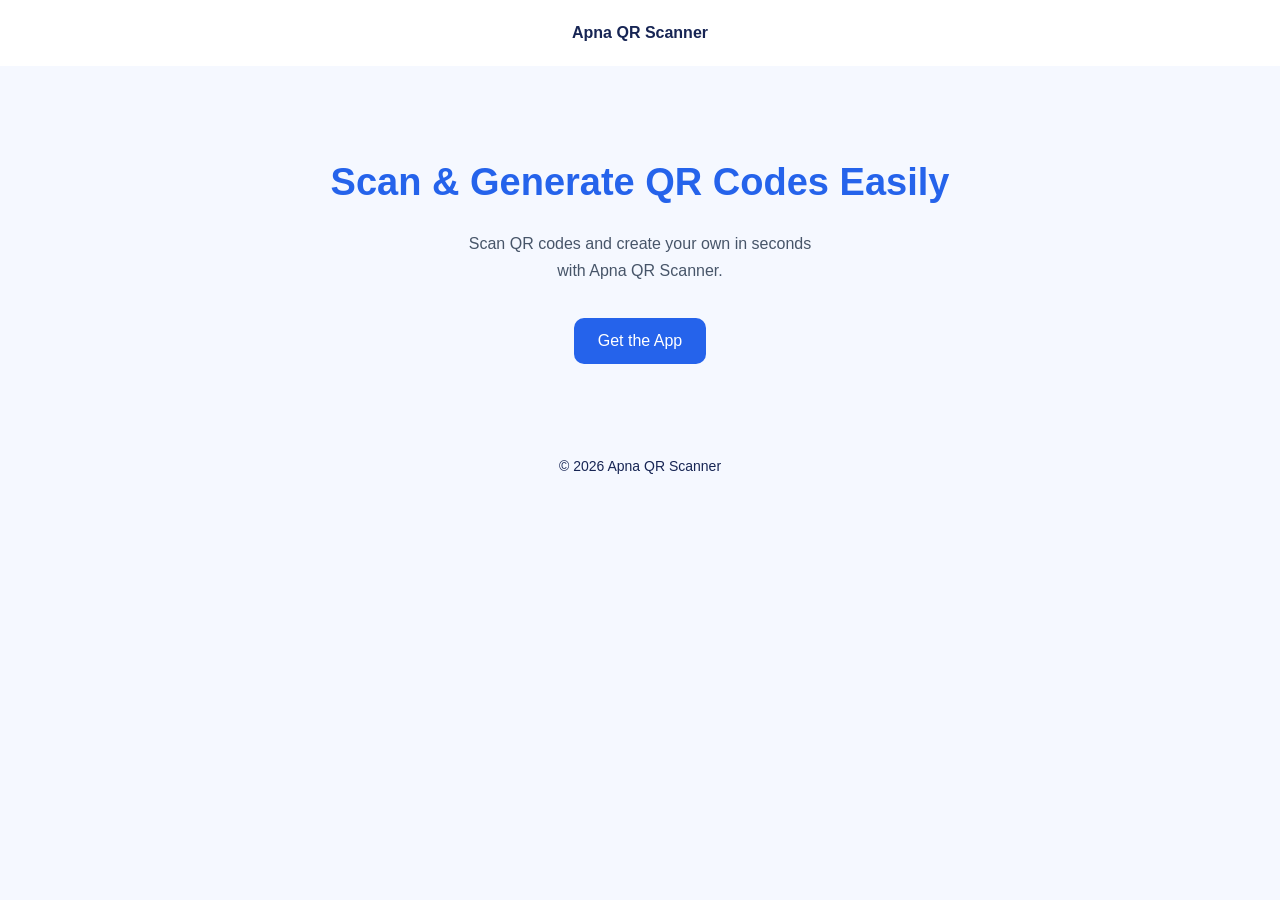
==== index.html @ cdc5d40a "Update app link in index.html" ====
<!DOCTYPE html>
<html lang="en">
<head>
  <meta charset="UTF-8">
  <meta name="viewport" content="width=device-width, initial-scale=1.0">
  <meta name="description" content="Apna QR Scanner - Scan and generate QR codes easily.">
  <title>Apna QR Scanner</title>
  <style>
    body {
      margin: 0;
      font-family: Arial, sans-serif;
      background: #f5f8ff;
      color: #172554;
      text-align: center;
    }
    header { padding: 24px; background: white; }
    main { padding: 70px 20px; }
    h1 { color: #2563eb; font-size: 38px; }
    p { line-height: 1.7; color: #475569; }
    .button {
      display: inline-block;
      margin-top: 18px;
      padding: 14px 24px;
      background: #2563eb;
      color: white;
      text-decoration: none;
      border-radius: 10px;
    }
    footer { padding: 24px; font-size: 14px; }
  </style>
</head>
<body>
  <header><strong>Apna QR Scanner</strong></header>
  <main>
    <h1>Scan & Generate QR Codes Easily</h1>
    <p>Scan QR codes and create your own in seconds<br>
       with Apna QR Scanner.</p>
    <a class="button" href="https://play.google.com/store/apps/details?id=com.app.apnaqrscanner">
      Get the App
    </a>
  </main>
  <footer>
    © 2026 Apna QR Scanner
  </footer>
</body>
</html>
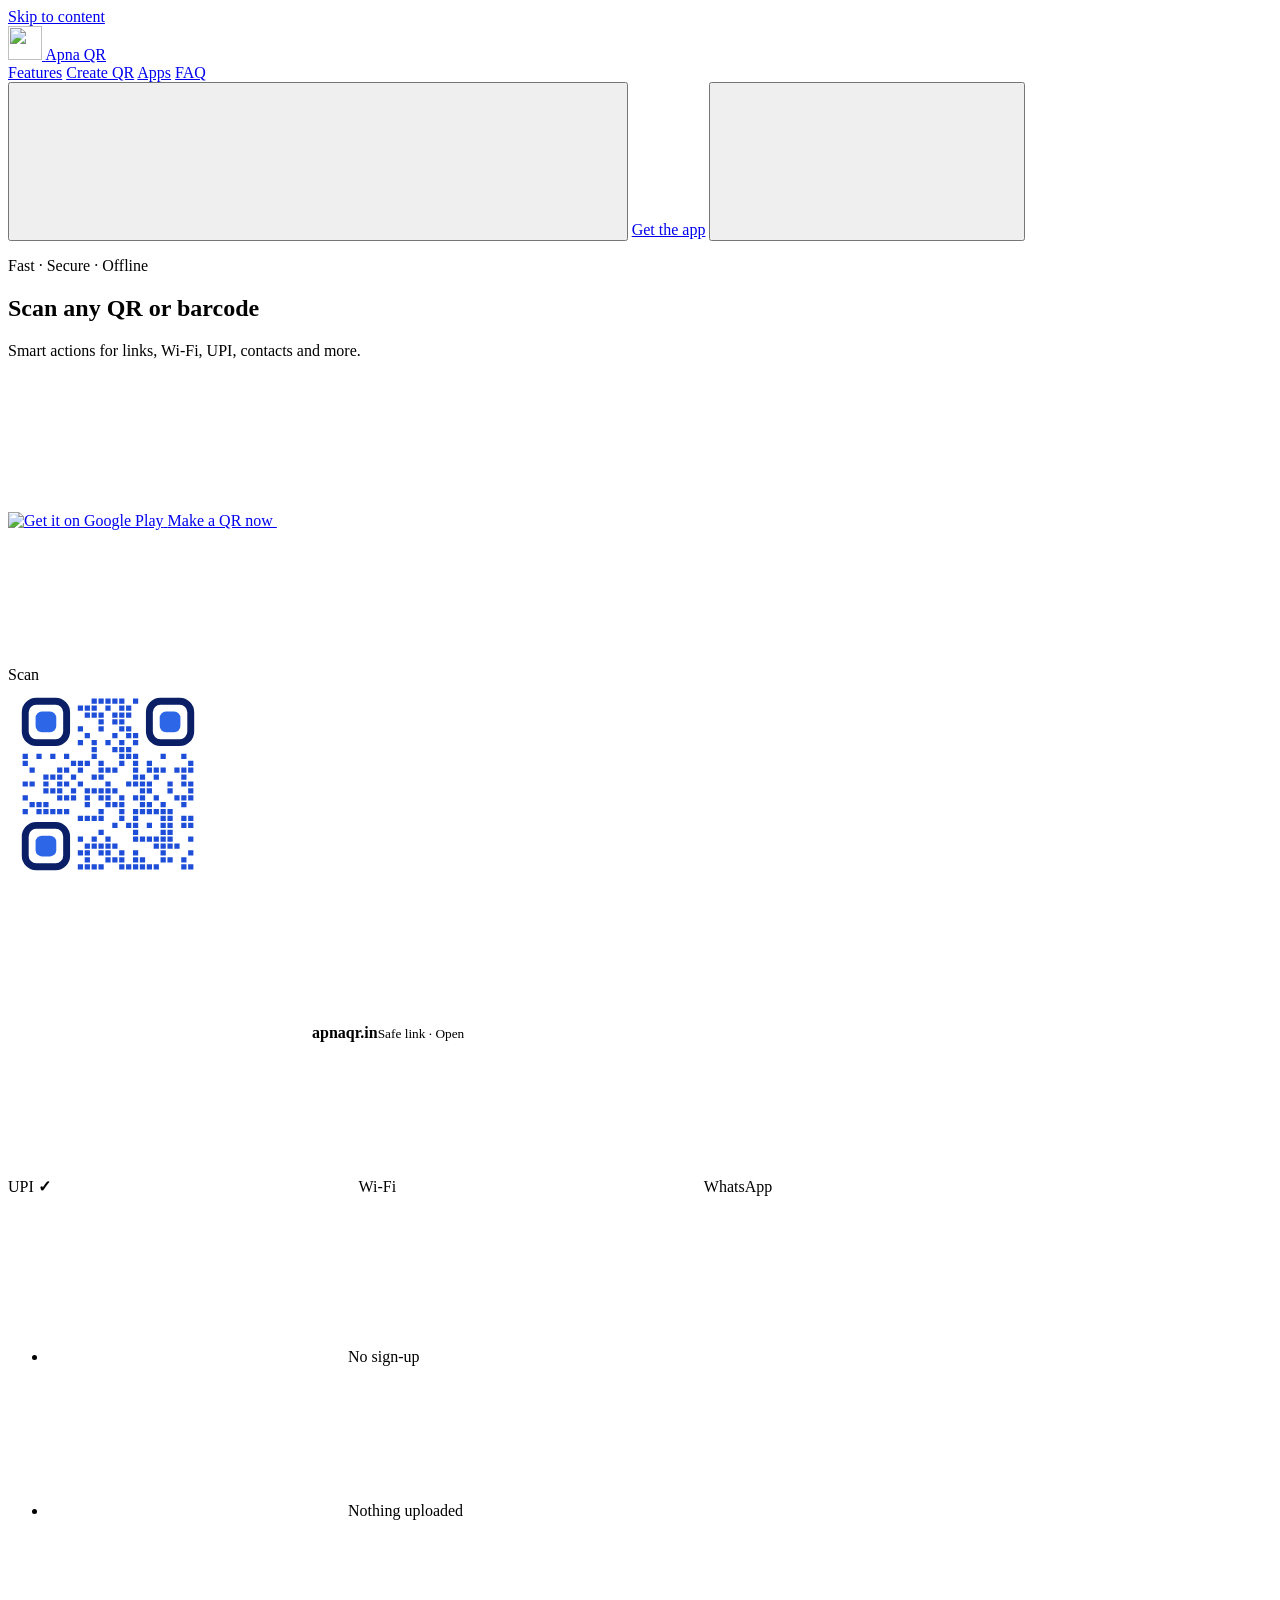
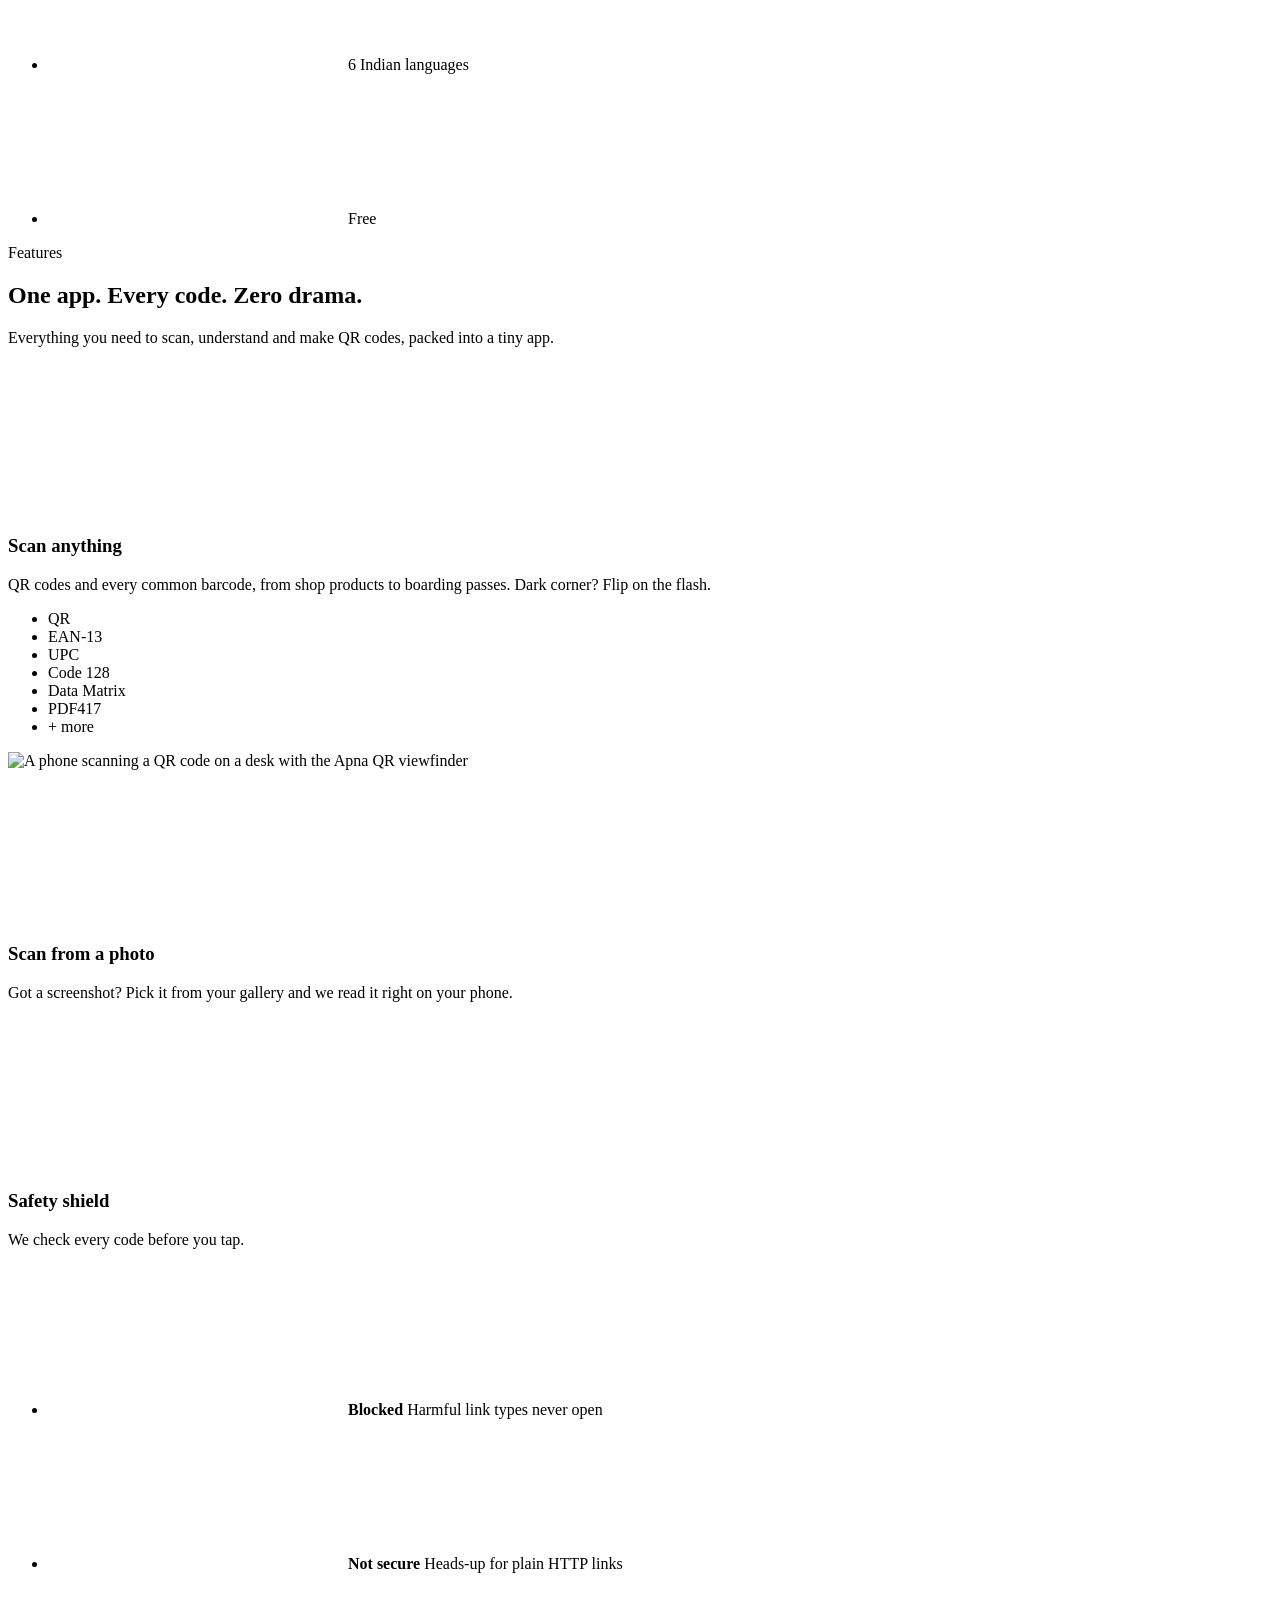
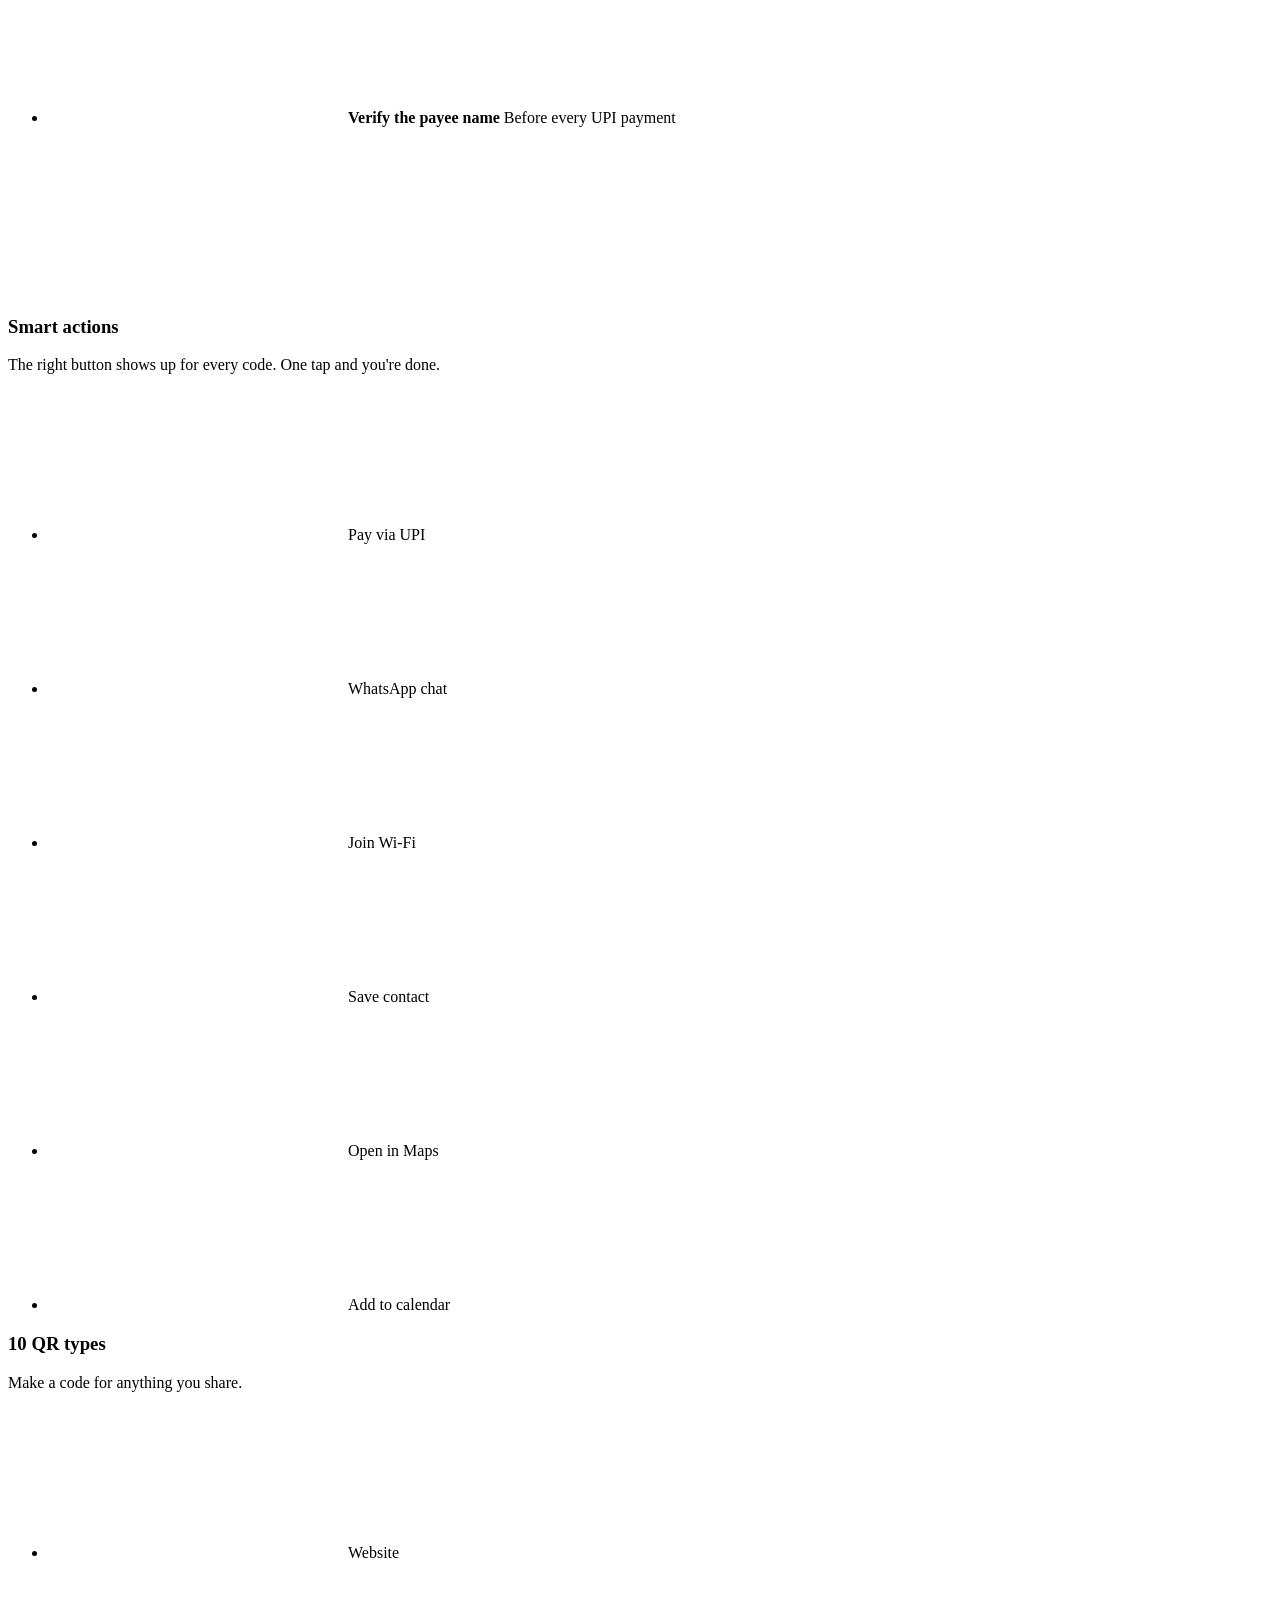
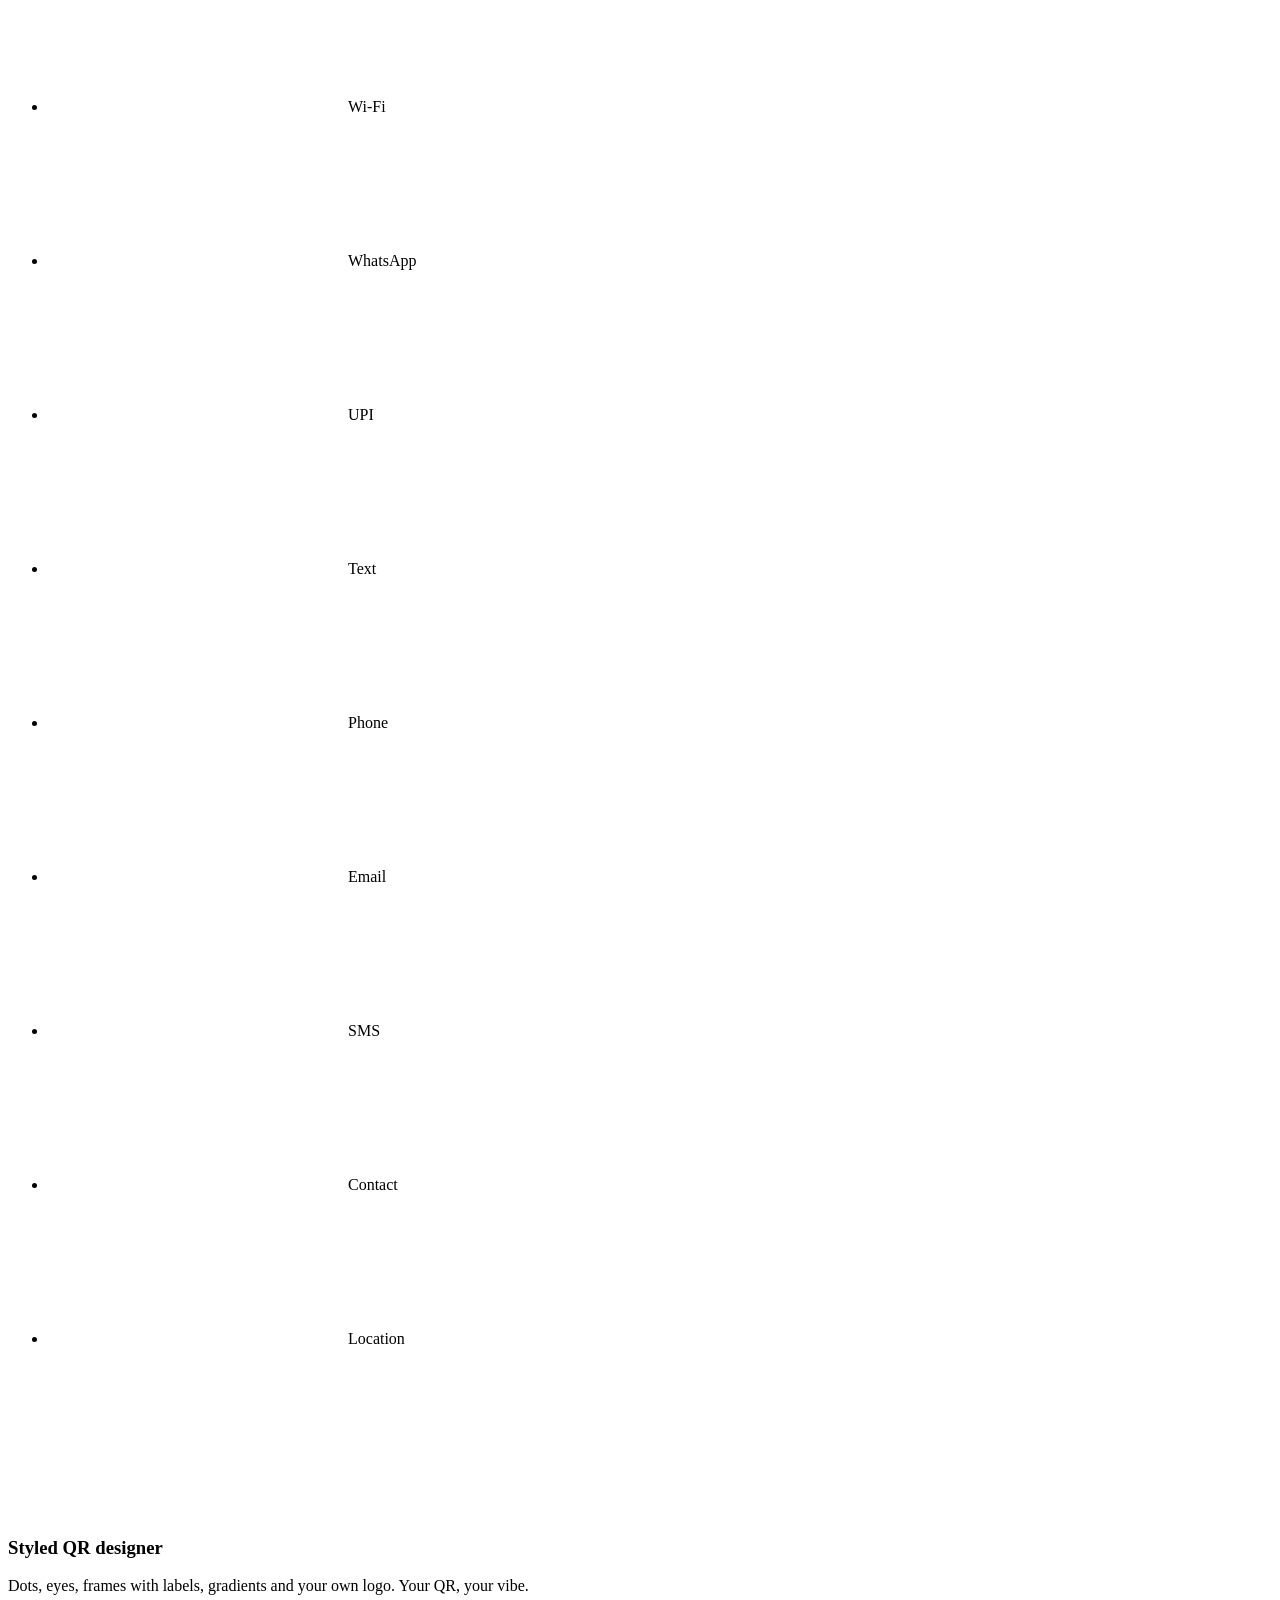
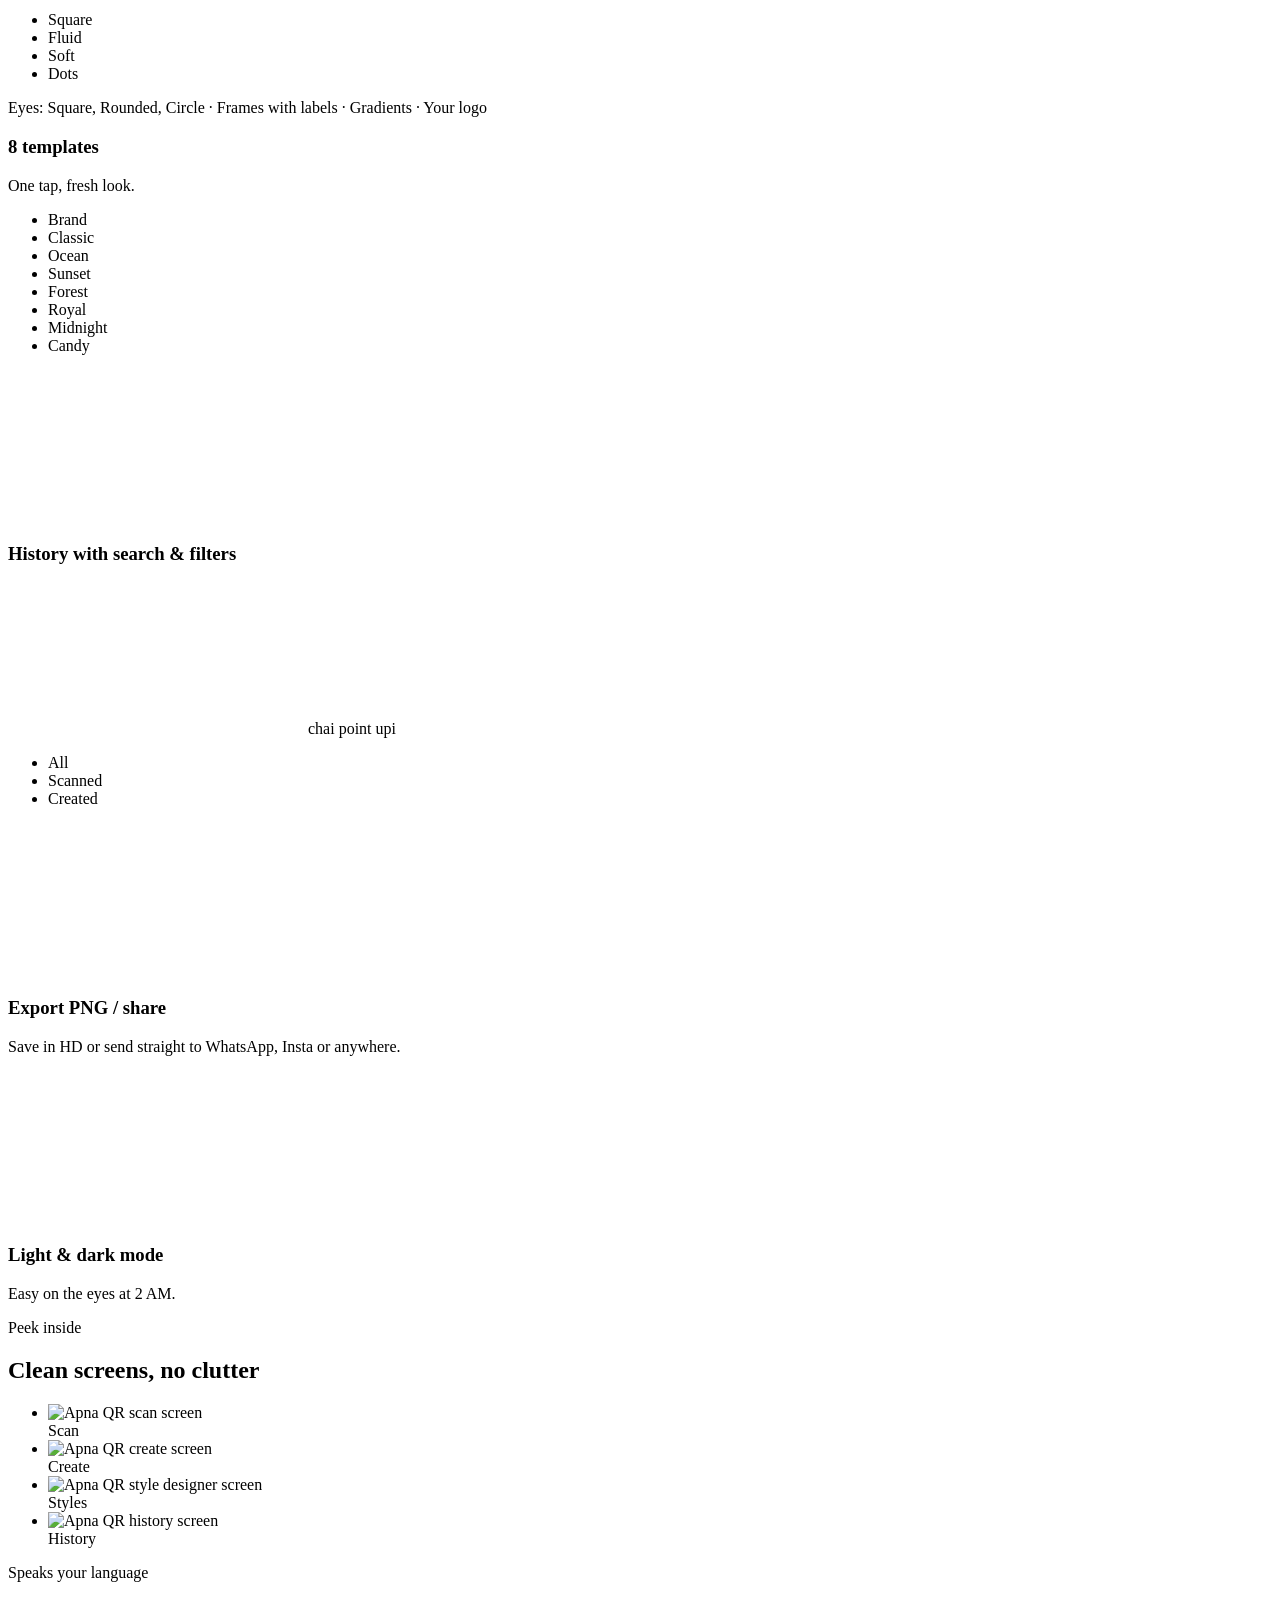
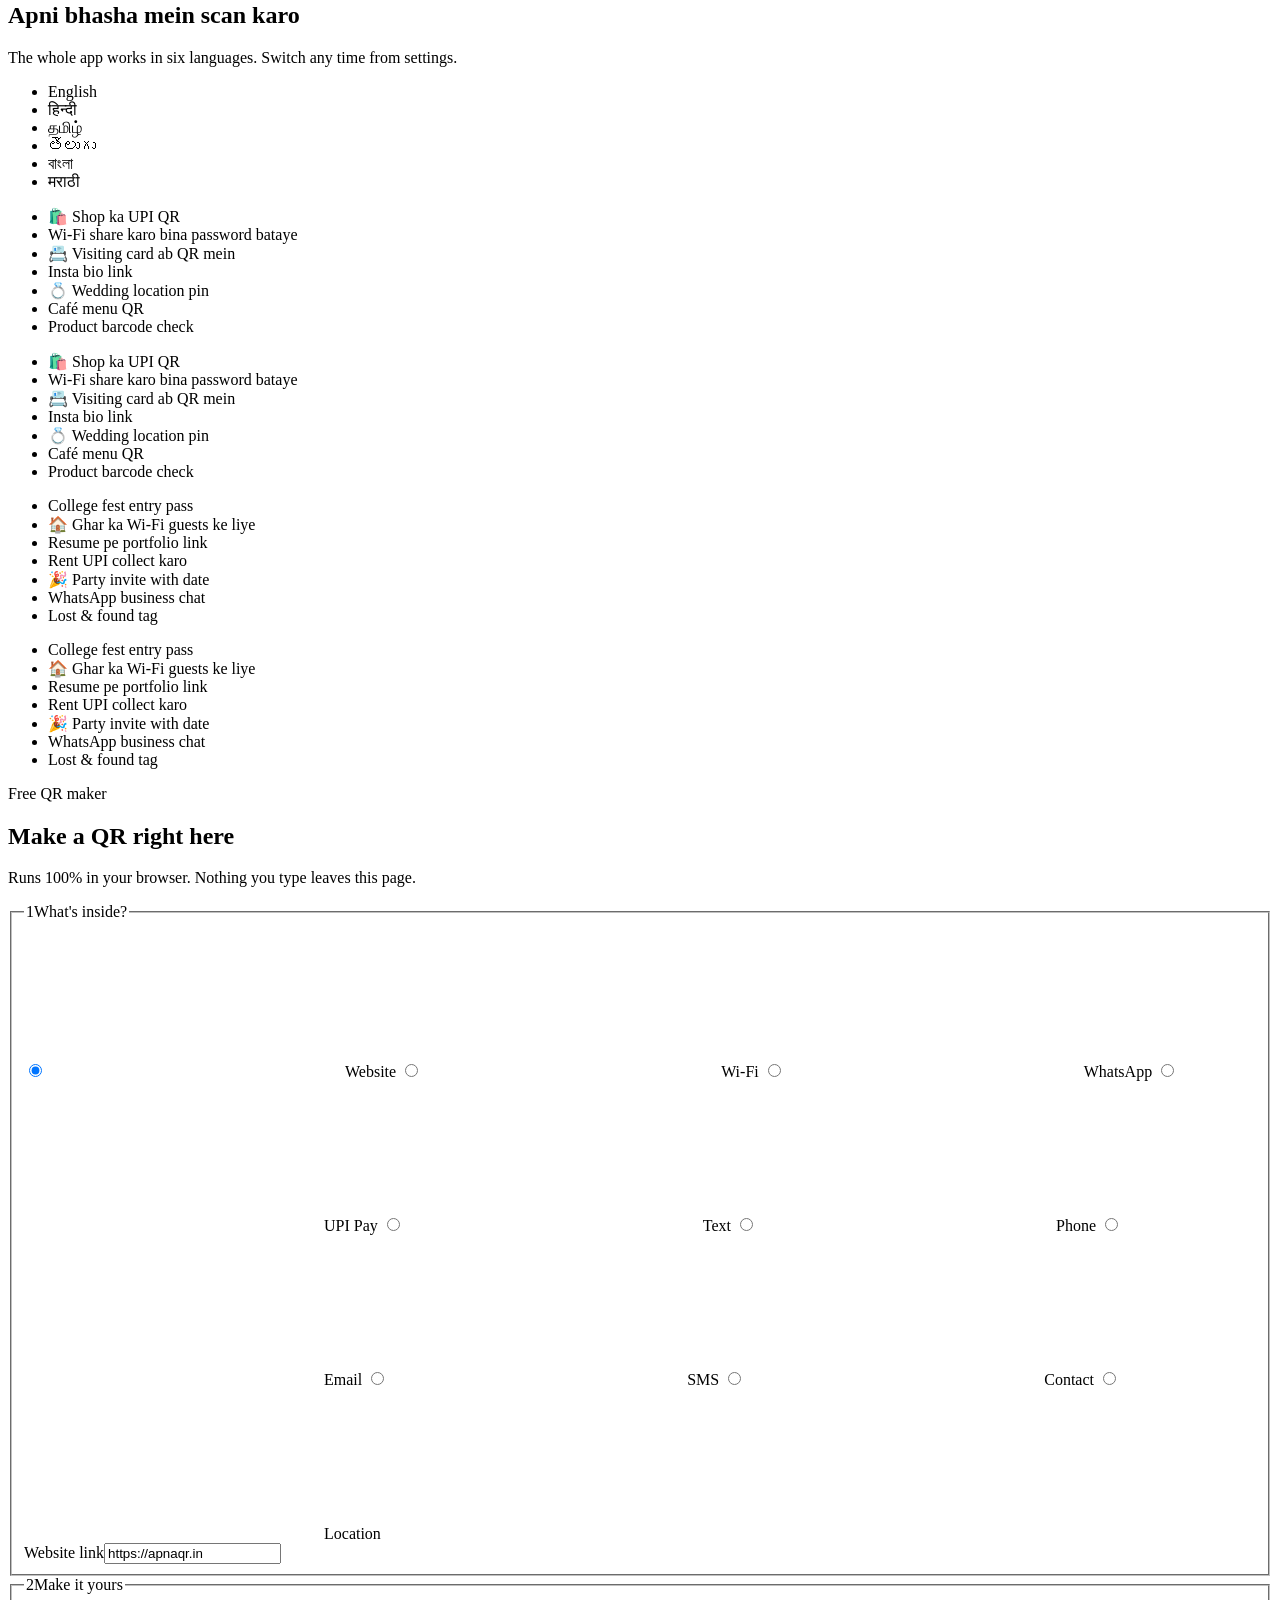
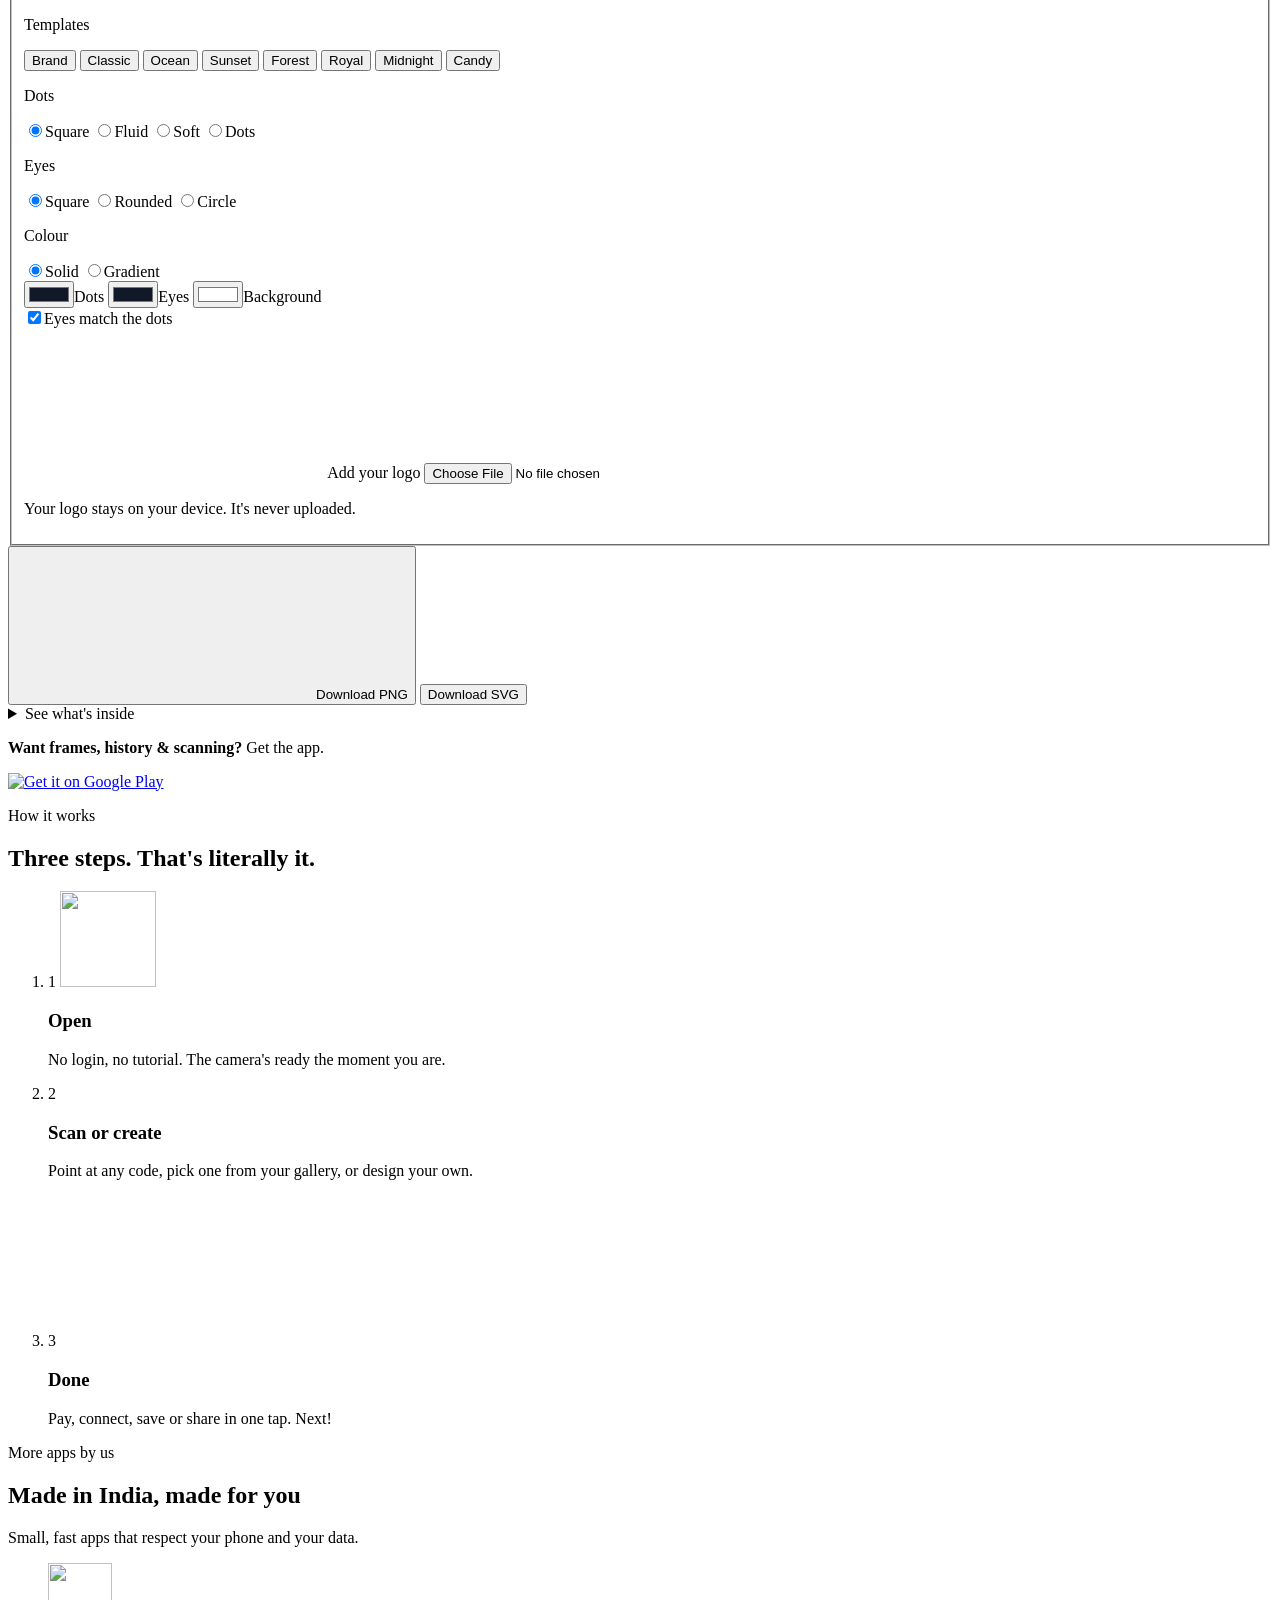
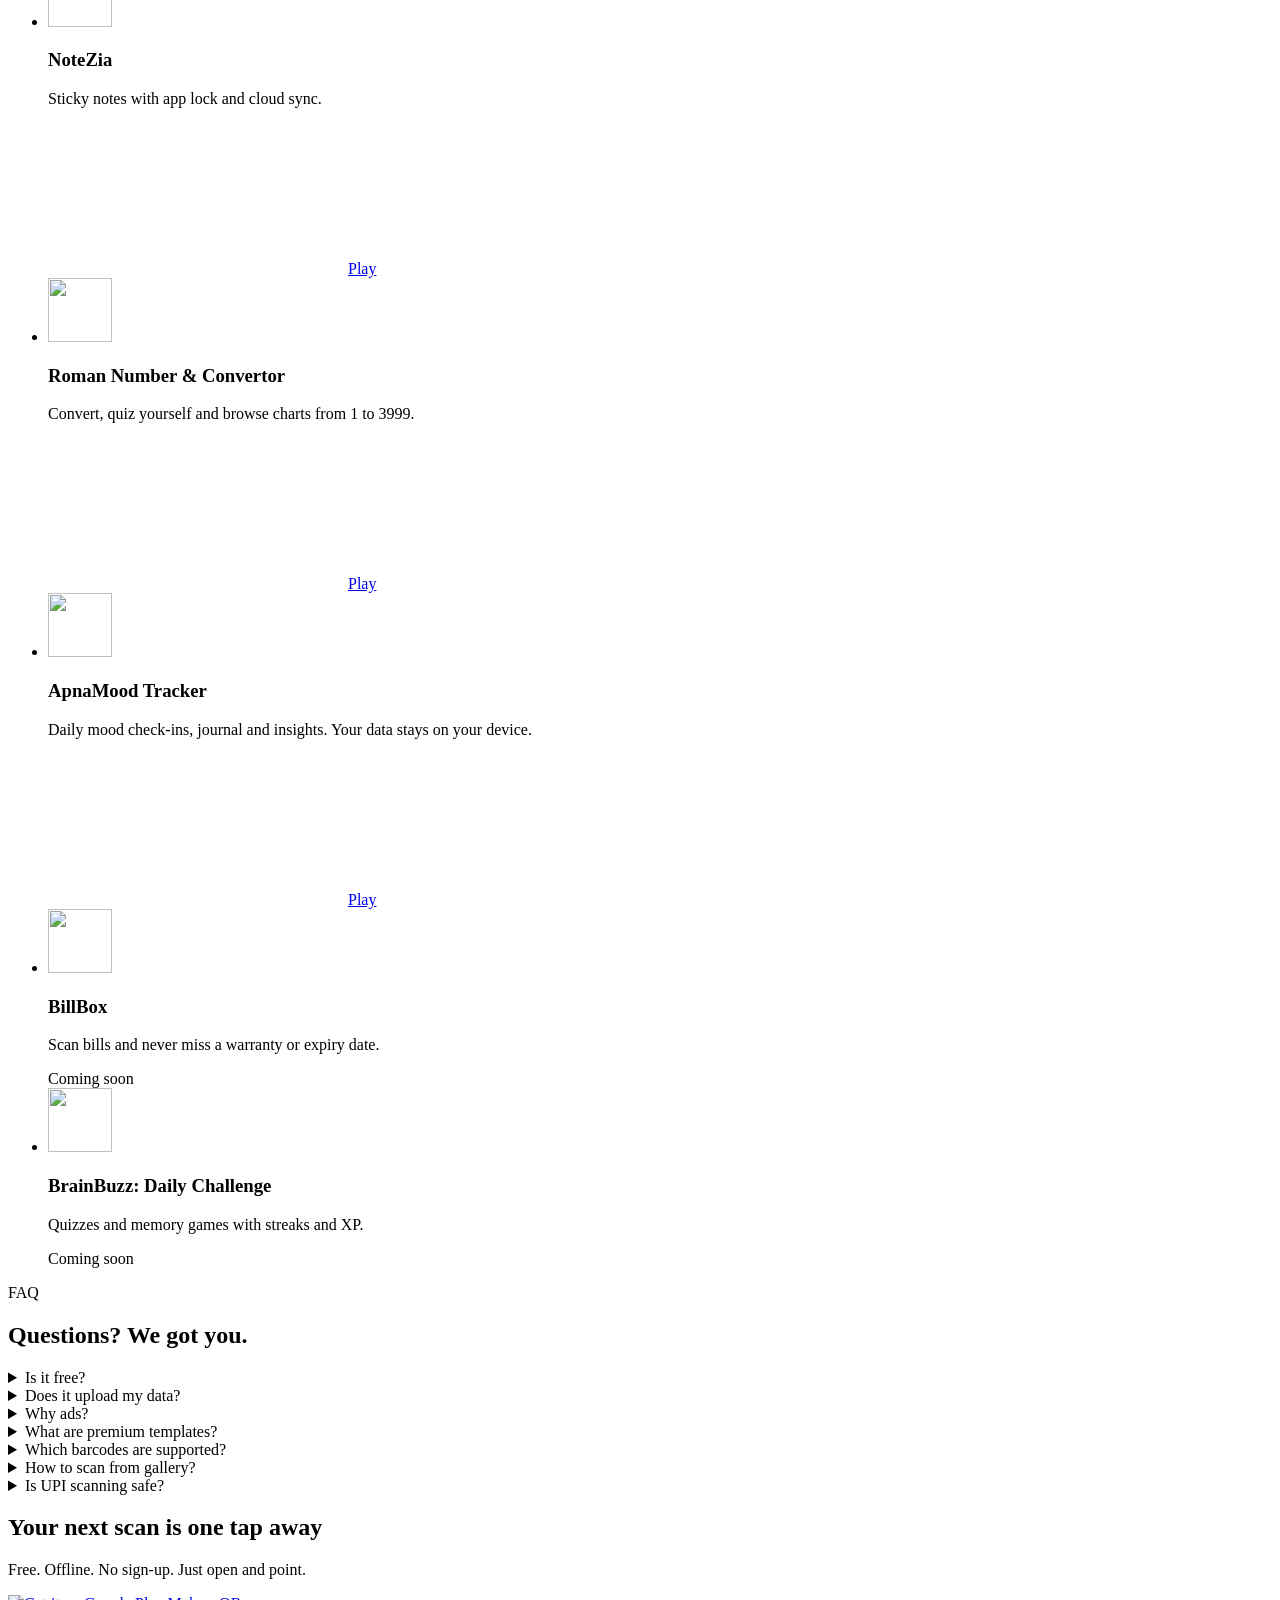
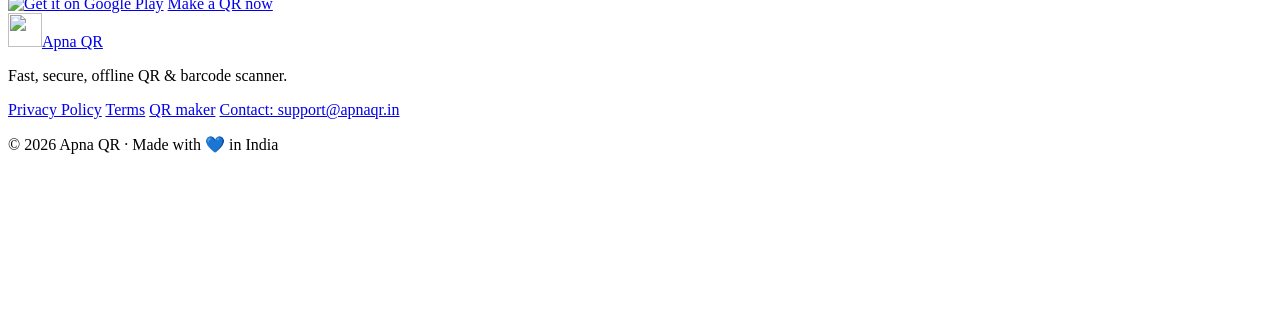
==== commit bdfe4489: "Add home page Co-Authored-By: Claude Opus 5.5 <noreply@anthropic.com>" ====
--- a/index.html
+++ b/index.html
@@ -1,47 +1,661 @@
-
-<!DOCTYPE html>
-<html lang="en">
+<!doctype html>
+<html lang="en-IN">
 <head>
-  <meta charset="UTF-8">
-  <meta name="viewport" content="width=device-width, initial-scale=1.0">
-  <meta name="description" content="Apna QR Scanner - Scan and generate QR codes easily.">
-  <title>Apna QR Scanner</title>
-  <style>
-    body {
-      margin: 0;
-      font-family: Arial, sans-serif;
-      background: #f5f8ff;
-      color: #172554;
-      text-align: center;
-    }
-    header { padding: 24px; background: white; }
-    main { padding: 70px 20px; }
-    h1 { color: #2563eb; font-size: 38px; }
-    p { line-height: 1.7; color: #475569; }
-    .button {
-      display: inline-block;
-      margin-top: 18px;
-      padding: 14px 24px;
-      background: #2563eb;
-      color: white;
-      text-decoration: none;
-      border-radius: 10px;
-    }
-    footer { padding: 24px; font-size: 14px; }
-  </style>
+<meta charset="utf-8">
+<meta name="viewport" content="width=device-width, initial-scale=1, viewport-fit=cover">
+<title>Apna QR – Free QR &amp; Barcode Scanner + QR Generator | apnaqr.in</title>
+<meta name="description" content="Apna QR is a fast, secure, offline QR and barcode scanner for Android with smart actions for UPI, Wi-Fi, WhatsApp and contacts, plus a free styled QR code generator that runs in your browser.">
+<link rel="canonical" href="https://apnaqr.in/">
+<link rel="alternate" href="android-app://com.app.apnaqrscanner/https/apnaqr.in/">
+<meta name="theme-color" content="#2D67E8">
+<meta name="color-scheme" content="light dark">
+<meta property="og:type" content="website">
+<meta property="og:site_name" content="Apna QR">
+<meta property="og:locale" content="en_IN">
+<meta property="og:url" content="https://apnaqr.in/">
+<meta property="og:title" content="Apna QR – Free QR & Barcode Scanner + QR Generator">
+<meta property="og:description" content="Scan any QR or barcode. Smart actions for links, Wi-Fi, UPI, contacts and more. Free, offline, no sign-up.">
+<meta property="og:image" content="https://apnaqr.in/assets/img/og-image.jpg">
+<meta property="og:image:width" content="1200">
+<meta property="og:image:height" content="630">
+<meta property="og:image:alt" content="Apna QR: Scan any QR or barcode">
+<meta name="twitter:card" content="summary_large_image">
+<meta name="twitter:title" content="Apna QR – Free QR & Barcode Scanner + QR Generator">
+<meta name="twitter:description" content="Scan any QR or barcode. Smart actions for links, Wi-Fi, UPI, contacts and more.">
+<meta name="twitter:image" content="https://apnaqr.in/assets/img/og-image.jpg">
+<link rel="icon" href="/favicon.ico" sizes="48x48">
+<link rel="apple-touch-icon" href="/assets/img/apple-touch-icon.png">
+<link rel="manifest" href="/manifest.webmanifest">
+<link rel="preconnect" href="https://fonts.googleapis.com">
+<link rel="preconnect" href="https://fonts.gstatic.com" crossorigin>
+<link rel="stylesheet" href="https://fonts.googleapis.com/css2?family=Inter:wght@400;500;600;700&amp;family=Poppins:wght@700;800&amp;display=swap" media="print" onload="this.media='all'">
+<noscript><link rel="stylesheet" href="https://fonts.googleapis.com/css2?family=Inter:wght@400;500;600;700&amp;family=Poppins:wght@700;800&amp;display=swap"></noscript>
+<link rel="stylesheet" href="/assets/css/styles.css">
+<script>(function(){var d=document.documentElement;d.className+=' js';try{var t=localStorage.getItem('apnaqr-theme');if(t==='light'||t==='dark')d.setAttribute('data-theme',t)}catch(e){}})();</script>
+<script src="/assets/js/main.js" defer></script>
+<script src="/assets/js/generator.js" defer></script>
+<script type="application/ld+json">
+{
+  "@context": "https://schema.org",
+  "@type": "SoftwareApplication",
+  "name": "Apna QR Scanner",
+  "alternateName": "Apna QR",
+  "url": "https://apnaqr.in/",
+  "image": "https://apnaqr.in/assets/img/icon-512.png",
+  "description": "Fast, secure, offline QR and barcode scanner with smart actions for UPI, Wi-Fi, WhatsApp, contacts and more, plus a styled QR code generator.",
+  "operatingSystem": "ANDROID",
+  "applicationCategory": "UtilitiesApplication",
+  "downloadUrl": "https://play.google.com/store/apps/details?id=com.app.apnaqrscanner",
+  "installUrl": "https://play.google.com/store/apps/details?id=com.app.apnaqrscanner",
+  "inLanguage": ["en", "hi", "ta", "te", "bn", "mr"],
+  "offers": { "@type": "Offer", "price": "0", "priceCurrency": "INR" }
+}
+</script>
+<script type="application/ld+json">
+{
+  "@context": "https://schema.org",
+  "@type": "FAQPage",
+  "mainEntity": [
+    { "@type": "Question", "name": "Is it free?", "acceptedAnswer": { "@type": "Answer", "text": "Yes. The scanner, smart actions, history and QR maker are free. There is no subscription and no sign-up." } },
+    { "@type": "Question", "name": "Does it upload my data?", "acceptedAnswer": { "@type": "Answer", "text": "No. Codes are read on your phone, and your scan and create history stays in a database on your device. We don't run a server that stores your codes." } },
+    { "@type": "Question", "name": "Why ads?", "acceptedAnswer": { "@type": "Answer", "text": "Ads keep Apna QR free. You see a small banner, and a short video only when you choose to unlock something. In the EEA and UK you are asked for consent before any personalised ads." } },
+    { "@type": "Question", "name": "What are premium templates?", "acceptedAnswer": { "@type": "Answer", "text": "A few QR style templates are premium. Watch one short video and they unlock for the rest of the session. No payment needed." } },
+    { "@type": "Question", "name": "Which barcodes are supported?", "acceptedAnswer": { "@type": "Answer", "text": "QR Code, Data Matrix, Aztec, PDF417, EAN-13, EAN-8, UPC-A, UPC-E, Code 128, Code 39, Code 93, Codabar and ITF." } },
+    { "@type": "Question", "name": "How to scan from gallery?", "acceptedAnswer": { "@type": "Answer", "text": "On the scan screen, tap the gallery button and pick a photo or screenshot. Apna QR reads the code on your phone; the image is never uploaded." } },
+    { "@type": "Question", "name": "Is UPI scanning safe?", "acceptedAnswer": { "@type": "Answer", "text": "Apna QR only reads the UPI code and opens the UPI app you pick. It never sees your PIN or touches your money. Always check the payee name in your UPI app before paying; Apna QR reminds you every time." } }
+  ]
+}
+</script>
 </head>
 <body>
-  <header><strong>Apna QR Scanner</strong></header>
-  <main>
-    <h1>Scan & Generate QR Codes Easily</h1>
-    <p>Scan QR codes and create your own in seconds<br>
-       with Apna QR Scanner.</p>
-    <a class="button" href="https://play.google.com/store/apps/details?id=com.app.apnaqrscanner">
-      Get the App
+<a class="skip-link" href="#main">Skip to content</a>
+
+<header class="nav" data-nav>
+  <div class="container nav__inner">
+    <a class="brand" href="/" aria-label="Apna QR home">
+      <img src="/assets/img/logo-mark.svg" width="34" height="34" alt="">
+      <span>Apna QR</span>
     </a>
-  </main>
-  <footer>
-    © 2026 Apna QR Scanner
-  </footer>
+    <nav class="nav__links" id="nav-links" aria-label="Primary">
+      <a href="#features">Features</a>
+      <a href="#create">Create QR</a>
+      <a href="#apps">Apps</a>
+      <a href="#faq">FAQ</a>
+    </nav>
+    <div class="nav__actions">
+      <button class="icon-btn" type="button" data-theme-toggle aria-label="Switch to dark mode">
+        <svg class="i i-theme-sun" aria-hidden="true"><use href="/assets/img/icons.svg#i-sun"/></svg>
+        <svg class="i i-theme-moon" aria-hidden="true"><use href="/assets/img/icons.svg#i-moon"/></svg>
+      </button>
+      <a class="btn btn--grad btn--sm magnetic" href="https://play.google.com/store/apps/details?id=com.app.apnaqrscanner" rel="noopener">Get the app</a>
+      <button class="icon-btn nav__menu" type="button" data-menu-toggle aria-expanded="false" aria-controls="nav-links" aria-label="Open menu">
+        <svg class="i" aria-hidden="true"><use href="/assets/img/icons.svg#i-menu"/></svg>
+      </button>
+    </div>
+  </div>
+</header>
+
+<main id="main">
+  <!-- Hero -->
+  <section class="hero-wrap" aria-labelledby="hero-title">
+    <div class="container">
+      <div class="hero grain" data-hero>
+        <div class="hero__cursor" aria-hidden="true"></div>
+        <div class="hero__copy">
+          <p class="eyebrow">Fast · Secure · Offline</p>
+          <h1 id="hero-title">Scan any <span class="grad-word">QR</span> or barcode</h1>
+          <p class="hero__sub">Smart actions for links, Wi-Fi, UPI, contacts and more.</p>
+          <div class="hero__ctas">
+            <a class="play-badge magnetic" href="https://play.google.com/store/apps/details?id=com.app.apnaqrscanner" rel="noopener">
+              <img src="/assets/img/google-play-badge.webp" width="188" height="56" alt="Get it on Google Play">
+            </a>
+            <a class="btn btn--glass magnetic" href="#create">Make a QR now
+              <svg class="i" aria-hidden="true"><use href="/assets/img/icons.svg#i-arrow"/></svg>
+            </a>
+          </div>
+        </div>
+
+        <div class="hero__visual" aria-hidden="true">
+          <div class="phone phone--hero">
+            <div class="phone__screen scan-ui">
+              <div class="scan-ui__bar">
+                <span>Scan</span>
+                <svg class="i"><use href="/assets/img/icons.svg#i-flash"/></svg>
+              </div>
+              <div class="viewfinder">
+                <span class="vf-corner vf-corner--tl"></span><span class="vf-corner vf-corner--tr"></span>
+                <span class="vf-corner vf-corner--bl"></span><span class="vf-corner vf-corner--br"></span>
+                <svg class="hero-qr" viewBox="-2 -2 29 29" width="200" height="200"><rect x="-2" y="-2" width="29" height="29" rx="3" fill="#fff"/><path fill="#1E4ED8" d="M10.12 0.12h.76v.76h-.76zM11.12 0.12h.76v.76h-.76zM12.12 0.12h.76v.76h-.76zM13.12 0.12h.76v.76h-.76zM14.12 0.12h.76v.76h-.76zM16.12 0.12h.76v.76h-.76zM8.12 1.12h.76v.76h-.76zM9.12 1.12h.76v.76h-.76zM10.12 1.12h.76v.76h-.76zM12.12 1.12h.76v.76h-.76zM14.12 1.12h.76v.76h-.76zM15.12 1.12h.76v.76h-.76zM9.12 2.12h.76v.76h-.76zM10.12 2.12h.76v.76h-.76zM11.12 2.12h.76v.76h-.76zM13.12 2.12h.76v.76h-.76zM14.12 2.12h.76v.76h-.76zM15.12 2.12h.76v.76h-.76zM11.12 3.12h.76v.76h-.76zM13.12 3.12h.76v.76h-.76zM14.12 3.12h.76v.76h-.76zM8.12 4.12h.76v.76h-.76zM11.12 4.12h.76v.76h-.76zM14.12 4.12h.76v.76h-.76zM15.12 4.12h.76v.76h-.76zM9.12 5.12h.76v.76h-.76zM13.12 5.12h.76v.76h-.76zM15.12 5.12h.76v.76h-.76zM16.12 5.12h.76v.76h-.76zM8.12 6.12h.76v.76h-.76zM10.12 6.12h.76v.76h-.76zM12.12 6.12h.76v.76h-.76zM14.12 6.12h.76v.76h-.76zM16.12 6.12h.76v.76h-.76zM10.12 7.12h.76v.76h-.76zM13.12 7.12h.76v.76h-.76zM14.12 7.12h.76v.76h-.76zM15.12 7.12h.76v.76h-.76zM0.12 8.12h.76v.76h-.76zM2.12 8.12h.76v.76h-.76zM4.12 8.12h.76v.76h-.76zM6.12 8.12h.76v.76h-.76zM10.12 8.12h.76v.76h-.76zM14.12 8.12h.76v.76h-.76zM15.12 8.12h.76v.76h-.76zM16.12 8.12h.76v.76h-.76zM20.12 8.12h.76v.76h-.76zM23.12 8.12h.76v.76h-.76zM0.12 9.12h.76v.76h-.76zM7.12 9.12h.76v.76h-.76zM8.12 9.12h.76v.76h-.76zM9.12 9.12h.76v.76h-.76zM11.12 9.12h.76v.76h-.76zM14.12 9.12h.76v.76h-.76zM16.12 9.12h.76v.76h-.76zM18.12 9.12h.76v.76h-.76zM24.12 9.12h.76v.76h-.76zM1.12 10.12h.76v.76h-.76zM5.12 10.12h.76v.76h-.76zM6.12 10.12h.76v.76h-.76zM8.12 10.12h.76v.76h-.76zM11.12 10.12h.76v.76h-.76zM12.12 10.12h.76v.76h-.76zM13.12 10.12h.76v.76h-.76zM16.12 10.12h.76v.76h-.76zM18.12 10.12h.76v.76h-.76zM19.12 10.12h.76v.76h-.76zM20.12 10.12h.76v.76h-.76zM22.12 10.12h.76v.76h-.76zM23.12 10.12h.76v.76h-.76zM24.12 10.12h.76v.76h-.76zM3.12 11.12h.76v.76h-.76zM4.12 11.12h.76v.76h-.76zM5.12 11.12h.76v.76h-.76zM7.12 11.12h.76v.76h-.76zM10.12 11.12h.76v.76h-.76zM11.12 11.12h.76v.76h-.76zM16.12 11.12h.76v.76h-.76zM17.12 11.12h.76v.76h-.76zM19.12 11.12h.76v.76h-.76zM23.12 11.12h.76v.76h-.76zM0.12 12.12h.76v.76h-.76zM1.12 12.12h.76v.76h-.76zM3.12 12.12h.76v.76h-.76zM5.12 12.12h.76v.76h-.76zM6.12 12.12h.76v.76h-.76zM8.12 12.12h.76v.76h-.76zM12.12 12.12h.76v.76h-.76zM15.12 12.12h.76v.76h-.76zM16.12 12.12h.76v.76h-.76zM17.12 12.12h.76v.76h-.76zM18.12 12.12h.76v.76h-.76zM21.12 12.12h.76v.76h-.76zM23.12 12.12h.76v.76h-.76zM24.12 12.12h.76v.76h-.76zM3.12 13.12h.76v.76h-.76zM4.12 13.12h.76v.76h-.76zM5.12 13.12h.76v.76h-.76zM7.12 13.12h.76v.76h-.76zM9.12 13.12h.76v.76h-.76zM10.12 13.12h.76v.76h-.76zM11.12 13.12h.76v.76h-.76zM12.12 13.12h.76v.76h-.76zM13.12 13.12h.76v.76h-.76zM17.12 13.12h.76v.76h-.76zM18.12 13.12h.76v.76h-.76zM21.12 13.12h.76v.76h-.76zM24.12 13.12h.76v.76h-.76zM0.12 14.12h.76v.76h-.76zM5.12 14.12h.76v.76h-.76zM6.12 14.12h.76v.76h-.76zM7.12 14.12h.76v.76h-.76zM9.12 14.12h.76v.76h-.76zM11.12 14.12h.76v.76h-.76zM12.12 14.12h.76v.76h-.76zM14.12 14.12h.76v.76h-.76zM16.12 14.12h.76v.76h-.76zM17.12 14.12h.76v.76h-.76zM19.12 14.12h.76v.76h-.76zM22.12 14.12h.76v.76h-.76zM23.12 14.12h.76v.76h-.76zM24.12 14.12h.76v.76h-.76zM1.12 15.12h.76v.76h-.76zM2.12 15.12h.76v.76h-.76zM3.12 15.12h.76v.76h-.76zM9.12 15.12h.76v.76h-.76zM12.12 15.12h.76v.76h-.76zM13.12 15.12h.76v.76h-.76zM14.12 15.12h.76v.76h-.76zM17.12 15.12h.76v.76h-.76zM18.12 15.12h.76v.76h-.76zM20.12 15.12h.76v.76h-.76zM23.12 15.12h.76v.76h-.76zM0.12 16.12h.76v.76h-.76zM2.12 16.12h.76v.76h-.76zM3.12 16.12h.76v.76h-.76zM4.12 16.12h.76v.76h-.76zM5.12 16.12h.76v.76h-.76zM6.12 16.12h.76v.76h-.76zM11.12 16.12h.76v.76h-.76zM14.12 16.12h.76v.76h-.76zM16.12 16.12h.76v.76h-.76zM17.12 16.12h.76v.76h-.76zM18.12 16.12h.76v.76h-.76zM19.12 16.12h.76v.76h-.76zM20.12 16.12h.76v.76h-.76zM21.12 16.12h.76v.76h-.76zM8.12 17.12h.76v.76h-.76zM9.12 17.12h.76v.76h-.76zM10.12 17.12h.76v.76h-.76zM11.12 17.12h.76v.76h-.76zM14.12 17.12h.76v.76h-.76zM16.12 17.12h.76v.76h-.76zM20.12 17.12h.76v.76h-.76zM21.12 17.12h.76v.76h-.76zM23.12 17.12h.76v.76h-.76zM24.12 17.12h.76v.76h-.76zM13.12 18.12h.76v.76h-.76zM15.12 18.12h.76v.76h-.76zM16.12 18.12h.76v.76h-.76zM18.12 18.12h.76v.76h-.76zM20.12 18.12h.76v.76h-.76zM21.12 18.12h.76v.76h-.76zM23.12 18.12h.76v.76h-.76zM24.12 18.12h.76v.76h-.76zM11.12 19.12h.76v.76h-.76zM16.12 19.12h.76v.76h-.76zM20.12 19.12h.76v.76h-.76zM21.12 19.12h.76v.76h-.76zM8.12 20.12h.76v.76h-.76zM10.12 20.12h.76v.76h-.76zM12.12 20.12h.76v.76h-.76zM16.12 20.12h.76v.76h-.76zM17.12 20.12h.76v.76h-.76zM18.12 20.12h.76v.76h-.76zM19.12 20.12h.76v.76h-.76zM20.12 20.12h.76v.76h-.76zM21.12 20.12h.76v.76h-.76zM24.12 20.12h.76v.76h-.76zM9.12 21.12h.76v.76h-.76zM10.12 21.12h.76v.76h-.76zM11.12 21.12h.76v.76h-.76zM12.12 21.12h.76v.76h-.76zM13.12 21.12h.76v.76h-.76zM19.12 21.12h.76v.76h-.76zM20.12 21.12h.76v.76h-.76zM21.12 21.12h.76v.76h-.76zM22.12 21.12h.76v.76h-.76zM8.12 22.12h.76v.76h-.76zM9.12 22.12h.76v.76h-.76zM11.12 22.12h.76v.76h-.76zM12.12 22.12h.76v.76h-.76zM14.12 22.12h.76v.76h-.76zM16.12 22.12h.76v.76h-.76zM20.12 22.12h.76v.76h-.76zM24.12 22.12h.76v.76h-.76zM9.12 23.12h.76v.76h-.76zM12.12 23.12h.76v.76h-.76zM13.12 23.12h.76v.76h-.76zM14.12 23.12h.76v.76h-.76zM16.12 23.12h.76v.76h-.76zM17.12 23.12h.76v.76h-.76zM20.12 23.12h.76v.76h-.76zM21.12 23.12h.76v.76h-.76zM23.12 23.12h.76v.76h-.76zM8.12 24.12h.76v.76h-.76zM9.12 24.12h.76v.76h-.76zM10.12 24.12h.76v.76h-.76zM11.12 24.12h.76v.76h-.76zM14.12 24.12h.76v.76h-.76zM15.12 24.12h.76v.76h-.76zM16.12 24.12h.76v.76h-.76zM17.12 24.12h.76v.76h-.76zM18.12 24.12h.76v.76h-.76zM19.12 24.12h.76v.76h-.76zM23.12 24.12h.76v.76h-.76zM24.12 24.12h.76v.76h-.76z"/><rect x="0.5" y="0.5" width="6" height="6" rx="1.6" fill="none" stroke="#0A1F66" stroke-width="1"/><rect x="2" y="2" width="3" height="3" rx=".9" fill="#2D67E8"/><rect x="18.5" y="0.5" width="6" height="6" rx="1.6" fill="none" stroke="#0A1F66" stroke-width="1"/><rect x="20" y="2" width="3" height="3" rx=".9" fill="#2D67E8"/><rect x="0.5" y="18.5" width="6" height="6" rx="1.6" fill="none" stroke="#0A1F66" stroke-width="1"/><rect x="2" y="20" width="3" height="3" rx=".9" fill="#2D67E8"/></svg>
+                <span class="scan-line"></span>
+              </div>
+              <div class="scan-ui__result">
+                <span class="chip-ic" style="--a: var(--c-url)"><svg class="i"><use href="/assets/img/icons.svg#i-link"/></svg></span>
+                <span class="scan-ui__result-text"><b>apnaqr.in</b><small>Safe link · Open</small></span>
+                <svg class="i scan-ui__ok"><use href="/assets/img/icons.svg#i-shield"/></svg>
+              </div>
+            </div>
+          </div>
+          <span class="sticker sticker--upi">UPI <b>✓</b></span>
+          <span class="sticker sticker--wifi"><svg class="i"><use href="/assets/img/icons.svg#i-wifi"/></svg> Wi-Fi</span>
+          <span class="sticker sticker--wa"><svg class="i"><use href="/assets/img/icons.svg#i-whatsapp"/></svg> WhatsApp</span>
+        </div>
+      </div>
+    </div>
+  </section>
+
+  <!-- Trust strip -->
+  <section class="trust" aria-label="Why people trust Apna QR">
+    <div class="container">
+      <ul class="trust__list">
+        <li><svg class="i" aria-hidden="true"><use href="/assets/img/icons.svg#i-user"/></svg>No sign-up</li>
+        <li><svg class="i" aria-hidden="true"><use href="/assets/img/icons.svg#i-cloud-off"/></svg>Nothing uploaded</li>
+        <li><svg class="i" aria-hidden="true"><use href="/assets/img/icons.svg#i-globe"/></svg>6 Indian languages</li>
+        <li><svg class="i" aria-hidden="true"><use href="/assets/img/icons.svg#i-sparkles"/></svg>Free</li>
+      </ul>
+    </div>
+  </section>
+
+  <!-- Features bento -->
+  <section class="section" id="features" aria-labelledby="features-title">
+    <div class="container">
+      <div class="section__head reveal">
+        <p class="kicker">Features</p>
+        <h2 id="features-title">One app. Every code. Zero drama.</h2>
+        <p class="section__sub">Everything you need to scan, understand and make QR codes, packed into a tiny app.</p>
+      </div>
+
+      <div class="bento">
+        <article class="tile tile--scan tile--xl reveal" data-tilt>
+          <div class="tile__body">
+            <span class="chip-ic" style="--a: var(--c-url)"><svg class="i" aria-hidden="true"><use href="/assets/img/icons.svg#i-scan"/></svg></span>
+            <h3>Scan anything</h3>
+            <p>QR codes and every common barcode, from shop products to boarding passes. Dark corner? Flip on the flash.</p>
+            <ul class="mini-chips" aria-label="Supported formats">
+              <li>QR</li><li>EAN-13</li><li>UPC</li><li>Code 128</li><li>Data Matrix</li><li>PDF417</li><li>+ more</li>
+            </ul>
+          </div>
+          <img class="tile__art" src="/assets/img/scanner-hero.webp" width="640" height="691" loading="lazy" decoding="async" alt="A phone scanning a QR code on a desk with the Apna QR viewfinder">
+        </article>
+
+        <article class="tile tile--photo reveal" data-tilt>
+          <span class="chip-ic" style="--a: var(--c-wifi)"><svg class="i" aria-hidden="true"><use href="/assets/img/icons.svg#i-image"/></svg></span>
+          <h3>Scan from a photo</h3>
+          <p>Got a screenshot? Pick it from your gallery and we read it right on your phone.</p>
+          <div class="lottie-box lottie-box--bar" data-lottie="/assets/lottie/scanning-anim.json" aria-hidden="true"></div>
+        </article>
+
+        <article class="tile tile--safety tile--tall reveal" data-tilt>
+          <span class="chip-ic" style="--a: var(--tertiary)"><svg class="i" aria-hidden="true"><use href="/assets/img/icons.svg#i-shield"/></svg></span>
+          <h3>Safety shield</h3>
+          <p>We check every code before you tap.</p>
+          <ul class="alerts">
+            <li class="alert alert--block"><svg class="i" aria-hidden="true"><use href="/assets/img/icons.svg#i-x"/></svg><span><b>Blocked</b> Harmful link types never open</span></li>
+            <li class="alert alert--warn"><svg class="i" aria-hidden="true"><use href="/assets/img/icons.svg#i-alert"/></svg><span><b>Not secure</b> Heads-up for plain HTTP links</span></li>
+            <li class="alert alert--ok"><svg class="i" aria-hidden="true"><use href="/assets/img/icons.svg#i-upi"/></svg><span><b>Verify the payee name</b> Before every UPI payment</span></li>
+          </ul>
+        </article>
+
+        <article class="tile tile--actions tile--wide reveal" data-tilt>
+          <span class="chip-ic" style="--a: var(--c-upi)"><svg class="i" aria-hidden="true"><use href="/assets/img/icons.svg#i-sparkles"/></svg></span>
+          <h3>Smart actions</h3>
+          <p>The right button shows up for every code. One tap and you're done.</p>
+          <ul class="action-chips">
+            <li style="--a: var(--c-upi)"><span class="chip-ic chip-ic--sm"><svg class="i" aria-hidden="true"><use href="/assets/img/icons.svg#i-upi"/></svg></span>Pay via UPI</li>
+            <li style="--a: var(--c-whatsapp)"><span class="chip-ic chip-ic--sm"><svg class="i" aria-hidden="true"><use href="/assets/img/icons.svg#i-whatsapp"/></svg></span>WhatsApp chat</li>
+            <li style="--a: var(--c-wifi)"><span class="chip-ic chip-ic--sm"><svg class="i" aria-hidden="true"><use href="/assets/img/icons.svg#i-wifi"/></svg></span>Join Wi-Fi</li>
+            <li style="--a: var(--c-contact)"><span class="chip-ic chip-ic--sm"><svg class="i" aria-hidden="true"><use href="/assets/img/icons.svg#i-user"/></svg></span>Save contact</li>
+            <li style="--a: var(--c-location)"><span class="chip-ic chip-ic--sm"><svg class="i" aria-hidden="true"><use href="/assets/img/icons.svg#i-pin"/></svg></span>Open in Maps</li>
+            <li style="--a: var(--c-event)"><span class="chip-ic chip-ic--sm"><svg class="i" aria-hidden="true"><use href="/assets/img/icons.svg#i-calendar"/></svg></span>Add to calendar</li>
+          </ul>
+        </article>
+
+        <article class="tile tile--types reveal" data-tilt>
+          <h3><span class="big-num">10</span> QR types</h3>
+          <p>Make a code for anything you share.</p>
+          <ul class="type-dots" aria-label="QR types">
+            <li style="--a: var(--c-url)" title="Website"><svg class="i" aria-hidden="true"><use href="/assets/img/icons.svg#i-link"/></svg><span class="sr-only">Website</span></li>
+            <li style="--a: var(--c-wifi)" title="Wi-Fi"><svg class="i" aria-hidden="true"><use href="/assets/img/icons.svg#i-wifi"/></svg><span class="sr-only">Wi-Fi</span></li>
+            <li style="--a: var(--c-whatsapp)" title="WhatsApp"><svg class="i" aria-hidden="true"><use href="/assets/img/icons.svg#i-whatsapp"/></svg><span class="sr-only">WhatsApp</span></li>
+            <li style="--a: var(--c-upi)" title="UPI"><svg class="i" aria-hidden="true"><use href="/assets/img/icons.svg#i-upi"/></svg><span class="sr-only">UPI</span></li>
+            <li style="--a: var(--c-text)" title="Text"><svg class="i" aria-hidden="true"><use href="/assets/img/icons.svg#i-text"/></svg><span class="sr-only">Text</span></li>
+            <li style="--a: var(--c-phone)" title="Phone"><svg class="i" aria-hidden="true"><use href="/assets/img/icons.svg#i-phone"/></svg><span class="sr-only">Phone</span></li>
+            <li style="--a: var(--c-email)" title="Email"><svg class="i" aria-hidden="true"><use href="/assets/img/icons.svg#i-mail"/></svg><span class="sr-only">Email</span></li>
+            <li style="--a: var(--c-sms)" title="SMS"><svg class="i" aria-hidden="true"><use href="/assets/img/icons.svg#i-sms"/></svg><span class="sr-only">SMS</span></li>
+            <li style="--a: var(--c-contact)" title="Contact"><svg class="i" aria-hidden="true"><use href="/assets/img/icons.svg#i-user"/></svg><span class="sr-only">Contact</span></li>
+            <li style="--a: var(--c-location)" title="Location"><svg class="i" aria-hidden="true"><use href="/assets/img/icons.svg#i-pin"/></svg><span class="sr-only">Location</span></li>
+          </ul>
+        </article>
+
+        <article class="tile tile--designer tile--wide reveal" data-tilt>
+          <span class="chip-ic" style="--a: var(--c-deeplink)"><svg class="i" aria-hidden="true"><use href="/assets/img/icons.svg#i-palette"/></svg></span>
+          <h3>Styled QR designer</h3>
+          <p>Dots, eyes, frames with labels, gradients and your own logo. Your QR, your vibe.</p>
+          <ul class="dot-styles" aria-label="Dot styles">
+            <li><span class="dot-demo dot-demo--square" aria-hidden="true"><i></i><i></i><i></i><i></i></span>Square</li>
+            <li><span class="dot-demo dot-demo--fluid" aria-hidden="true"><i></i><i></i><i></i><i></i></span>Fluid</li>
+            <li><span class="dot-demo dot-demo--soft" aria-hidden="true"><i></i><i></i><i></i><i></i></span>Soft</li>
+            <li><span class="dot-demo dot-demo--dots" aria-hidden="true"><i></i><i></i><i></i><i></i></span>Dots</li>
+          </ul>
+          <p class="tile__fine">Eyes: Square, Rounded, Circle · Frames with labels · Gradients · Your logo</p>
+        </article>
+
+        <article class="tile tile--templates reveal" data-tilt>
+          <h3><span class="big-num">8</span> templates</h3>
+          <p>One tap, fresh look.</p>
+          <ul class="swatches" aria-label="Templates">
+            <li style="--s1:#2D67E8;--s2:#0A1F66">Brand</li>
+            <li style="--s1:#111827;--s2:#111827">Classic</li>
+            <li style="--s1:#1E3A8A;--s2:#2D67E8">Ocean</li>
+            <li style="--s1:#B91C1C;--s2:#C2410C">Sunset</li>
+            <li style="--s1:#065F46;--s2:#047857">Forest</li>
+            <li style="--s1:#4C1D95;--s2:#7C3AED">Royal</li>
+            <li style="--s1:#0F172A;--s2:#2D67E8">Midnight</li>
+            <li style="--s1:#BE185D;--s2:#7E22CE">Candy</li>
+          </ul>
+        </article>
+
+        <article class="tile tile--history reveal" data-tilt>
+          <span class="chip-ic" style="--a: var(--c-phone)"><svg class="i" aria-hidden="true"><use href="/assets/img/icons.svg#i-history"/></svg></span>
+          <h3>History with search &amp; filters</h3>
+          <div class="fake-search" aria-hidden="true"><svg class="i"><use href="/assets/img/icons.svg#i-search"/></svg>chai point upi</div>
+          <ul class="filter-pills" aria-hidden="true"><li class="is-on">All</li><li>Scanned</li><li>Created</li></ul>
+        </article>
+
+        <article class="tile tile--export reveal" data-tilt>
+          <span class="chip-ic" style="--a: var(--c-sms)"><svg class="i" aria-hidden="true"><use href="/assets/img/icons.svg#i-download"/></svg></span>
+          <h3>Export PNG / share</h3>
+          <p>Save in HD or send straight to WhatsApp, Insta or anywhere.</p>
+        </article>
+
+        <article class="tile tile--theme reveal" data-tilt>
+          <div class="theme-split" aria-hidden="true">
+            <span class="theme-split__light"><svg class="i"><use href="/assets/img/icons.svg#i-sun"/></svg></span>
+            <span class="theme-split__dark"><svg class="i"><use href="/assets/img/icons.svg#i-moon"/></svg></span>
+          </div>
+          <h3>Light &amp; dark mode</h3>
+          <p>Easy on the eyes at 2&nbsp;AM.</p>
+        </article>
+      </div>
+    </div>
+  </section>
+
+  <!-- Screens -->
+  <section class="section section--tight" aria-labelledby="screens-title">
+    <div class="container">
+      <div class="section__head reveal">
+        <p class="kicker">Peek inside</p>
+        <h2 id="screens-title">Clean screens, no clutter</h2>
+      </div>
+      <ul class="screens">
+        <li class="reveal"><div class="phone"><div class="phone__screen"><img src="/assets/img/screens/scan.webp" width="360" height="780" loading="lazy" decoding="async" alt="Apna QR scan screen"></div></div><span>Scan</span></li>
+        <li class="reveal"><div class="phone"><div class="phone__screen"><img src="/assets/img/screens/create.webp" width="360" height="780" loading="lazy" decoding="async" alt="Apna QR create screen"></div></div><span>Create</span></li>
+        <li class="reveal"><div class="phone"><div class="phone__screen"><img src="/assets/img/screens/styles.webp" width="360" height="780" loading="lazy" decoding="async" alt="Apna QR style designer screen"></div></div><span>Styles</span></li>
+        <li class="reveal"><div class="phone"><div class="phone__screen"><img src="/assets/img/screens/history.webp" width="360" height="780" loading="lazy" decoding="async" alt="Apna QR history screen"></div></div><span>History</span></li>
+      </ul>
+    </div>
+  </section>
+
+  <!-- Languages -->
+  <section class="section section--tight" aria-labelledby="lang-title">
+    <div class="container">
+      <div class="lang card reveal">
+        <div>
+          <p class="kicker">Speaks your language</p>
+          <h2 id="lang-title">Apni bhasha mein scan karo</h2>
+          <p class="section__sub">The whole app works in six languages. Switch any time from settings.</p>
+        </div>
+        <ul class="lang__chips">
+          <li lang="en">English</li>
+          <li lang="hi">हिन्दी</li>
+          <li lang="ta">தமிழ்</li>
+          <li lang="te">తెలుగు</li>
+          <li lang="bn">বাংলা</li>
+          <li lang="mr">मराठी</li>
+        </ul>
+      </div>
+    </div>
+  </section>
+
+  <!-- Use-case marquee -->
+  <section class="marquee-wrap" aria-label="Things people use Apna QR for">
+    <div class="marquee">
+      <ul class="marquee__track">
+        <li>🛍️ Shop ka UPI QR</li><li>Wi-Fi share karo bina password bataye</li><li>📇 Visiting card ab QR mein</li><li>Insta bio link</li><li>💍 Wedding location pin</li><li>Café menu QR</li><li>Product barcode check</li>
+      </ul>
+      <ul class="marquee__track" aria-hidden="true">
+        <li>🛍️ Shop ka UPI QR</li><li>Wi-Fi share karo bina password bataye</li><li>📇 Visiting card ab QR mein</li><li>Insta bio link</li><li>💍 Wedding location pin</li><li>Café menu QR</li><li>Product barcode check</li>
+      </ul>
+    </div>
+    <div class="marquee marquee--reverse">
+      <ul class="marquee__track">
+        <li>College fest entry pass</li><li>🏠 Ghar ka Wi-Fi guests ke liye</li><li>Resume pe portfolio link</li><li>Rent UPI collect karo</li><li>🎉 Party invite with date</li><li>WhatsApp business chat</li><li>Lost &amp; found tag</li>
+      </ul>
+      <ul class="marquee__track" aria-hidden="true">
+        <li>College fest entry pass</li><li>🏠 Ghar ka Wi-Fi guests ke liye</li><li>Resume pe portfolio link</li><li>Rent UPI collect karo</li><li>🎉 Party invite with date</li><li>WhatsApp business chat</li><li>Lost &amp; found tag</li>
+      </ul>
+    </div>
+  </section>
+
+  <!-- Generator -->
+  <section class="section" id="create" aria-labelledby="create-title">
+    <div class="container">
+      <div class="section__head reveal">
+        <p class="kicker">Free QR maker</p>
+        <h2 id="create-title">Make a QR right here</h2>
+        <p class="section__sub">Runs 100% in your browser. Nothing you type leaves this page.</p>
+      </div>
+<!-- GENERATOR:START -->
+      <div class="gen" data-generator>
+        <form class="gen__panel card" novalidate>
+          <fieldset class="gen__group">
+            <legend class="gen__legend"><span class="step">1</span>What's inside?</legend>
+            <div class="type-tabs">
+              <label class="type-chip" style="--a: var(--c-url)"><input type="radio" name="qr-type" value="url" checked><span class="chip-ic chip-ic--sm"><svg class="i" aria-hidden="true"><use href="/assets/img/icons.svg#i-link"/></svg></span>Website</label>
+              <label class="type-chip" style="--a: var(--c-wifi)"><input type="radio" name="qr-type" value="wifi"><span class="chip-ic chip-ic--sm"><svg class="i" aria-hidden="true"><use href="/assets/img/icons.svg#i-wifi"/></svg></span>Wi-Fi</label>
+              <label class="type-chip" style="--a: var(--c-whatsapp)"><input type="radio" name="qr-type" value="whatsapp"><span class="chip-ic chip-ic--sm"><svg class="i" aria-hidden="true"><use href="/assets/img/icons.svg#i-whatsapp"/></svg></span>WhatsApp</label>
+              <label class="type-chip" style="--a: var(--c-upi)"><input type="radio" name="qr-type" value="upi"><span class="chip-ic chip-ic--sm"><svg class="i" aria-hidden="true"><use href="/assets/img/icons.svg#i-upi"/></svg></span>UPI Pay</label>
+              <label class="type-chip" style="--a: var(--c-text)"><input type="radio" name="qr-type" value="text"><span class="chip-ic chip-ic--sm"><svg class="i" aria-hidden="true"><use href="/assets/img/icons.svg#i-text"/></svg></span>Text</label>
+              <label class="type-chip" style="--a: var(--c-phone)"><input type="radio" name="qr-type" value="phone"><span class="chip-ic chip-ic--sm"><svg class="i" aria-hidden="true"><use href="/assets/img/icons.svg#i-phone"/></svg></span>Phone</label>
+              <label class="type-chip" style="--a: var(--c-email)"><input type="radio" name="qr-type" value="email"><span class="chip-ic chip-ic--sm"><svg class="i" aria-hidden="true"><use href="/assets/img/icons.svg#i-mail"/></svg></span>Email</label>
+              <label class="type-chip" style="--a: var(--c-sms)"><input type="radio" name="qr-type" value="sms"><span class="chip-ic chip-ic--sm"><svg class="i" aria-hidden="true"><use href="/assets/img/icons.svg#i-sms"/></svg></span>SMS</label>
+              <label class="type-chip" style="--a: var(--c-contact)"><input type="radio" name="qr-type" value="contact"><span class="chip-ic chip-ic--sm"><svg class="i" aria-hidden="true"><use href="/assets/img/icons.svg#i-user"/></svg></span>Contact</label>
+              <label class="type-chip" style="--a: var(--c-location)"><input type="radio" name="qr-type" value="location"><span class="chip-ic chip-ic--sm"><svg class="i" aria-hidden="true"><use href="/assets/img/icons.svg#i-pin"/></svg></span>Location</label>
+            </div>
+
+            <div class="fields" data-fields="url">
+              <label class="field field--full"><span>Website link</span><input name="url" type="text" inputmode="url" autocomplete="url" placeholder="apnaqr.in" value="https://apnaqr.in"></label>
+            </div>
+            <div class="fields" data-fields="wifi" hidden>
+              <label class="field"><span>Network name (SSID)</span><input name="ssid" type="text" autocomplete="off" placeholder="Sharma Home 5G"></label>
+              <label class="field"><span>Password</span><input name="password" type="text" autocomplete="off" placeholder="••••••••"></label>
+              <label class="field"><span>Security</span>
+                <select name="security"><option value="WPA">WPA/WPA2/WPA3</option><option value="WEP">WEP</option><option value="nopass">None (open)</option></select>
+              </label>
+              <label class="check"><input name="hidden" type="checkbox"><span>Hidden network</span></label>
+            </div>
+            <div class="fields" data-fields="whatsapp" hidden>
+              <label class="field"><span>WhatsApp number (with country code)</span><input name="waNumber" type="tel" autocomplete="tel" placeholder="91 98765 43210"></label>
+              <label class="field field--full"><span>Message (optional)</span><textarea name="waMessage" rows="2" placeholder="Hi! I saw your QR 👋"></textarea></label>
+            </div>
+            <div class="fields" data-fields="upi" hidden>
+              <label class="field"><span>UPI ID</span><input name="vpa" type="text" autocomplete="off" autocapitalize="none" placeholder="yourname@okbank"></label>
+              <label class="field"><span>Payee name</span><input name="payee" type="text" autocomplete="name" placeholder="Chai Point"></label>
+              <label class="field"><span>Amount in ₹ (optional)</span><input name="amount" type="text" inputmode="decimal" placeholder="50"></label>
+              <label class="field"><span>Note (optional)</span><input name="note" type="text" placeholder="Cutting chai"></label>
+            </div>
+            <div class="fields" data-fields="text" hidden>
+              <label class="field field--full"><span>Your text</span><textarea name="text" rows="3" placeholder="Anything you want to share"></textarea></label>
+            </div>
+            <div class="fields" data-fields="phone" hidden>
+              <label class="field"><span>Phone number</span><input name="phone" type="tel" autocomplete="tel" placeholder="+91 98765 43210"></label>
+            </div>
+            <div class="fields" data-fields="email" hidden>
+              <label class="field"><span>Email to</span><input name="emailTo" type="email" autocomplete="email" placeholder="hello@example.com"></label>
+              <label class="field"><span>Subject (optional)</span><input name="emailSubject" type="text"></label>
+              <label class="field field--full"><span>Message (optional)</span><textarea name="emailBody" rows="2"></textarea></label>
+            </div>
+            <div class="fields" data-fields="sms" hidden>
+              <label class="field"><span>Phone number</span><input name="smsNumber" type="tel" autocomplete="tel" placeholder="+91 98765 43210"></label>
+              <label class="field field--full"><span>Message (optional)</span><textarea name="smsMessage" rows="2"></textarea></label>
+            </div>
+            <div class="fields" data-fields="contact" hidden>
+              <label class="field"><span>Full name</span><input name="cName" type="text" autocomplete="name" placeholder="Riya Sharma"></label>
+              <label class="field"><span>Phone</span><input name="cPhone" type="tel" autocomplete="tel"></label>
+              <label class="field"><span>Email</span><input name="cEmail" type="email" autocomplete="email"></label>
+              <label class="field"><span>Company</span><input name="cOrg" type="text" autocomplete="organization"></label>
+              <label class="field"><span>Address</span><input name="cAddress" type="text" autocomplete="street-address"></label>
+              <label class="field"><span>Website</span><input name="cWebsite" type="text" inputmode="url" autocomplete="url"></label>
+            </div>
+            <div class="fields" data-fields="location" hidden>
+              <label class="field"><span>Latitude</span><input name="lat" type="text" inputmode="decimal" placeholder="28.6139"></label>
+              <label class="field"><span>Longitude</span><input name="lng" type="text" inputmode="decimal" placeholder="77.2090"></label>
+              <label class="field"><span>Label (optional)</span><input name="geoLabel" type="text" placeholder="Shaadi venue"></label>
+              <button class="btn btn--soft btn--sm" type="button" data-geo><svg class="i" aria-hidden="true"><use href="/assets/img/icons.svg#i-pin"/></svg>Use my location</button>
+            </div>
+          </fieldset>
+
+          <fieldset class="gen__group">
+            <legend class="gen__legend"><span class="step">2</span>Make it yours</legend>
+            <p class="gen__label" id="tpl-label">Templates</p>
+            <div class="templates" role="group" aria-labelledby="tpl-label">
+              <button type="button" class="tpl" data-template="brand" style="--s1:#2D67E8;--s2:#0A1F66">Brand</button>
+              <button type="button" class="tpl" data-template="classic" style="--s1:#111827;--s2:#111827">Classic</button>
+              <button type="button" class="tpl" data-template="ocean" style="--s1:#1E3A8A;--s2:#2D67E8">Ocean</button>
+              <button type="button" class="tpl" data-template="sunset" style="--s1:#B91C1C;--s2:#C2410C">Sunset</button>
+              <button type="button" class="tpl" data-template="forest" style="--s1:#065F46;--s2:#047857">Forest</button>
+              <button type="button" class="tpl" data-template="royal" style="--s1:#4C1D95;--s2:#7C3AED">Royal</button>
+              <button type="button" class="tpl" data-template="midnight" style="--s1:#0F172A;--s2:#2D67E8">Midnight</button>
+              <button type="button" class="tpl" data-template="candy" style="--s1:#BE185D;--s2:#7E22CE">Candy</button>
+            </div>
+
+            <div class="seg-row">
+              <div class="seg-block">
+                <p class="gen__label" id="dots-label">Dots</p>
+                <div class="seg" role="radiogroup" aria-labelledby="dots-label">
+                  <label><input type="radio" name="dot" value="square" checked><span>Square</span></label>
+                  <label><input type="radio" name="dot" value="classy-rounded"><span>Fluid</span></label>
+                  <label><input type="radio" name="dot" value="rounded"><span>Soft</span></label>
+                  <label><input type="radio" name="dot" value="dots"><span>Dots</span></label>
+                </div>
+              </div>
+              <div class="seg-block">
+                <p class="gen__label" id="eyes-label">Eyes</p>
+                <div class="seg" role="radiogroup" aria-labelledby="eyes-label">
+                  <label><input type="radio" name="eye" value="square" checked><span>Square</span></label>
+                  <label><input type="radio" name="eye" value="rounded"><span>Rounded</span></label>
+                  <label><input type="radio" name="eye" value="circle"><span>Circle</span></label>
+                </div>
+              </div>
+            </div>
+
+            <div class="seg-block">
+              <p class="gen__label" id="fill-label">Colour</p>
+              <div class="seg seg--fit" role="radiogroup" aria-labelledby="fill-label">
+                <label><input type="radio" name="fill" value="solid" checked><span>Solid</span></label>
+                <label><input type="radio" name="fill" value="gradient"><span>Gradient</span></label>
+              </div>
+            </div>
+            <div class="colors">
+              <label class="color"><input type="color" name="fg1" value="#111827"><span>Dots</span></label>
+              <label class="color" data-grad-only hidden><input type="color" name="fg2" value="#2D67E8"><span>Dots end</span></label>
+              <label class="color"><input type="color" name="eyeColor" value="#111827"><span>Eyes</span></label>
+              <label class="color"><input type="color" name="bg" value="#FFFFFF"><span>Background</span></label>
+            </div>
+            <label class="check"><input type="checkbox" name="eyeMatch" checked><span>Eyes match the dots</span></label>
+
+            <div class="logo-row">
+              <label class="btn btn--soft btn--sm file-btn">
+                <svg class="i" aria-hidden="true"><use href="/assets/img/icons.svg#i-upload"/></svg>
+                <span data-logo-label>Add your logo</span>
+                <input type="file" name="logo" accept="image/png,image/jpeg,image/webp,image/svg+xml">
+              </label>
+              <button type="button" class="btn btn--ghost btn--sm" data-logo-remove hidden>Remove logo</button>
+              <p class="gen__hint">Your logo stays on your device. It's never uploaded.</p>
+            </div>
+          </fieldset>
+        </form>
+
+        <div class="gen__preview">
+          <div class="preview card">
+            <div class="preview__qr" data-qr-out role="img" aria-label="QR code preview">
+              <noscript><p class="gen__hint">Turn on JavaScript to use the QR maker.</p></noscript>
+            </div>
+            <p class="preview__warn" data-contrast-warn hidden role="status"><svg class="i" aria-hidden="true"><use href="/assets/img/icons.svg#i-alert"/></svg>Hard to scan with this style</p>
+            <p class="preview__error" data-error hidden role="status"></p>
+            <div class="preview__actions">
+              <button type="button" class="btn btn--grad magnetic" data-download="png"><svg class="i" aria-hidden="true"><use href="/assets/img/icons.svg#i-download"/></svg>Download PNG</button>
+              <button type="button" class="btn btn--soft" data-download="svg">Download SVG</button>
+              <button type="button" class="btn btn--soft" data-share hidden><svg class="i" aria-hidden="true"><use href="/assets/img/icons.svg#i-share"/></svg>Share</button>
+            </div>
+            <details class="payload">
+              <summary>See what's inside</summary>
+              <code data-payload></code>
+            </details>
+          </div>
+        </div>
+      </div>
+
+      <div class="nudge reveal">
+        <p><b>Want frames, history &amp; scanning?</b> Get the app.</p>
+        <a class="play-badge play-badge--sm" href="https://play.google.com/store/apps/details?id=com.app.apnaqrscanner" rel="noopener"><img src="/assets/img/google-play-badge.webp" width="161" height="48" loading="lazy" alt="Get it on Google Play"></a>
+      </div>
+<!-- GENERATOR:END -->
+    </div>
+  </section>
+
+  <!-- How it works -->
+  <section class="section" id="how" aria-labelledby="how-title">
+    <div class="container">
+      <div class="section__head reveal">
+        <p class="kicker">How it works</p>
+        <h2 id="how-title">Three steps. That's literally it.</h2>
+      </div>
+      <ol class="steps">
+        <li class="step-card card reveal">
+          <span class="step-card__num">1</span>
+          <img class="step-card__icon" src="/assets/img/app-icon.webp" width="96" height="96" loading="lazy" alt="">
+          <h3>Open</h3>
+          <p>No login, no tutorial. The camera's ready the moment you are.</p>
+        </li>
+        <li class="step-card card reveal">
+          <span class="step-card__num">2</span>
+          <div class="lottie-box lottie-box--qr" data-lottie="/assets/lottie/qr-scanner-animation.json" aria-hidden="true"></div>
+          <h3>Scan or create</h3>
+          <p>Point at any code, pick one from your gallery, or design your own.</p>
+        </li>
+        <li class="step-card card reveal">
+          <span class="step-card__num">3</span>
+          <span class="step-card__done" aria-hidden="true"><svg class="i"><use href="/assets/img/icons.svg#i-check"/></svg></span>
+          <h3>Done</h3>
+          <p>Pay, connect, save or share in one tap. Next!</p>
+        </li>
+      </ol>
+    </div>
+  </section>
+
+  <!-- More apps -->
+  <section class="section" id="apps" aria-labelledby="apps-title">
+    <div class="container">
+      <div class="section__head reveal">
+        <p class="kicker">More apps by us</p>
+        <h2 id="apps-title">Made in India, made for you</h2>
+        <p class="section__sub">Small, fast apps that respect your phone and your data.</p>
+      </div>
+      <ul class="apps">
+        <li class="app-card reveal" style="--accent:#F15F79;--accent-2:#B24592">
+          <img src="/assets/img/apps/notezia.webp" width="64" height="64" loading="lazy" alt="">
+          <div class="app-card__body">
+            <h3>NoteZia</h3>
+            <p>Sticky notes with app lock and cloud sync.</p>
+          </div>
+          <a class="btn btn--soft btn--sm" href="https://play.google.com/store/apps/details?id=com.appgurjant.stickynotes" rel="noopener" aria-label="Get NoteZia on Google Play"><svg class="i" aria-hidden="true"><use href="/assets/img/icons.svg#i-play"/></svg>Play</a>
+        </li>
+        <li class="app-card reveal" style="--accent:#D7FF00;--accent-2:#05070D">
+          <img src="/assets/img/apps/roman-number.webp" width="64" height="64" loading="lazy" alt="">
+          <div class="app-card__body">
+            <h3>Roman Number &amp; Convertor</h3>
+            <p>Convert, quiz yourself and browse charts from 1 to 3999.</p>
+          </div>
+          <a class="btn btn--soft btn--sm" href="https://play.google.com/store/apps/details?id=com.app.romannumber" rel="noopener" aria-label="Get Roman Number and Convertor on Google Play"><svg class="i" aria-hidden="true"><use href="/assets/img/icons.svg#i-play"/></svg>Play</a>
+        </li>
+        <li class="app-card reveal" style="--accent:#A9DCC5;--accent-2:#3E7A62">
+          <img src="/assets/img/apps/apnamood.webp" width="64" height="64" loading="lazy" alt="">
+          <div class="app-card__body">
+            <h3>ApnaMood Tracker</h3>
+            <p>Daily mood check-ins, journal and insights. Your data stays on your device.</p>
+          </div>
+          <a class="btn btn--soft btn--sm" href="https://play.google.com/store/apps/details?id=com.app.apnamood" rel="noopener" aria-label="Get ApnaMood Tracker on Google Play"><svg class="i" aria-hidden="true"><use href="/assets/img/icons.svg#i-play"/></svg>Play</a>
+        </li>
+        <li class="app-card reveal" style="--accent:#50E3C2;--accent-2:#0D233E">
+          <img src="/assets/img/apps/billbox.webp" width="64" height="64" loading="lazy" alt="">
+          <div class="app-card__body">
+            <h3>BillBox</h3>
+            <p>Scan bills and never miss a warranty or expiry date.</p>
+          </div>
+          <span class="badge-soon">Coming soon</span>
+        </li>
+        <li class="app-card reveal" style="--accent:#6C4BF4;--accent-2:#4F46E5">
+          <img src="/assets/img/apps/brainbuzz.webp" width="64" height="64" loading="lazy" alt="">
+          <div class="app-card__body">
+            <h3>BrainBuzz: Daily Challenge</h3>
+            <p>Quizzes and memory games with streaks and XP.</p>
+          </div>
+          <span class="badge-soon">Coming soon</span>
+        </li>
+      </ul>
+    </div>
+  </section>
+
+  <!-- FAQ -->
+  <section class="section" id="faq" aria-labelledby="faq-title">
+    <div class="container container--narrow">
+      <div class="section__head reveal">
+        <p class="kicker">FAQ</p>
+        <h2 id="faq-title">Questions? We got you.</h2>
+      </div>
+      <div class="faq reveal">
+        <details>
+          <summary>Is it free?</summary>
+          <p>Yes. The scanner, smart actions, history and QR maker are free. There is no subscription and no sign-up.</p>
+        </details>
+        <details>
+          <summary>Does it upload my data?</summary>
+          <p>No. Codes are read on your phone, and your scan and create history stays in a database on your device. We don't run a server that stores your codes.</p>
+        </details>
+        <details>
+          <summary>Why ads?</summary>
+          <p>Ads keep Apna QR free. You see a small banner, and a short video only when you choose to unlock something. In the EEA and UK you are asked for consent before any personalised ads.</p>
+        </details>
+        <details>
+          <summary>What are premium templates?</summary>
+          <p>A few QR style templates are premium. Watch one short video and they unlock for the rest of the session. No payment needed.</p>
+        </details>
+        <details>
+          <summary>Which barcodes are supported?</summary>
+          <p>QR Code, Data Matrix, Aztec, PDF417, EAN-13, EAN-8, UPC-A, UPC-E, Code 128, Code 39, Code 93, Codabar and ITF.</p>
+        </details>
+        <details>
+          <summary>How to scan from gallery?</summary>
+          <p>On the scan screen, tap the gallery button and pick a photo or screenshot. Apna QR reads the code on your phone; the image is never uploaded.</p>
+        </details>
+        <details>
+          <summary>Is UPI scanning safe?</summary>
+          <p>Apna QR only reads the UPI code and opens the UPI app you pick. It never sees your PIN or touches your money. Always check the payee name in your UPI app before paying; Apna QR reminds you every time.</p>
+        </details>
+      </div>
+    </div>
+  </section>
+
+  <!-- CTA band -->
+  <section class="section section--tight" aria-labelledby="cta-title">
+    <div class="container">
+      <div class="cta grain reveal">
+        <h2 id="cta-title">Your next scan is one tap away</h2>
+        <p>Free. Offline. No sign-up. Just open and point.</p>
+        <div class="hero__ctas">
+          <a class="play-badge magnetic" href="https://play.google.com/store/apps/details?id=com.app.apnaqrscanner" rel="noopener"><img src="/assets/img/google-play-badge.webp" width="188" height="56" loading="lazy" alt="Get it on Google Play"></a>
+          <a class="btn btn--glass magnetic" href="#create">Make a QR now</a>
+        </div>
+      </div>
+    </div>
+  </section>
+</main>
+
+<footer class="footer">
+  <div class="container footer__inner">
+    <div class="footer__brand">
+      <a class="brand" href="/" aria-label="Apna QR home"><img src="/assets/img/logo-mark.svg" width="34" height="34" alt=""><span>Apna QR</span></a>
+      <p>Fast, secure, offline QR &amp; barcode scanner.</p>
+    </div>
+    <nav class="footer__links" aria-label="Footer">
+      <a href="/privacy.html">Privacy Policy</a>
+      <a href="/terms.html">Terms</a>
+      <a href="/create/">QR maker</a>
+      <a href="mailto:support@apnaqr.in">Contact: support@apnaqr.in</a>
+    </nav>
+    <p class="footer__legal">© <span data-year>2026</span> Apna QR · Made with 💙 in India</p>
+  </div>
+</footer>
+<canvas class="confetti" data-confetti aria-hidden="true"></canvas>
 </body>
 </html>
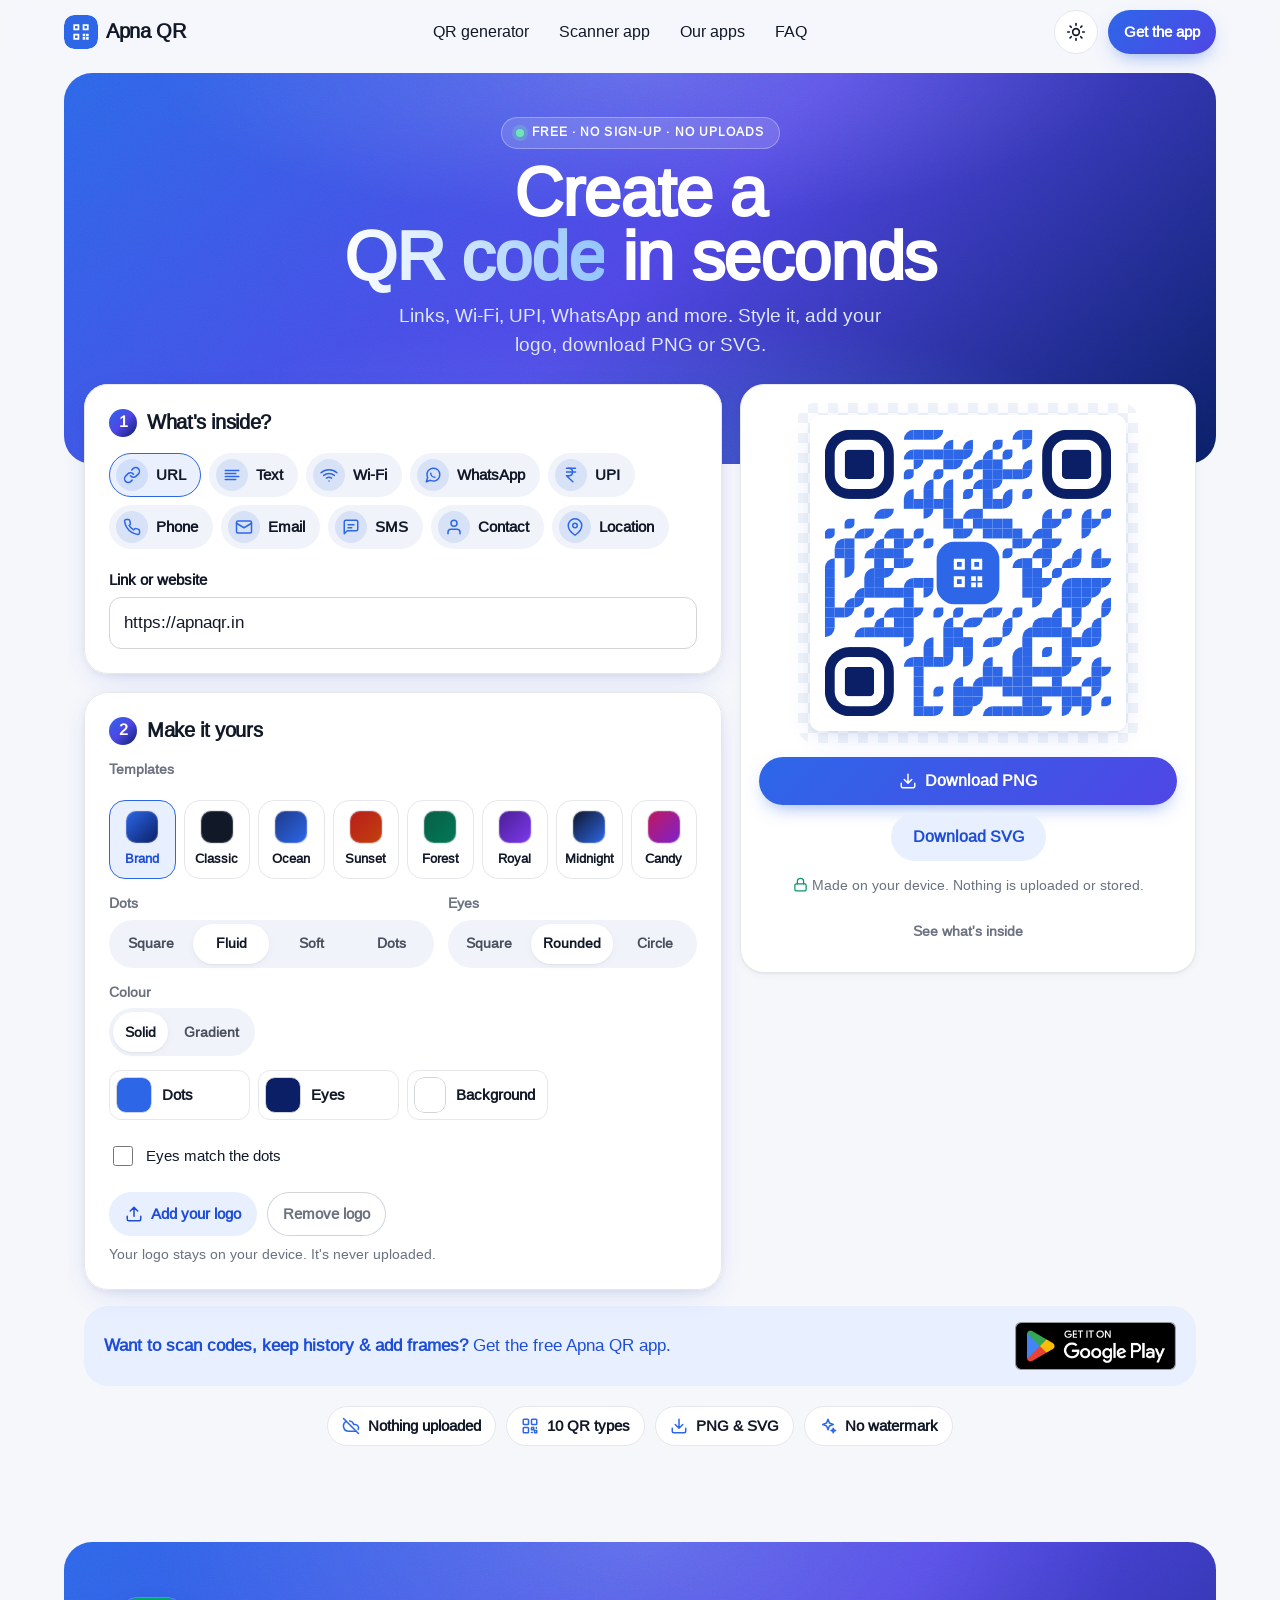
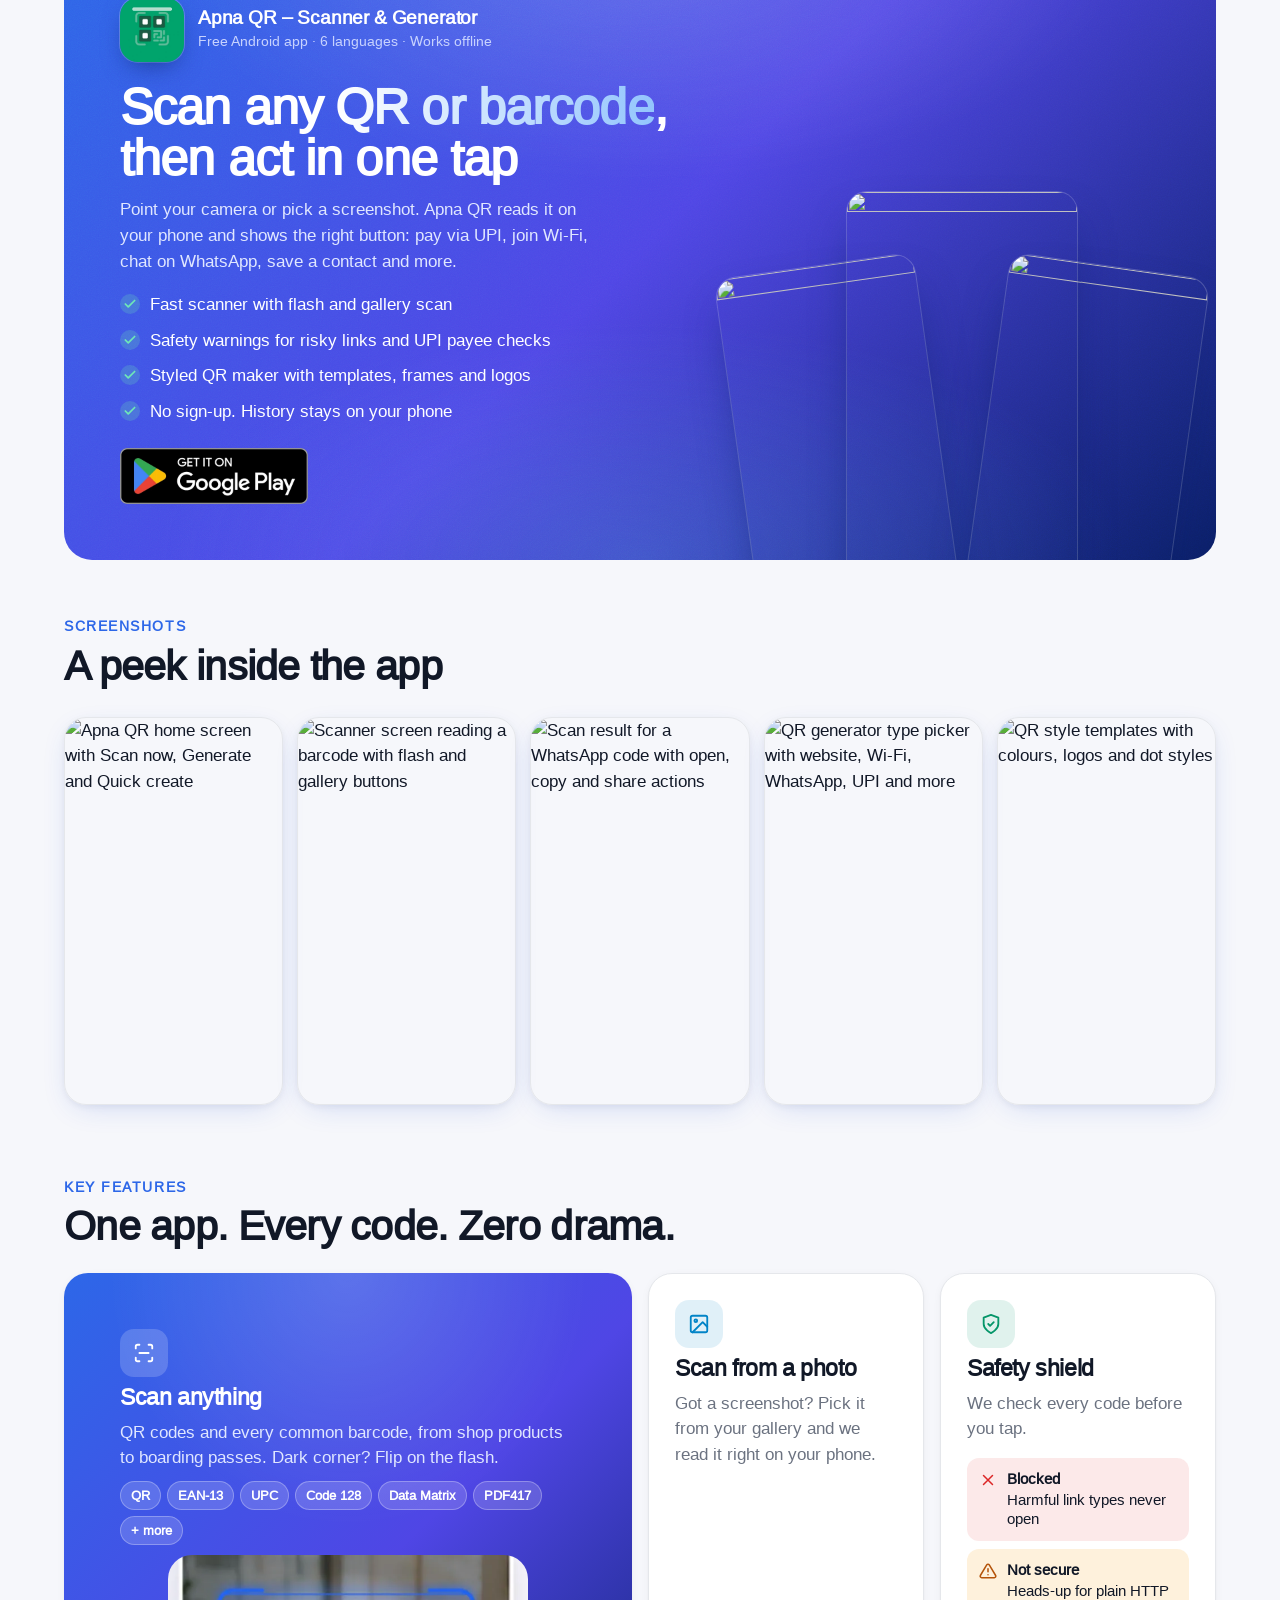
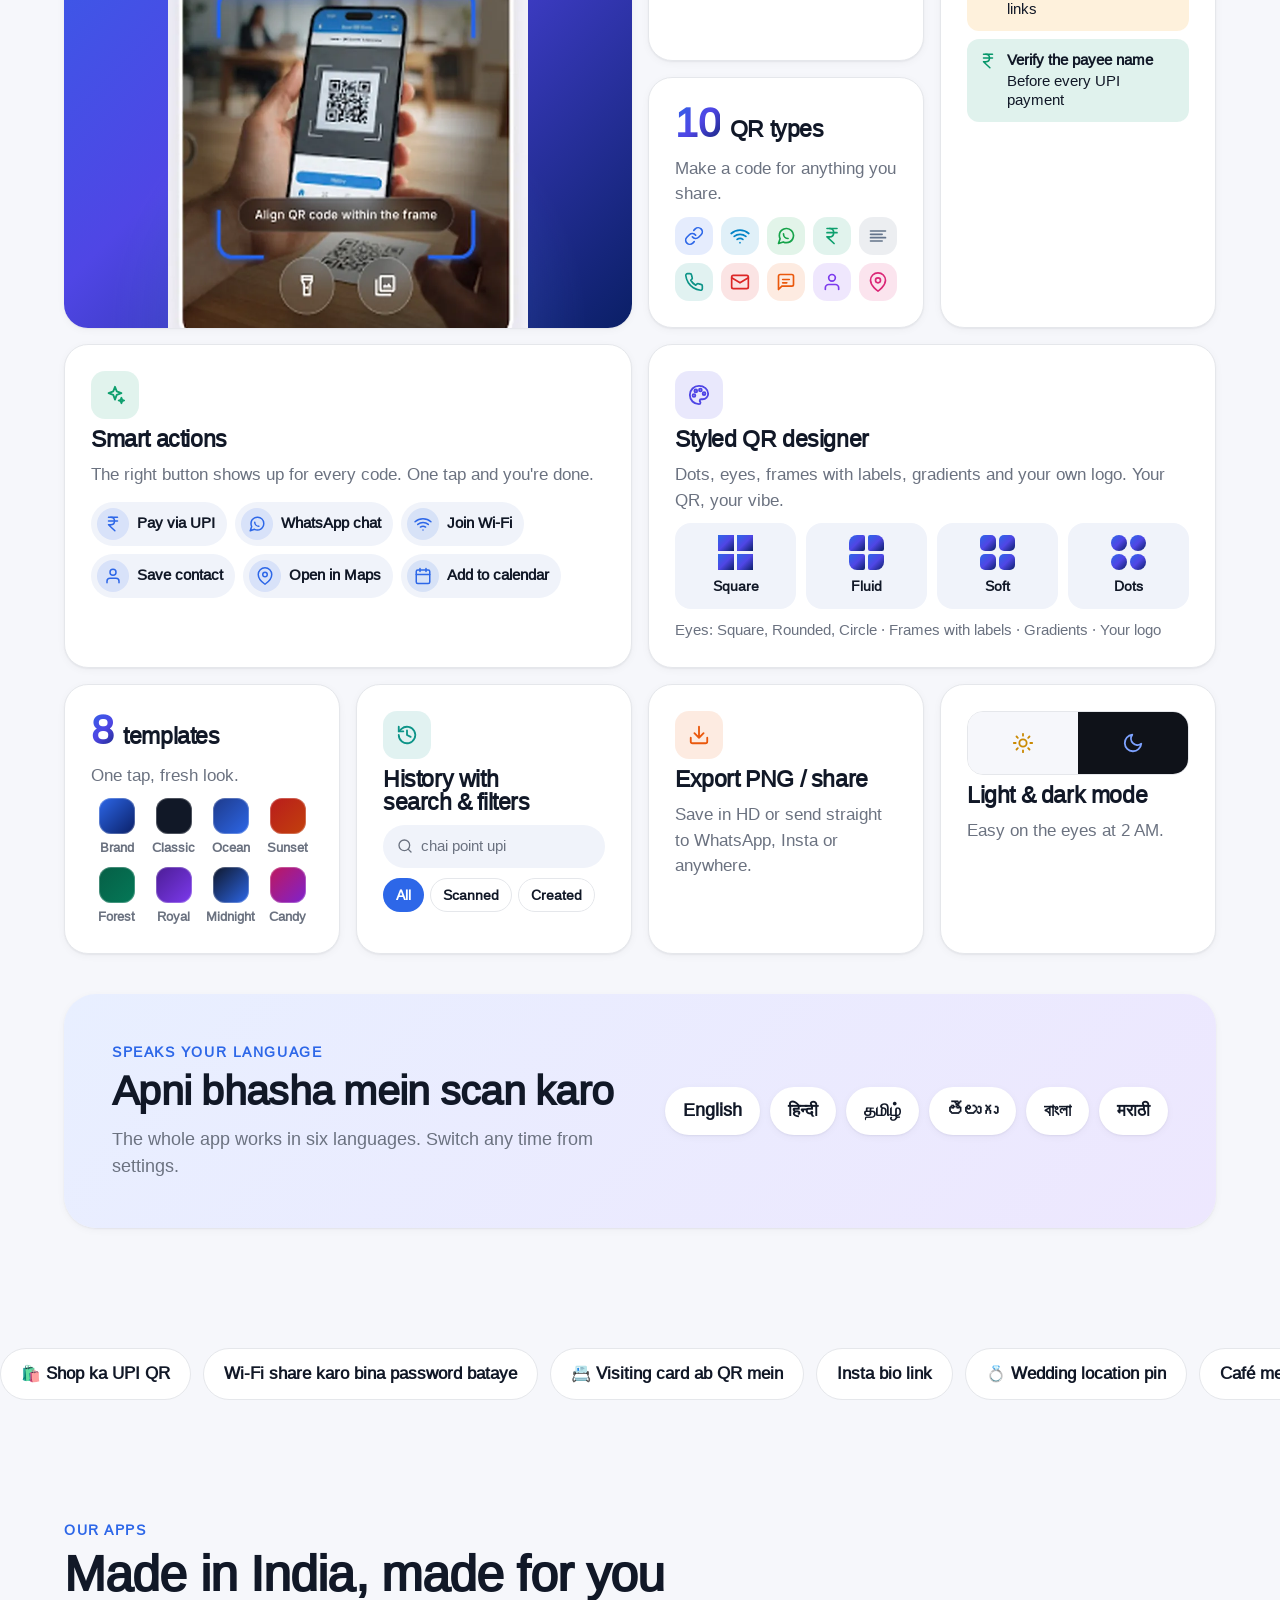
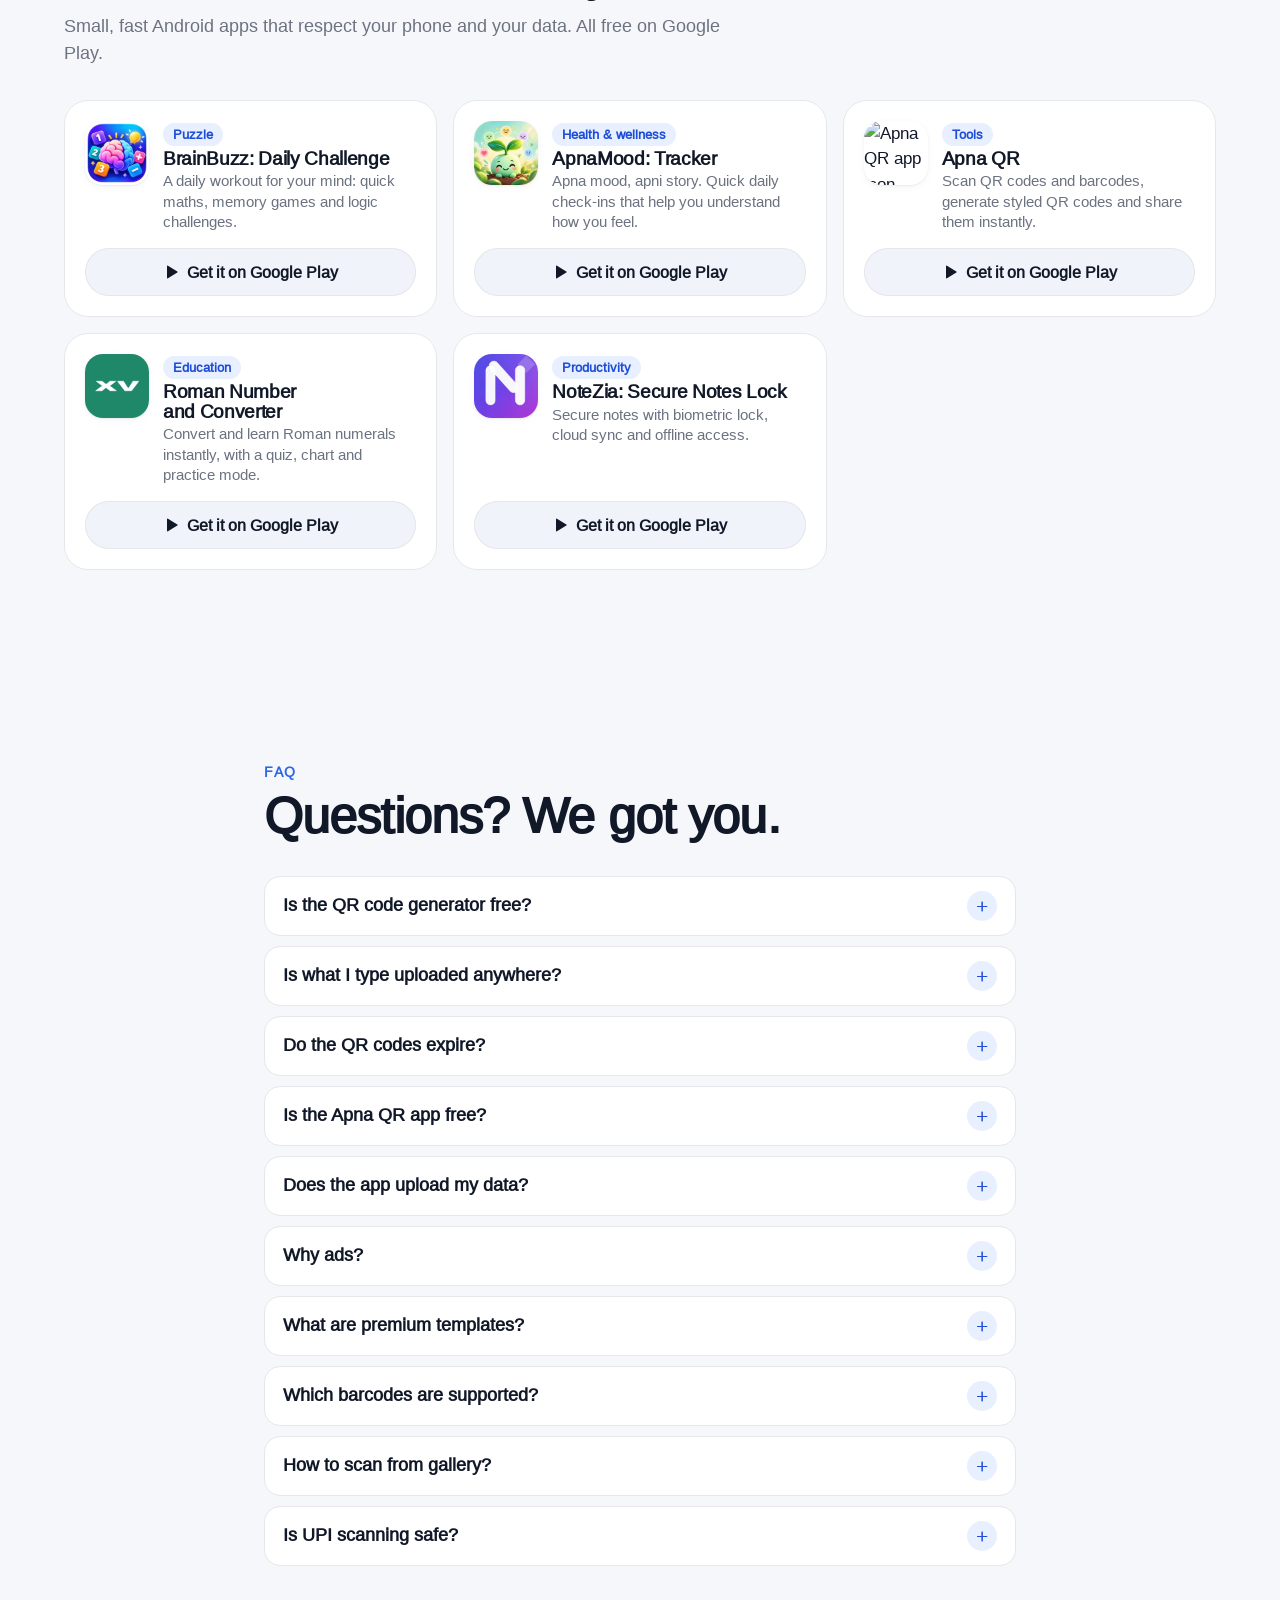
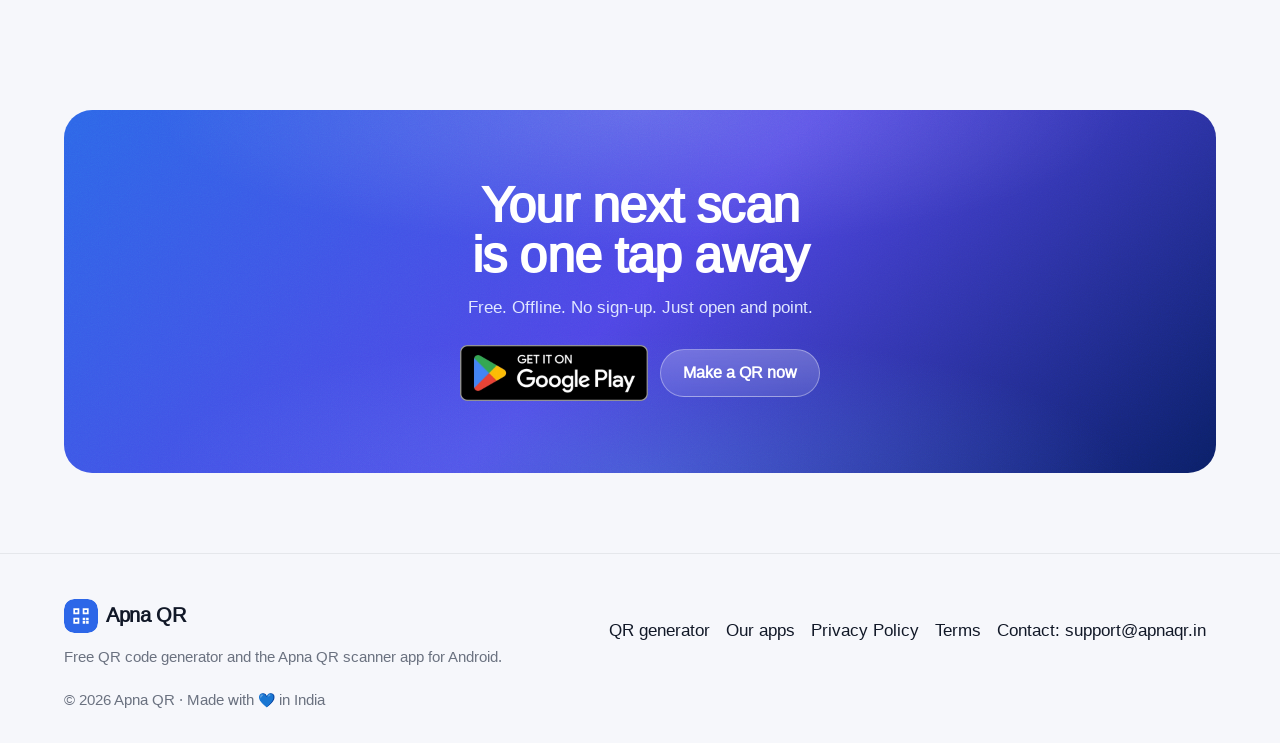
==== commit a61d40e4: "Redesign homepage around the QR generator The generator now opens the page under a compact gradient " ====
--- a/index.html
+++ b/index.html
@@ -3,8 +3,8 @@
 <head>
 <meta charset="utf-8">
 <meta name="viewport" content="width=device-width, initial-scale=1, viewport-fit=cover">
-<title>Apna QR – Free QR &amp; Barcode Scanner + QR Generator | apnaqr.in</title>
-<meta name="description" content="Apna QR is a fast, secure, offline QR and barcode scanner for Android with smart actions for UPI, Wi-Fi, WhatsApp and contacts, plus a free styled QR code generator that runs in your browser.">
+<title>Free QR Code Generator with Logo &amp; Styles + Apna QR Scanner App | apnaqr.in</title>
+<meta name="description" content="Make a free QR code for links, text, Wi-Fi, WhatsApp, UPI, phone, email, SMS, contacts and locations. Custom colours, dots, eyes and logo. Download PNG or SVG. Runs 100% in your browser. Plus the Apna QR scanner app for Android.">
 <link rel="canonical" href="https://apnaqr.in/">
 <link rel="alternate" href="android-app://com.app.apnaqrscanner/https/apnaqr.in/">
 <meta name="theme-color" content="#2D67E8">
@@ -13,15 +13,15 @@
 <meta property="og:site_name" content="Apna QR">
 <meta property="og:locale" content="en_IN">
 <meta property="og:url" content="https://apnaqr.in/">
-<meta property="og:title" content="Apna QR – Free QR & Barcode Scanner + QR Generator">
-<meta property="og:description" content="Scan any QR or barcode. Smart actions for links, Wi-Fi, UPI, contacts and more. Free, offline, no sign-up.">
+<meta property="og:title" content="Free QR Code Generator + Apna QR Scanner App">
+<meta property="og:description" content="Make styled QR codes for links, Wi-Fi, UPI, WhatsApp and more. PNG &amp; SVG downloads. 100% in your browser, nothing uploaded.">
 <meta property="og:image" content="https://apnaqr.in/assets/img/og-image.jpg">
 <meta property="og:image:width" content="1200">
 <meta property="og:image:height" content="630">
-<meta property="og:image:alt" content="Apna QR: Scan any QR or barcode">
+<meta property="og:image:alt" content="Apna QR: Free QR code generator">
 <meta name="twitter:card" content="summary_large_image">
-<meta name="twitter:title" content="Apna QR – Free QR & Barcode Scanner + QR Generator">
-<meta name="twitter:description" content="Scan any QR or barcode. Smart actions for links, Wi-Fi, UPI, contacts and more.">
+<meta name="twitter:title" content="Free QR Code Generator + Apna QR Scanner App">
+<meta name="twitter:description" content="Make styled QR codes for links, Wi-Fi, UPI, WhatsApp and more. PNG &amp; SVG downloads, nothing uploaded.">
 <meta name="twitter:image" content="https://apnaqr.in/assets/img/og-image.jpg">
 <link rel="icon" href="/favicon.ico" sizes="48x48">
 <link rel="apple-touch-icon" href="/assets/img/apple-touch-icon.png">
@@ -31,17 +31,33 @@
 <link rel="stylesheet" href="https://fonts.googleapis.com/css2?family=Inter:wght@400;500;600;700&amp;family=Poppins:wght@700;800&amp;display=swap" media="print" onload="this.media='all'">
 <noscript><link rel="stylesheet" href="https://fonts.googleapis.com/css2?family=Inter:wght@400;500;600;700&amp;family=Poppins:wght@700;800&amp;display=swap"></noscript>
 <link rel="stylesheet" href="/assets/css/styles.css">
+<link rel="preload" href="/assets/vendor/qr-code-styling-1.9.2.min.js" as="script">
 <script>(function(){var d=document.documentElement;d.className+=' js';try{var t=localStorage.getItem('apnaqr-theme');if(t==='light'||t==='dark')d.setAttribute('data-theme',t)}catch(e){}})();</script>
 <script src="/assets/js/main.js" defer></script>
 <script src="/assets/js/generator.js" defer></script>
 <script type="application/ld+json">
 {
   "@context": "https://schema.org",
+  "@type": "WebApplication",
+  "name": "Apna QR – Free QR Code Generator",
+  "url": "https://apnaqr.in/",
+  "description": "Free online QR code generator for links, text, Wi-Fi, WhatsApp, UPI, phone, email, SMS, contacts and locations, with custom colours, dot and eye styles, logos, and PNG or SVG downloads. Runs entirely in the browser.",
+  "applicationCategory": "UtilitiesApplication",
+  "operatingSystem": "Any",
+  "browserRequirements": "Requires JavaScript",
+  "isAccessibleForFree": true,
+  "offers": { "@type": "Offer", "price": "0", "priceCurrency": "INR" }
+}
+</script>
+<script type="application/ld+json">
+{
+  "@context": "https://schema.org",
   "@type": "SoftwareApplication",
-  "name": "Apna QR Scanner",
-  "alternateName": "Apna QR",
+  "name": "Apna QR – Scanner & Generator",
+  "alternateName": ["Apna QR Scanner", "Apna QR"],
   "url": "https://apnaqr.in/",
   "image": "https://apnaqr.in/assets/img/icon-512.png",
+  "screenshot": "https://apnaqr.in/assets/img/screens/apnaqr-1.webp",
   "description": "Fast, secure, offline QR and barcode scanner with smart actions for UPI, Wi-Fi, WhatsApp, contacts and more, plus a styled QR code generator.",
   "operatingSystem": "ANDROID",
   "applicationCategory": "UtilitiesApplication",
@@ -56,10 +72,13 @@
   "@context": "https://schema.org",
   "@type": "FAQPage",
   "mainEntity": [
-    { "@type": "Question", "name": "Is it free?", "acceptedAnswer": { "@type": "Answer", "text": "Yes. The scanner, smart actions, history and QR maker are free. There is no subscription and no sign-up." } },
-    { "@type": "Question", "name": "Does it upload my data?", "acceptedAnswer": { "@type": "Answer", "text": "No. Codes are read on your phone, and your scan and create history stays in a database on your device. We don't run a server that stores your codes." } },
+    { "@type": "Question", "name": "Is the QR code generator free?", "acceptedAnswer": { "@type": "Answer", "text": "Yes. Every QR type, style, logo option and PNG or SVG download is free, with no sign-up and no watermark." } },
+    { "@type": "Question", "name": "Is what I type uploaded anywhere?", "acceptedAnswer": { "@type": "Answer", "text": "No. The generator runs entirely in your browser. Your text, Wi-Fi password, UPI ID and logo never leave your device, and we don't store any QR codes." } },
+    { "@type": "Question", "name": "Do the QR codes expire?", "acceptedAnswer": { "@type": "Answer", "text": "No. These are static QR codes: the content is stored inside the code itself, so they keep working for as long as the link, number or details inside them are valid." } },
+    { "@type": "Question", "name": "Is the Apna QR app free?", "acceptedAnswer": { "@type": "Answer", "text": "Yes. The scanner, smart actions, history and QR maker are free. There is no subscription and no sign-up." } },
+    { "@type": "Question", "name": "Does the app upload my data?", "acceptedAnswer": { "@type": "Answer", "text": "No. Codes are read on your phone, and your scan and create history stays in a database on your device. We don't run a server that stores your codes." } },
     { "@type": "Question", "name": "Why ads?", "acceptedAnswer": { "@type": "Answer", "text": "Ads keep Apna QR free. You see a small banner, and a short video only when you choose to unlock something. In the EEA and UK you are asked for consent before any personalised ads." } },
-    { "@type": "Question", "name": "What are premium templates?", "acceptedAnswer": { "@type": "Answer", "text": "A few QR style templates are premium. Watch one short video and they unlock for the rest of the session. No payment needed." } },
+    { "@type": "Question", "name": "What are premium templates?", "acceptedAnswer": { "@type": "Answer", "text": "A few QR style templates in the app are premium. Watch one short video and they unlock for the rest of the session. No payment needed." } },
     { "@type": "Question", "name": "Which barcodes are supported?", "acceptedAnswer": { "@type": "Answer", "text": "QR Code, Data Matrix, Aztec, PDF417, EAN-13, EAN-8, UPC-A, UPC-E, Code 128, Code 39, Code 93, Codabar and ITF." } },
     { "@type": "Question", "name": "How to scan from gallery?", "acceptedAnswer": { "@type": "Answer", "text": "On the scan screen, tap the gallery button and pick a photo or screenshot. Apna QR reads the code on your phone; the image is never uploaded." } },
     { "@type": "Question", "name": "Is UPI scanning safe?", "acceptedAnswer": { "@type": "Answer", "text": "Apna QR only reads the UPI code and opens the UPI app you pick. It never sees your PIN or touches your money. Always check the payee name in your UPI app before paying; Apna QR reminds you every time." } }
@@ -68,7 +87,7 @@
 </script>
 </head>
 <body>
-<a class="skip-link" href="#main">Skip to content</a>
+<a class="skip-link" href="#create">Skip to QR generator</a>
 
 <header class="nav" data-nav>
   <div class="container nav__inner">
@@ -77,9 +96,9 @@
       <span>Apna QR</span>
     </a>
     <nav class="nav__links" id="nav-links" aria-label="Primary">
-      <a href="#features">Features</a>
-      <a href="#create">Create QR</a>
-      <a href="#apps">Apps</a>
+      <a href="#create">QR generator</a>
+      <a href="#scanner">Scanner app</a>
+      <a href="#apps">Our apps</a>
       <a href="#faq">FAQ</a>
     </nav>
     <div class="nav__actions">
@@ -96,74 +115,228 @@
 </header>
 
 <main id="main">
-  <!-- Hero -->
-  <section class="hero-wrap" aria-labelledby="hero-title">
+  <!-- 1. QR generator -->
+  <section class="gen-hero" id="create" aria-labelledby="create-title">
     <div class="container">
-      <div class="hero grain" data-hero>
+      <div class="gen-hero__band grain" data-hero>
         <div class="hero__cursor" aria-hidden="true"></div>
-        <div class="hero__copy">
-          <p class="eyebrow">Fast · Secure · Offline</p>
-          <h1 id="hero-title">Scan any <span class="grad-word">QR</span> or barcode</h1>
-          <p class="hero__sub">Smart actions for links, Wi-Fi, UPI, contacts and more.</p>
+        <p class="eyebrow">Free · No sign-up · No uploads</p>
+        <h1 id="create-title">Create a <span class="grad-word">QR code</span> in seconds</h1>
+        <p class="gen-hero__sub">Links, Wi-Fi, UPI, WhatsApp and more. Style it, add your logo, download PNG or SVG.</p>
+      </div>
+<!-- GENERATOR:START -->
+      <form class="gen" data-generator novalidate>
+        <fieldset class="gen__content card">
+          <legend class="gen__legend"><span class="step">1</span>What's inside?</legend>
+          <div class="type-tabs" role="radiogroup" aria-label="QR code type">
+            <label class="type-chip" style="--a: var(--c-url)"><input type="radio" name="qr-type" value="url" checked><span class="chip-ic chip-ic--sm"><svg class="i" aria-hidden="true"><use href="/assets/img/icons.svg#i-link"/></svg></span>URL</label>
+            <label class="type-chip" style="--a: var(--c-text)"><input type="radio" name="qr-type" value="text"><span class="chip-ic chip-ic--sm"><svg class="i" aria-hidden="true"><use href="/assets/img/icons.svg#i-text"/></svg></span>Text</label>
+            <label class="type-chip" style="--a: var(--c-wifi)"><input type="radio" name="qr-type" value="wifi"><span class="chip-ic chip-ic--sm"><svg class="i" aria-hidden="true"><use href="/assets/img/icons.svg#i-wifi"/></svg></span>Wi-Fi</label>
+            <label class="type-chip" style="--a: var(--c-whatsapp)"><input type="radio" name="qr-type" value="whatsapp"><span class="chip-ic chip-ic--sm"><svg class="i" aria-hidden="true"><use href="/assets/img/icons.svg#i-whatsapp"/></svg></span>WhatsApp</label>
+            <label class="type-chip" style="--a: var(--c-upi)"><input type="radio" name="qr-type" value="upi"><span class="chip-ic chip-ic--sm"><svg class="i" aria-hidden="true"><use href="/assets/img/icons.svg#i-upi"/></svg></span>UPI</label>
+            <label class="type-chip" style="--a: var(--c-phone)"><input type="radio" name="qr-type" value="phone"><span class="chip-ic chip-ic--sm"><svg class="i" aria-hidden="true"><use href="/assets/img/icons.svg#i-phone"/></svg></span>Phone</label>
+            <label class="type-chip" style="--a: var(--c-email)"><input type="radio" name="qr-type" value="email"><span class="chip-ic chip-ic--sm"><svg class="i" aria-hidden="true"><use href="/assets/img/icons.svg#i-mail"/></svg></span>Email</label>
+            <label class="type-chip" style="--a: var(--c-sms)"><input type="radio" name="qr-type" value="sms"><span class="chip-ic chip-ic--sm"><svg class="i" aria-hidden="true"><use href="/assets/img/icons.svg#i-sms"/></svg></span>SMS</label>
+            <label class="type-chip" style="--a: var(--c-contact)"><input type="radio" name="qr-type" value="contact"><span class="chip-ic chip-ic--sm"><svg class="i" aria-hidden="true"><use href="/assets/img/icons.svg#i-user"/></svg></span>Contact</label>
+            <label class="type-chip" style="--a: var(--c-location)"><input type="radio" name="qr-type" value="location"><span class="chip-ic chip-ic--sm"><svg class="i" aria-hidden="true"><use href="/assets/img/icons.svg#i-pin"/></svg></span>Location</label>
+          </div>
+
+          <div class="fields" data-fields="url">
+            <label class="field field--full"><span>Link or website</span><input name="url" type="text" inputmode="url" autocomplete="url" autocapitalize="none" spellcheck="false" placeholder="apnaqr.in" value="https://apnaqr.in"></label>
+          </div>
+          <div class="fields" data-fields="text" hidden>
+            <label class="field field--full"><span>Your text</span><textarea name="text" rows="3" placeholder="Anything you want to share"></textarea></label>
+          </div>
+          <div class="fields" data-fields="wifi" hidden>
+            <label class="field"><span>Network name (SSID)</span><input name="ssid" type="text" autocomplete="off" placeholder="Sharma Home 5G"></label>
+            <label class="field"><span>Password</span><input name="password" type="text" autocomplete="off" spellcheck="false" placeholder="••••••••"></label>
+            <label class="field"><span>Security</span>
+              <select name="security"><option value="WPA">WPA/WPA2/WPA3</option><option value="WEP">WEP</option><option value="nopass">None (open)</option></select>
+            </label>
+            <label class="check"><input name="hidden" type="checkbox"><span>Hidden network</span></label>
+          </div>
+          <div class="fields" data-fields="whatsapp" hidden>
+            <label class="field"><span>WhatsApp number (with country code)</span><input name="waNumber" type="tel" autocomplete="tel" placeholder="91 98765 43210"></label>
+            <label class="field field--full"><span>Message (optional)</span><textarea name="waMessage" rows="2" placeholder="Hi! I saw your QR 👋"></textarea></label>
+          </div>
+          <div class="fields" data-fields="upi" hidden>
+            <label class="field"><span>UPI ID</span><input name="vpa" type="text" autocomplete="off" autocapitalize="none" spellcheck="false" placeholder="yourname@okbank"></label>
+            <label class="field"><span>Payee name</span><input name="payee" type="text" autocomplete="name" placeholder="Chai Point"></label>
+            <label class="field"><span>Amount in ₹ (optional)</span><input name="amount" type="text" inputmode="decimal" placeholder="50"></label>
+            <label class="field"><span>Note (optional)</span><input name="note" type="text" placeholder="Cutting chai"></label>
+          </div>
+          <div class="fields" data-fields="phone" hidden>
+            <label class="field"><span>Phone number</span><input name="phone" type="tel" autocomplete="tel" placeholder="+91 98765 43210"></label>
+          </div>
+          <div class="fields" data-fields="email" hidden>
+            <label class="field"><span>Email to</span><input name="emailTo" type="email" autocomplete="email" placeholder="hello@example.com"></label>
+            <label class="field"><span>Subject (optional)</span><input name="emailSubject" type="text"></label>
+            <label class="field field--full"><span>Message (optional)</span><textarea name="emailBody" rows="2"></textarea></label>
+          </div>
+          <div class="fields" data-fields="sms" hidden>
+            <label class="field"><span>Phone number</span><input name="smsNumber" type="tel" autocomplete="tel" placeholder="+91 98765 43210"></label>
+            <label class="field field--full"><span>Message (optional)</span><textarea name="smsMessage" rows="2"></textarea></label>
+          </div>
+          <div class="fields" data-fields="contact" hidden>
+            <label class="field"><span>Full name</span><input name="cName" type="text" autocomplete="name" placeholder="Riya Sharma"></label>
+            <label class="field"><span>Phone</span><input name="cPhone" type="tel" autocomplete="tel"></label>
+            <label class="field"><span>Email</span><input name="cEmail" type="email" autocomplete="email"></label>
+            <label class="field"><span>Company</span><input name="cOrg" type="text" autocomplete="organization"></label>
+            <label class="field"><span>Address</span><input name="cAddress" type="text" autocomplete="street-address"></label>
+            <label class="field"><span>Website</span><input name="cWebsite" type="text" inputmode="url" autocomplete="url"></label>
+          </div>
+          <div class="fields" data-fields="location" hidden>
+            <label class="field"><span>Latitude</span><input name="lat" type="text" inputmode="decimal" placeholder="28.6139"></label>
+            <label class="field"><span>Longitude</span><input name="lng" type="text" inputmode="decimal" placeholder="77.2090"></label>
+            <label class="field"><span>Label (optional)</span><input name="geoLabel" type="text" placeholder="Shaadi venue"></label>
+            <button class="btn btn--soft btn--sm" type="button" data-geo><svg class="i" aria-hidden="true"><use href="/assets/img/icons.svg#i-pin"/></svg>Use my location</button>
+          </div>
+        </fieldset>
+
+        <div class="gen__preview">
+          <div class="preview card">
+            <div class="preview__qr" data-qr-out role="img" aria-label="QR code preview">
+              <noscript><p class="gen__hint">Turn on JavaScript to use the QR generator.</p></noscript>
+            </div>
+            <p class="preview__warn" data-contrast-warn hidden role="status"><svg class="i" aria-hidden="true"><use href="/assets/img/icons.svg#i-alert"/></svg>Hard to scan with this style</p>
+            <p class="preview__error" data-error hidden role="status"></p>
+            <div class="preview__actions">
+              <button type="button" class="btn btn--grad magnetic" data-download="png"><svg class="i" aria-hidden="true"><use href="/assets/img/icons.svg#i-download"/></svg>Download PNG</button>
+              <button type="button" class="btn btn--soft" data-download="svg">Download SVG</button>
+              <button type="button" class="btn btn--soft" data-share hidden><svg class="i" aria-hidden="true"><use href="/assets/img/icons.svg#i-share"/></svg>Share</button>
+            </div>
+            <p class="preview__note"><svg class="i" aria-hidden="true"><use href="/assets/img/icons.svg#i-lock"/></svg>Made on your device. Nothing is uploaded or stored.</p>
+            <details class="payload">
+              <summary>See what's inside</summary>
+              <code data-payload></code>
+            </details>
+          </div>
+        </div>
+
+        <fieldset class="gen__style card">
+          <legend class="gen__legend"><span class="step">2</span>Make it yours</legend>
+          <p class="gen__label" id="tpl-label">Templates</p>
+          <div class="templates" role="group" aria-labelledby="tpl-label">
+            <button type="button" class="tpl" data-template="brand" style="--s1:#2D67E8;--s2:#0A1F66">Brand</button>
+            <button type="button" class="tpl" data-template="classic" style="--s1:#111827;--s2:#111827">Classic</button>
+            <button type="button" class="tpl" data-template="ocean" style="--s1:#1E3A8A;--s2:#2D67E8">Ocean</button>
+            <button type="button" class="tpl" data-template="sunset" style="--s1:#B91C1C;--s2:#C2410C">Sunset</button>
+            <button type="button" class="tpl" data-template="forest" style="--s1:#065F46;--s2:#047857">Forest</button>
+            <button type="button" class="tpl" data-template="royal" style="--s1:#4C1D95;--s2:#7C3AED">Royal</button>
+            <button type="button" class="tpl" data-template="midnight" style="--s1:#0F172A;--s2:#2D67E8">Midnight</button>
+            <button type="button" class="tpl" data-template="candy" style="--s1:#BE185D;--s2:#7E22CE">Candy</button>
+          </div>
+
+          <div class="seg-row">
+            <div class="seg-block">
+              <p class="gen__label" id="dots-label">Dots</p>
+              <div class="seg" role="radiogroup" aria-labelledby="dots-label">
+                <label><input type="radio" name="dot" value="square" checked><span>Square</span></label>
+                <label><input type="radio" name="dot" value="classy-rounded"><span>Fluid</span></label>
+                <label><input type="radio" name="dot" value="rounded"><span>Soft</span></label>
+                <label><input type="radio" name="dot" value="dots"><span>Dots</span></label>
+              </div>
+            </div>
+            <div class="seg-block">
+              <p class="gen__label" id="eyes-label">Eyes</p>
+              <div class="seg" role="radiogroup" aria-labelledby="eyes-label">
+                <label><input type="radio" name="eye" value="square" checked><span>Square</span></label>
+                <label><input type="radio" name="eye" value="rounded"><span>Rounded</span></label>
+                <label><input type="radio" name="eye" value="circle"><span>Circle</span></label>
+              </div>
+            </div>
+          </div>
+
+          <div class="seg-block">
+            <p class="gen__label" id="fill-label">Colour</p>
+            <div class="seg seg--fit" role="radiogroup" aria-labelledby="fill-label">
+              <label><input type="radio" name="fill" value="solid" checked><span>Solid</span></label>
+              <label><input type="radio" name="fill" value="gradient"><span>Gradient</span></label>
+            </div>
+          </div>
+          <div class="colors">
+            <label class="color"><input type="color" name="fg1" value="#111827"><span>Dots</span></label>
+            <label class="color" data-grad-only hidden><input type="color" name="fg2" value="#2D67E8"><span>Dots end</span></label>
+            <label class="color"><input type="color" name="eyeColor" value="#111827"><span>Eyes</span></label>
+            <label class="color"><input type="color" name="bg" value="#FFFFFF"><span>Background</span></label>
+          </div>
+          <label class="check"><input type="checkbox" name="eyeMatch" checked><span>Eyes match the dots</span></label>
+
+          <div class="logo-row">
+            <label class="btn btn--soft btn--sm file-btn">
+              <svg class="i" aria-hidden="true"><use href="/assets/img/icons.svg#i-upload"/></svg>
+              <span data-logo-label>Add your logo</span>
+              <input type="file" name="logo" accept="image/png,image/jpeg,image/webp,image/svg+xml">
+            </label>
+            <button type="button" class="btn btn--ghost btn--sm" data-logo-remove hidden>Remove logo</button>
+            <p class="gen__hint">Your logo stays on your device. It's never uploaded.</p>
+          </div>
+        </fieldset>
+      </form>
+
+      <div class="nudge">
+        <p><b>Want to scan codes, keep history &amp; add frames?</b> Get the free Apna QR app.</p>
+        <a class="play-badge play-badge--sm" href="https://play.google.com/store/apps/details?id=com.app.apnaqrscanner" rel="noopener"><img src="/assets/img/google-play-badge.webp" width="161" height="48" loading="lazy" alt="Get it on Google Play"></a>
+      </div>
+<!-- GENERATOR:END -->
+      <ul class="trust__list">
+        <li><svg class="i" aria-hidden="true"><use href="/assets/img/icons.svg#i-cloud-off"/></svg>Nothing uploaded</li>
+        <li><svg class="i" aria-hidden="true"><use href="/assets/img/icons.svg#i-qr"/></svg>10 QR types</li>
+        <li><svg class="i" aria-hidden="true"><use href="/assets/img/icons.svg#i-download"/></svg>PNG &amp; SVG</li>
+        <li><svg class="i" aria-hidden="true"><use href="/assets/img/icons.svg#i-sparkles"/></svg>No watermark</li>
+      </ul>
+    </div>
+  </section>
+
+  <!-- 2. Apna QR Scanner app -->
+  <section class="section" id="scanner" aria-labelledby="scanner-title">
+    <div class="container">
+      <div class="app-promo grain reveal">
+        <div class="app-promo__copy">
+          <div class="app-promo__id">
+            <img src="/assets/img/app-icon.webp" width="72" height="72" alt="Apna QR app icon">
+            <div>
+              <p class="app-promo__name">Apna QR – Scanner &amp; Generator</p>
+              <p class="app-promo__meta">Free Android app · 6 languages · Works offline</p>
+            </div>
+          </div>
+          <h2 id="scanner-title">Scan any <span class="grad-word">QR or barcode</span>, then act in one tap</h2>
+          <p class="app-promo__sub">Point your camera or pick a screenshot. Apna QR reads it on your phone and shows the right button: pay via UPI, join Wi-Fi, chat on WhatsApp, save a contact and more.</p>
+          <ul class="app-promo__points">
+            <li><svg class="i" aria-hidden="true"><use href="/assets/img/icons.svg#i-check"/></svg>Fast scanner with flash and gallery scan</li>
+            <li><svg class="i" aria-hidden="true"><use href="/assets/img/icons.svg#i-check"/></svg>Safety warnings for risky links and UPI payee checks</li>
+            <li><svg class="i" aria-hidden="true"><use href="/assets/img/icons.svg#i-check"/></svg>Styled QR maker with templates, frames and logos</li>
+            <li><svg class="i" aria-hidden="true"><use href="/assets/img/icons.svg#i-check"/></svg>No sign-up. History stays on your phone</li>
+          </ul>
           <div class="hero__ctas">
             <a class="play-badge magnetic" href="https://play.google.com/store/apps/details?id=com.app.apnaqrscanner" rel="noopener">
-              <img src="/assets/img/google-play-badge.webp" width="188" height="56" alt="Get it on Google Play">
+              <img src="/assets/img/google-play-badge.webp" width="188" height="56" loading="lazy" alt="Get Apna QR on Google Play">
             </a>
-            <a class="btn btn--glass magnetic" href="#create">Make a QR now
-              <svg class="i" aria-hidden="true"><use href="/assets/img/icons.svg#i-arrow"/></svg>
-            </a>
           </div>
         </div>
-
-        <div class="hero__visual" aria-hidden="true">
-          <div class="phone phone--hero">
-            <div class="phone__screen scan-ui">
-              <div class="scan-ui__bar">
-                <span>Scan</span>
-                <svg class="i"><use href="/assets/img/icons.svg#i-flash"/></svg>
-              </div>
-              <div class="viewfinder">
-                <span class="vf-corner vf-corner--tl"></span><span class="vf-corner vf-corner--tr"></span>
-                <span class="vf-corner vf-corner--bl"></span><span class="vf-corner vf-corner--br"></span>
-                <svg class="hero-qr" viewBox="-2 -2 29 29" width="200" height="200"><rect x="-2" y="-2" width="29" height="29" rx="3" fill="#fff"/><path fill="#1E4ED8" d="M10.12 0.12h.76v.76h-.76zM11.12 0.12h.76v.76h-.76zM12.12 0.12h.76v.76h-.76zM13.12 0.12h.76v.76h-.76zM14.12 0.12h.76v.76h-.76zM16.12 0.12h.76v.76h-.76zM8.12 1.12h.76v.76h-.76zM9.12 1.12h.76v.76h-.76zM10.12 1.12h.76v.76h-.76zM12.12 1.12h.76v.76h-.76zM14.12 1.12h.76v.76h-.76zM15.12 1.12h.76v.76h-.76zM9.12 2.12h.76v.76h-.76zM10.12 2.12h.76v.76h-.76zM11.12 2.12h.76v.76h-.76zM13.12 2.12h.76v.76h-.76zM14.12 2.12h.76v.76h-.76zM15.12 2.12h.76v.76h-.76zM11.12 3.12h.76v.76h-.76zM13.12 3.12h.76v.76h-.76zM14.12 3.12h.76v.76h-.76zM8.12 4.12h.76v.76h-.76zM11.12 4.12h.76v.76h-.76zM14.12 4.12h.76v.76h-.76zM15.12 4.12h.76v.76h-.76zM9.12 5.12h.76v.76h-.76zM13.12 5.12h.76v.76h-.76zM15.12 5.12h.76v.76h-.76zM16.12 5.12h.76v.76h-.76zM8.12 6.12h.76v.76h-.76zM10.12 6.12h.76v.76h-.76zM12.12 6.12h.76v.76h-.76zM14.12 6.12h.76v.76h-.76zM16.12 6.12h.76v.76h-.76zM10.12 7.12h.76v.76h-.76zM13.12 7.12h.76v.76h-.76zM14.12 7.12h.76v.76h-.76zM15.12 7.12h.76v.76h-.76zM0.12 8.12h.76v.76h-.76zM2.12 8.12h.76v.76h-.76zM4.12 8.12h.76v.76h-.76zM6.12 8.12h.76v.76h-.76zM10.12 8.12h.76v.76h-.76zM14.12 8.12h.76v.76h-.76zM15.12 8.12h.76v.76h-.76zM16.12 8.12h.76v.76h-.76zM20.12 8.12h.76v.76h-.76zM23.12 8.12h.76v.76h-.76zM0.12 9.12h.76v.76h-.76zM7.12 9.12h.76v.76h-.76zM8.12 9.12h.76v.76h-.76zM9.12 9.12h.76v.76h-.76zM11.12 9.12h.76v.76h-.76zM14.12 9.12h.76v.76h-.76zM16.12 9.12h.76v.76h-.76zM18.12 9.12h.76v.76h-.76zM24.12 9.12h.76v.76h-.76zM1.12 10.12h.76v.76h-.76zM5.12 10.12h.76v.76h-.76zM6.12 10.12h.76v.76h-.76zM8.12 10.12h.76v.76h-.76zM11.12 10.12h.76v.76h-.76zM12.12 10.12h.76v.76h-.76zM13.12 10.12h.76v.76h-.76zM16.12 10.12h.76v.76h-.76zM18.12 10.12h.76v.76h-.76zM19.12 10.12h.76v.76h-.76zM20.12 10.12h.76v.76h-.76zM22.12 10.12h.76v.76h-.76zM23.12 10.12h.76v.76h-.76zM24.12 10.12h.76v.76h-.76zM3.12 11.12h.76v.76h-.76zM4.12 11.12h.76v.76h-.76zM5.12 11.12h.76v.76h-.76zM7.12 11.12h.76v.76h-.76zM10.12 11.12h.76v.76h-.76zM11.12 11.12h.76v.76h-.76zM16.12 11.12h.76v.76h-.76zM17.12 11.12h.76v.76h-.76zM19.12 11.12h.76v.76h-.76zM23.12 11.12h.76v.76h-.76zM0.12 12.12h.76v.76h-.76zM1.12 12.12h.76v.76h-.76zM3.12 12.12h.76v.76h-.76zM5.12 12.12h.76v.76h-.76zM6.12 12.12h.76v.76h-.76zM8.12 12.12h.76v.76h-.76zM12.12 12.12h.76v.76h-.76zM15.12 12.12h.76v.76h-.76zM16.12 12.12h.76v.76h-.76zM17.12 12.12h.76v.76h-.76zM18.12 12.12h.76v.76h-.76zM21.12 12.12h.76v.76h-.76zM23.12 12.12h.76v.76h-.76zM24.12 12.12h.76v.76h-.76zM3.12 13.12h.76v.76h-.76zM4.12 13.12h.76v.76h-.76zM5.12 13.12h.76v.76h-.76zM7.12 13.12h.76v.76h-.76zM9.12 13.12h.76v.76h-.76zM10.12 13.12h.76v.76h-.76zM11.12 13.12h.76v.76h-.76zM12.12 13.12h.76v.76h-.76zM13.12 13.12h.76v.76h-.76zM17.12 13.12h.76v.76h-.76zM18.12 13.12h.76v.76h-.76zM21.12 13.12h.76v.76h-.76zM24.12 13.12h.76v.76h-.76zM0.12 14.12h.76v.76h-.76zM5.12 14.12h.76v.76h-.76zM6.12 14.12h.76v.76h-.76zM7.12 14.12h.76v.76h-.76zM9.12 14.12h.76v.76h-.76zM11.12 14.12h.76v.76h-.76zM12.12 14.12h.76v.76h-.76zM14.12 14.12h.76v.76h-.76zM16.12 14.12h.76v.76h-.76zM17.12 14.12h.76v.76h-.76zM19.12 14.12h.76v.76h-.76zM22.12 14.12h.76v.76h-.76zM23.12 14.12h.76v.76h-.76zM24.12 14.12h.76v.76h-.76zM1.12 15.12h.76v.76h-.76zM2.12 15.12h.76v.76h-.76zM3.12 15.12h.76v.76h-.76zM9.12 15.12h.76v.76h-.76zM12.12 15.12h.76v.76h-.76zM13.12 15.12h.76v.76h-.76zM14.12 15.12h.76v.76h-.76zM17.12 15.12h.76v.76h-.76zM18.12 15.12h.76v.76h-.76zM20.12 15.12h.76v.76h-.76zM23.12 15.12h.76v.76h-.76zM0.12 16.12h.76v.76h-.76zM2.12 16.12h.76v.76h-.76zM3.12 16.12h.76v.76h-.76zM4.12 16.12h.76v.76h-.76zM5.12 16.12h.76v.76h-.76zM6.12 16.12h.76v.76h-.76zM11.12 16.12h.76v.76h-.76zM14.12 16.12h.76v.76h-.76zM16.12 16.12h.76v.76h-.76zM17.12 16.12h.76v.76h-.76zM18.12 16.12h.76v.76h-.76zM19.12 16.12h.76v.76h-.76zM20.12 16.12h.76v.76h-.76zM21.12 16.12h.76v.76h-.76zM8.12 17.12h.76v.76h-.76zM9.12 17.12h.76v.76h-.76zM10.12 17.12h.76v.76h-.76zM11.12 17.12h.76v.76h-.76zM14.12 17.12h.76v.76h-.76zM16.12 17.12h.76v.76h-.76zM20.12 17.12h.76v.76h-.76zM21.12 17.12h.76v.76h-.76zM23.12 17.12h.76v.76h-.76zM24.12 17.12h.76v.76h-.76zM13.12 18.12h.76v.76h-.76zM15.12 18.12h.76v.76h-.76zM16.12 18.12h.76v.76h-.76zM18.12 18.12h.76v.76h-.76zM20.12 18.12h.76v.76h-.76zM21.12 18.12h.76v.76h-.76zM23.12 18.12h.76v.76h-.76zM24.12 18.12h.76v.76h-.76zM11.12 19.12h.76v.76h-.76zM16.12 19.12h.76v.76h-.76zM20.12 19.12h.76v.76h-.76zM21.12 19.12h.76v.76h-.76zM8.12 20.12h.76v.76h-.76zM10.12 20.12h.76v.76h-.76zM12.12 20.12h.76v.76h-.76zM16.12 20.12h.76v.76h-.76zM17.12 20.12h.76v.76h-.76zM18.12 20.12h.76v.76h-.76zM19.12 20.12h.76v.76h-.76zM20.12 20.12h.76v.76h-.76zM21.12 20.12h.76v.76h-.76zM24.12 20.12h.76v.76h-.76zM9.12 21.12h.76v.76h-.76zM10.12 21.12h.76v.76h-.76zM11.12 21.12h.76v.76h-.76zM12.12 21.12h.76v.76h-.76zM13.12 21.12h.76v.76h-.76zM19.12 21.12h.76v.76h-.76zM20.12 21.12h.76v.76h-.76zM21.12 21.12h.76v.76h-.76zM22.12 21.12h.76v.76h-.76zM8.12 22.12h.76v.76h-.76zM9.12 22.12h.76v.76h-.76zM11.12 22.12h.76v.76h-.76zM12.12 22.12h.76v.76h-.76zM14.12 22.12h.76v.76h-.76zM16.12 22.12h.76v.76h-.76zM20.12 22.12h.76v.76h-.76zM24.12 22.12h.76v.76h-.76zM9.12 23.12h.76v.76h-.76zM12.12 23.12h.76v.76h-.76zM13.12 23.12h.76v.76h-.76zM14.12 23.12h.76v.76h-.76zM16.12 23.12h.76v.76h-.76zM17.12 23.12h.76v.76h-.76zM20.12 23.12h.76v.76h-.76zM21.12 23.12h.76v.76h-.76zM23.12 23.12h.76v.76h-.76zM8.12 24.12h.76v.76h-.76zM9.12 24.12h.76v.76h-.76zM10.12 24.12h.76v.76h-.76zM11.12 24.12h.76v.76h-.76zM14.12 24.12h.76v.76h-.76zM15.12 24.12h.76v.76h-.76zM16.12 24.12h.76v.76h-.76zM17.12 24.12h.76v.76h-.76zM18.12 24.12h.76v.76h-.76zM19.12 24.12h.76v.76h-.76zM23.12 24.12h.76v.76h-.76zM24.12 24.12h.76v.76h-.76z"/><rect x="0.5" y="0.5" width="6" height="6" rx="1.6" fill="none" stroke="#0A1F66" stroke-width="1"/><rect x="2" y="2" width="3" height="3" rx=".9" fill="#2D67E8"/><rect x="18.5" y="0.5" width="6" height="6" rx="1.6" fill="none" stroke="#0A1F66" stroke-width="1"/><rect x="20" y="2" width="3" height="3" rx=".9" fill="#2D67E8"/><rect x="0.5" y="18.5" width="6" height="6" rx="1.6" fill="none" stroke="#0A1F66" stroke-width="1"/><rect x="2" y="20" width="3" height="3" rx=".9" fill="#2D67E8"/></svg>
-                <span class="scan-line"></span>
-              </div>
-              <div class="scan-ui__result">
-                <span class="chip-ic" style="--a: var(--c-url)"><svg class="i"><use href="/assets/img/icons.svg#i-link"/></svg></span>
-                <span class="scan-ui__result-text"><b>apnaqr.in</b><small>Safe link · Open</small></span>
-                <svg class="i scan-ui__ok"><use href="/assets/img/icons.svg#i-shield"/></svg>
-              </div>
-            </div>
-          </div>
-          <span class="sticker sticker--upi">UPI <b>✓</b></span>
-          <span class="sticker sticker--wifi"><svg class="i"><use href="/assets/img/icons.svg#i-wifi"/></svg> Wi-Fi</span>
-          <span class="sticker sticker--wa"><svg class="i"><use href="/assets/img/icons.svg#i-whatsapp"/></svg> WhatsApp</span>
+        <div class="app-promo__shots" aria-hidden="true">
+          <img src="/assets/img/screens/apnaqr-2.webp" width="480" height="853" loading="lazy" decoding="async" alt="">
+          <img src="/assets/img/screens/apnaqr-1.webp" width="480" height="853" loading="lazy" decoding="async" alt="">
+          <img src="/assets/img/screens/apnaqr-3.webp" width="480" height="853" loading="lazy" decoding="async" alt="">
         </div>
       </div>
-    </div>
-  </section>
-
-  <!-- Trust strip -->
-  <section class="trust" aria-label="Why people trust Apna QR">
-    <div class="container">
-      <ul class="trust__list">
-        <li><svg class="i" aria-hidden="true"><use href="/assets/img/icons.svg#i-user"/></svg>No sign-up</li>
-        <li><svg class="i" aria-hidden="true"><use href="/assets/img/icons.svg#i-cloud-off"/></svg>Nothing uploaded</li>
-        <li><svg class="i" aria-hidden="true"><use href="/assets/img/icons.svg#i-globe"/></svg>6 Indian languages</li>
-        <li><svg class="i" aria-hidden="true"><use href="/assets/img/icons.svg#i-sparkles"/></svg>Free</li>
+
+      <div class="section__head section__head--sub reveal">
+        <p class="kicker">Screenshots</p>
+        <h2>A peek inside the app</h2>
+      </div>
+      <ul class="shots" aria-label="Apna QR screenshots">
+        <li><img src="/assets/img/screens/apnaqr-1.webp" width="480" height="853" loading="lazy" decoding="async" alt="Apna QR home screen with Scan now, Generate and Quick create"></li>
+        <li><img src="/assets/img/screens/apnaqr-2.webp" width="480" height="853" loading="lazy" decoding="async" alt="Scanner screen reading a barcode with flash and gallery buttons"></li>
+        <li><img src="/assets/img/screens/apnaqr-3.webp" width="480" height="853" loading="lazy" decoding="async" alt="Scan result for a WhatsApp code with open, copy and share actions"></li>
+        <li><img src="/assets/img/screens/apnaqr-4.webp" width="480" height="853" loading="lazy" decoding="async" alt="QR generator type picker with website, Wi-Fi, WhatsApp, UPI and more"></li>
+        <li><img src="/assets/img/screens/apnaqr-5.webp" width="480" height="853" loading="lazy" decoding="async" alt="QR style templates with colours, logos and dot styles"></li>
       </ul>
-    </div>
-  </section>
-
-  <!-- Features bento -->
-  <section class="section" id="features" aria-labelledby="features-title">
-    <div class="container">
-      <div class="section__head reveal">
-        <p class="kicker">Features</p>
-        <h2 id="features-title">One app. Every code. Zero drama.</h2>
-        <p class="section__sub">Everything you need to scan, understand and make QR codes, packed into a tiny app.</p>
-      </div>
-
+
+      <div class="section__head section__head--sub reveal">
+        <p class="kicker">Key features</p>
+        <h2>One app. Every code. Zero drama.</h2>
+      </div>
       <div class="bento">
         <article class="tile tile--scan tile--xl reveal" data-tilt>
           <div class="tile__body">
@@ -276,32 +449,11 @@
           <p>Easy on the eyes at 2&nbsp;AM.</p>
         </article>
       </div>
-    </div>
-  </section>
-
-  <!-- Screens -->
-  <section class="section section--tight" aria-labelledby="screens-title">
-    <div class="container">
-      <div class="section__head reveal">
-        <p class="kicker">Peek inside</p>
-        <h2 id="screens-title">Clean screens, no clutter</h2>
-      </div>
-      <ul class="screens">
-        <li class="reveal"><div class="phone"><div class="phone__screen"><img src="/assets/img/screens/scan.webp" width="360" height="780" loading="lazy" decoding="async" alt="Apna QR scan screen"></div></div><span>Scan</span></li>
-        <li class="reveal"><div class="phone"><div class="phone__screen"><img src="/assets/img/screens/create.webp" width="360" height="780" loading="lazy" decoding="async" alt="Apna QR create screen"></div></div><span>Create</span></li>
-        <li class="reveal"><div class="phone"><div class="phone__screen"><img src="/assets/img/screens/styles.webp" width="360" height="780" loading="lazy" decoding="async" alt="Apna QR style designer screen"></div></div><span>Styles</span></li>
-        <li class="reveal"><div class="phone"><div class="phone__screen"><img src="/assets/img/screens/history.webp" width="360" height="780" loading="lazy" decoding="async" alt="Apna QR history screen"></div></div><span>History</span></li>
-      </ul>
-    </div>
-  </section>
-
-  <!-- Languages -->
-  <section class="section section--tight" aria-labelledby="lang-title">
-    <div class="container">
+
       <div class="lang card reveal">
         <div>
           <p class="kicker">Speaks your language</p>
-          <h2 id="lang-title">Apni bhasha mein scan karo</h2>
+          <h2>Apni bhasha mein scan karo</h2>
           <p class="section__sub">The whole app works in six languages. Switch any time from settings.</p>
         </div>
         <ul class="lang__chips">
@@ -326,261 +478,61 @@
         <li>🛍️ Shop ka UPI QR</li><li>Wi-Fi share karo bina password bataye</li><li>📇 Visiting card ab QR mein</li><li>Insta bio link</li><li>💍 Wedding location pin</li><li>Café menu QR</li><li>Product barcode check</li>
       </ul>
     </div>
-    <div class="marquee marquee--reverse">
-      <ul class="marquee__track">
-        <li>College fest entry pass</li><li>🏠 Ghar ka Wi-Fi guests ke liye</li><li>Resume pe portfolio link</li><li>Rent UPI collect karo</li><li>🎉 Party invite with date</li><li>WhatsApp business chat</li><li>Lost &amp; found tag</li>
-      </ul>
-      <ul class="marquee__track" aria-hidden="true">
-        <li>College fest entry pass</li><li>🏠 Ghar ka Wi-Fi guests ke liye</li><li>Resume pe portfolio link</li><li>Rent UPI collect karo</li><li>🎉 Party invite with date</li><li>WhatsApp business chat</li><li>Lost &amp; found tag</li>
-      </ul>
-    </div>
   </section>
 
-  <!-- Generator -->
-  <section class="section" id="create" aria-labelledby="create-title">
-    <div class="container">
-      <div class="section__head reveal">
-        <p class="kicker">Free QR maker</p>
-        <h2 id="create-title">Make a QR right here</h2>
-        <p class="section__sub">Runs 100% in your browser. Nothing you type leaves this page.</p>
-      </div>
-<!-- GENERATOR:START -->
-      <div class="gen" data-generator>
-        <form class="gen__panel card" novalidate>
-          <fieldset class="gen__group">
-            <legend class="gen__legend"><span class="step">1</span>What's inside?</legend>
-            <div class="type-tabs">
-              <label class="type-chip" style="--a: var(--c-url)"><input type="radio" name="qr-type" value="url" checked><span class="chip-ic chip-ic--sm"><svg class="i" aria-hidden="true"><use href="/assets/img/icons.svg#i-link"/></svg></span>Website</label>
-              <label class="type-chip" style="--a: var(--c-wifi)"><input type="radio" name="qr-type" value="wifi"><span class="chip-ic chip-ic--sm"><svg class="i" aria-hidden="true"><use href="/assets/img/icons.svg#i-wifi"/></svg></span>Wi-Fi</label>
-              <label class="type-chip" style="--a: var(--c-whatsapp)"><input type="radio" name="qr-type" value="whatsapp"><span class="chip-ic chip-ic--sm"><svg class="i" aria-hidden="true"><use href="/assets/img/icons.svg#i-whatsapp"/></svg></span>WhatsApp</label>
-              <label class="type-chip" style="--a: var(--c-upi)"><input type="radio" name="qr-type" value="upi"><span class="chip-ic chip-ic--sm"><svg class="i" aria-hidden="true"><use href="/assets/img/icons.svg#i-upi"/></svg></span>UPI Pay</label>
-              <label class="type-chip" style="--a: var(--c-text)"><input type="radio" name="qr-type" value="text"><span class="chip-ic chip-ic--sm"><svg class="i" aria-hidden="true"><use href="/assets/img/icons.svg#i-text"/></svg></span>Text</label>
-              <label class="type-chip" style="--a: var(--c-phone)"><input type="radio" name="qr-type" value="phone"><span class="chip-ic chip-ic--sm"><svg class="i" aria-hidden="true"><use href="/assets/img/icons.svg#i-phone"/></svg></span>Phone</label>
-              <label class="type-chip" style="--a: var(--c-email)"><input type="radio" name="qr-type" value="email"><span class="chip-ic chip-ic--sm"><svg class="i" aria-hidden="true"><use href="/assets/img/icons.svg#i-mail"/></svg></span>Email</label>
-              <label class="type-chip" style="--a: var(--c-sms)"><input type="radio" name="qr-type" value="sms"><span class="chip-ic chip-ic--sm"><svg class="i" aria-hidden="true"><use href="/assets/img/icons.svg#i-sms"/></svg></span>SMS</label>
-              <label class="type-chip" style="--a: var(--c-contact)"><input type="radio" name="qr-type" value="contact"><span class="chip-ic chip-ic--sm"><svg class="i" aria-hidden="true"><use href="/assets/img/icons.svg#i-user"/></svg></span>Contact</label>
-              <label class="type-chip" style="--a: var(--c-location)"><input type="radio" name="qr-type" value="location"><span class="chip-ic chip-ic--sm"><svg class="i" aria-hidden="true"><use href="/assets/img/icons.svg#i-pin"/></svg></span>Location</label>
-            </div>
-
-            <div class="fields" data-fields="url">
-              <label class="field field--full"><span>Website link</span><input name="url" type="text" inputmode="url" autocomplete="url" placeholder="apnaqr.in" value="https://apnaqr.in"></label>
-            </div>
-            <div class="fields" data-fields="wifi" hidden>
-              <label class="field"><span>Network name (SSID)</span><input name="ssid" type="text" autocomplete="off" placeholder="Sharma Home 5G"></label>
-              <label class="field"><span>Password</span><input name="password" type="text" autocomplete="off" placeholder="••••••••"></label>
-              <label class="field"><span>Security</span>
-                <select name="security"><option value="WPA">WPA/WPA2/WPA3</option><option value="WEP">WEP</option><option value="nopass">None (open)</option></select>
-              </label>
-              <label class="check"><input name="hidden" type="checkbox"><span>Hidden network</span></label>
-            </div>
-            <div class="fields" data-fields="whatsapp" hidden>
-              <label class="field"><span>WhatsApp number (with country code)</span><input name="waNumber" type="tel" autocomplete="tel" placeholder="91 98765 43210"></label>
-              <label class="field field--full"><span>Message (optional)</span><textarea name="waMessage" rows="2" placeholder="Hi! I saw your QR 👋"></textarea></label>
-            </div>
-            <div class="fields" data-fields="upi" hidden>
-              <label class="field"><span>UPI ID</span><input name="vpa" type="text" autocomplete="off" autocapitalize="none" placeholder="yourname@okbank"></label>
-              <label class="field"><span>Payee name</span><input name="payee" type="text" autocomplete="name" placeholder="Chai Point"></label>
-              <label class="field"><span>Amount in ₹ (optional)</span><input name="amount" type="text" inputmode="decimal" placeholder="50"></label>
-              <label class="field"><span>Note (optional)</span><input name="note" type="text" placeholder="Cutting chai"></label>
-            </div>
-            <div class="fields" data-fields="text" hidden>
-              <label class="field field--full"><span>Your text</span><textarea name="text" rows="3" placeholder="Anything you want to share"></textarea></label>
-            </div>
-            <div class="fields" data-fields="phone" hidden>
-              <label class="field"><span>Phone number</span><input name="phone" type="tel" autocomplete="tel" placeholder="+91 98765 43210"></label>
-            </div>
-            <div class="fields" data-fields="email" hidden>
-              <label class="field"><span>Email to</span><input name="emailTo" type="email" autocomplete="email" placeholder="hello@example.com"></label>
-              <label class="field"><span>Subject (optional)</span><input name="emailSubject" type="text"></label>
-              <label class="field field--full"><span>Message (optional)</span><textarea name="emailBody" rows="2"></textarea></label>
-            </div>
-            <div class="fields" data-fields="sms" hidden>
-              <label class="field"><span>Phone number</span><input name="smsNumber" type="tel" autocomplete="tel" placeholder="+91 98765 43210"></label>
-              <label class="field field--full"><span>Message (optional)</span><textarea name="smsMessage" rows="2"></textarea></label>
-            </div>
-            <div class="fields" data-fields="contact" hidden>
-              <label class="field"><span>Full name</span><input name="cName" type="text" autocomplete="name" placeholder="Riya Sharma"></label>
-              <label class="field"><span>Phone</span><input name="cPhone" type="tel" autocomplete="tel"></label>
-              <label class="field"><span>Email</span><input name="cEmail" type="email" autocomplete="email"></label>
-              <label class="field"><span>Company</span><input name="cOrg" type="text" autocomplete="organization"></label>
-              <label class="field"><span>Address</span><input name="cAddress" type="text" autocomplete="street-address"></label>
-              <label class="field"><span>Website</span><input name="cWebsite" type="text" inputmode="url" autocomplete="url"></label>
-            </div>
-            <div class="fields" data-fields="location" hidden>
-              <label class="field"><span>Latitude</span><input name="lat" type="text" inputmode="decimal" placeholder="28.6139"></label>
-              <label class="field"><span>Longitude</span><input name="lng" type="text" inputmode="decimal" placeholder="77.2090"></label>
-              <label class="field"><span>Label (optional)</span><input name="geoLabel" type="text" placeholder="Shaadi venue"></label>
-              <button class="btn btn--soft btn--sm" type="button" data-geo><svg class="i" aria-hidden="true"><use href="/assets/img/icons.svg#i-pin"/></svg>Use my location</button>
-            </div>
-          </fieldset>
-
-          <fieldset class="gen__group">
-            <legend class="gen__legend"><span class="step">2</span>Make it yours</legend>
-            <p class="gen__label" id="tpl-label">Templates</p>
-            <div class="templates" role="group" aria-labelledby="tpl-label">
-              <button type="button" class="tpl" data-template="brand" style="--s1:#2D67E8;--s2:#0A1F66">Brand</button>
-              <button type="button" class="tpl" data-template="classic" style="--s1:#111827;--s2:#111827">Classic</button>
-              <button type="button" class="tpl" data-template="ocean" style="--s1:#1E3A8A;--s2:#2D67E8">Ocean</button>
-              <button type="button" class="tpl" data-template="sunset" style="--s1:#B91C1C;--s2:#C2410C">Sunset</button>
-              <button type="button" class="tpl" data-template="forest" style="--s1:#065F46;--s2:#047857">Forest</button>
-              <button type="button" class="tpl" data-template="royal" style="--s1:#4C1D95;--s2:#7C3AED">Royal</button>
-              <button type="button" class="tpl" data-template="midnight" style="--s1:#0F172A;--s2:#2D67E8">Midnight</button>
-              <button type="button" class="tpl" data-template="candy" style="--s1:#BE185D;--s2:#7E22CE">Candy</button>
-            </div>
-
-            <div class="seg-row">
-              <div class="seg-block">
-                <p class="gen__label" id="dots-label">Dots</p>
-                <div class="seg" role="radiogroup" aria-labelledby="dots-label">
-                  <label><input type="radio" name="dot" value="square" checked><span>Square</span></label>
-                  <label><input type="radio" name="dot" value="classy-rounded"><span>Fluid</span></label>
-                  <label><input type="radio" name="dot" value="rounded"><span>Soft</span></label>
-                  <label><input type="radio" name="dot" value="dots"><span>Dots</span></label>
-                </div>
-              </div>
-              <div class="seg-block">
-                <p class="gen__label" id="eyes-label">Eyes</p>
-                <div class="seg" role="radiogroup" aria-labelledby="eyes-label">
-                  <label><input type="radio" name="eye" value="square" checked><span>Square</span></label>
-                  <label><input type="radio" name="eye" value="rounded"><span>Rounded</span></label>
-                  <label><input type="radio" name="eye" value="circle"><span>Circle</span></label>
-                </div>
-              </div>
-            </div>
-
-            <div class="seg-block">
-              <p class="gen__label" id="fill-label">Colour</p>
-              <div class="seg seg--fit" role="radiogroup" aria-labelledby="fill-label">
-                <label><input type="radio" name="fill" value="solid" checked><span>Solid</span></label>
-                <label><input type="radio" name="fill" value="gradient"><span>Gradient</span></label>
-              </div>
-            </div>
-            <div class="colors">
-              <label class="color"><input type="color" name="fg1" value="#111827"><span>Dots</span></label>
-              <label class="color" data-grad-only hidden><input type="color" name="fg2" value="#2D67E8"><span>Dots end</span></label>
-              <label class="color"><input type="color" name="eyeColor" value="#111827"><span>Eyes</span></label>
-              <label class="color"><input type="color" name="bg" value="#FFFFFF"><span>Background</span></label>
-            </div>
-            <label class="check"><input type="checkbox" name="eyeMatch" checked><span>Eyes match the dots</span></label>
-
-            <div class="logo-row">
-              <label class="btn btn--soft btn--sm file-btn">
-                <svg class="i" aria-hidden="true"><use href="/assets/img/icons.svg#i-upload"/></svg>
-                <span data-logo-label>Add your logo</span>
-                <input type="file" name="logo" accept="image/png,image/jpeg,image/webp,image/svg+xml">
-              </label>
-              <button type="button" class="btn btn--ghost btn--sm" data-logo-remove hidden>Remove logo</button>
-              <p class="gen__hint">Your logo stays on your device. It's never uploaded.</p>
-            </div>
-          </fieldset>
-        </form>
-
-        <div class="gen__preview">
-          <div class="preview card">
-            <div class="preview__qr" data-qr-out role="img" aria-label="QR code preview">
-              <noscript><p class="gen__hint">Turn on JavaScript to use the QR maker.</p></noscript>
-            </div>
-            <p class="preview__warn" data-contrast-warn hidden role="status"><svg class="i" aria-hidden="true"><use href="/assets/img/icons.svg#i-alert"/></svg>Hard to scan with this style</p>
-            <p class="preview__error" data-error hidden role="status"></p>
-            <div class="preview__actions">
-              <button type="button" class="btn btn--grad magnetic" data-download="png"><svg class="i" aria-hidden="true"><use href="/assets/img/icons.svg#i-download"/></svg>Download PNG</button>
-              <button type="button" class="btn btn--soft" data-download="svg">Download SVG</button>
-              <button type="button" class="btn btn--soft" data-share hidden><svg class="i" aria-hidden="true"><use href="/assets/img/icons.svg#i-share"/></svg>Share</button>
-            </div>
-            <details class="payload">
-              <summary>See what's inside</summary>
-              <code data-payload></code>
-            </details>
-          </div>
-        </div>
-      </div>
-
-      <div class="nudge reveal">
-        <p><b>Want frames, history &amp; scanning?</b> Get the app.</p>
-        <a class="play-badge play-badge--sm" href="https://play.google.com/store/apps/details?id=com.app.apnaqrscanner" rel="noopener"><img src="/assets/img/google-play-badge.webp" width="161" height="48" loading="lazy" alt="Get it on Google Play"></a>
-      </div>
-<!-- GENERATOR:END -->
-    </div>
-  </section>
-
-  <!-- How it works -->
-  <section class="section" id="how" aria-labelledby="how-title">
-    <div class="container">
-      <div class="section__head reveal">
-        <p class="kicker">How it works</p>
-        <h2 id="how-title">Three steps. That's literally it.</h2>
-      </div>
-      <ol class="steps">
-        <li class="step-card card reveal">
-          <span class="step-card__num">1</span>
-          <img class="step-card__icon" src="/assets/img/app-icon.webp" width="96" height="96" loading="lazy" alt="">
-          <h3>Open</h3>
-          <p>No login, no tutorial. The camera's ready the moment you are.</p>
-        </li>
-        <li class="step-card card reveal">
-          <span class="step-card__num">2</span>
-          <div class="lottie-box lottie-box--qr" data-lottie="/assets/lottie/qr-scanner-animation.json" aria-hidden="true"></div>
-          <h3>Scan or create</h3>
-          <p>Point at any code, pick one from your gallery, or design your own.</p>
-        </li>
-        <li class="step-card card reveal">
-          <span class="step-card__num">3</span>
-          <span class="step-card__done" aria-hidden="true"><svg class="i"><use href="/assets/img/icons.svg#i-check"/></svg></span>
-          <h3>Done</h3>
-          <p>Pay, connect, save or share in one tap. Next!</p>
-        </li>
-      </ol>
-    </div>
-  </section>
-
-  <!-- More apps -->
+  <!-- 3. Our apps -->
   <section class="section" id="apps" aria-labelledby="apps-title">
     <div class="container">
       <div class="section__head reveal">
-        <p class="kicker">More apps by us</p>
+        <p class="kicker">Our apps</p>
         <h2 id="apps-title">Made in India, made for you</h2>
-        <p class="section__sub">Small, fast apps that respect your phone and your data.</p>
+        <p class="section__sub">Small, fast Android apps that respect your phone and your data. All free on Google Play.</p>
       </div>
       <ul class="apps">
-        <li class="app-card reveal" style="--accent:#F15F79;--accent-2:#B24592">
-          <img src="/assets/img/apps/notezia.webp" width="64" height="64" loading="lazy" alt="">
+        <li class="app-card reveal" style="--accent:#6C4BF4">
+          <img src="/assets/img/apps/brainbuzz.webp" width="64" height="64" loading="lazy" alt="BrainBuzz app icon">
           <div class="app-card__body">
-            <h3>NoteZia</h3>
-            <p>Sticky notes with app lock and cloud sync.</p>
-          </div>
-          <a class="btn btn--soft btn--sm" href="https://play.google.com/store/apps/details?id=com.appgurjant.stickynotes" rel="noopener" aria-label="Get NoteZia on Google Play"><svg class="i" aria-hidden="true"><use href="/assets/img/icons.svg#i-play"/></svg>Play</a>
+            <span class="app-card__tag">Puzzle</span>
+            <h3>BrainBuzz: Daily Challenge</h3>
+            <p>A daily workout for your mind: quick maths, memory games and logic challenges.</p>
+          </div>
+          <a class="btn btn--app" href="https://play.google.com/store/apps/details?id=com.app.dailybrainchallenge" rel="noopener" aria-label="Get BrainBuzz: Daily Challenge on Google Play"><svg class="i" aria-hidden="true"><use href="/assets/img/icons.svg#i-play"/></svg>Get it on Google Play</a>
         </li>
-        <li class="app-card reveal" style="--accent:#D7FF00;--accent-2:#05070D">
-          <img src="/assets/img/apps/roman-number.webp" width="64" height="64" loading="lazy" alt="">
+        <li class="app-card reveal" style="--accent:#3E7A62">
+          <img src="/assets/img/apps/apnamood.webp" width="64" height="64" loading="lazy" alt="ApnaMood app icon">
           <div class="app-card__body">
-            <h3>Roman Number &amp; Convertor</h3>
-            <p>Convert, quiz yourself and browse charts from 1 to 3999.</p>
-          </div>
-          <a class="btn btn--soft btn--sm" href="https://play.google.com/store/apps/details?id=com.app.romannumber" rel="noopener" aria-label="Get Roman Number and Convertor on Google Play"><svg class="i" aria-hidden="true"><use href="/assets/img/icons.svg#i-play"/></svg>Play</a>
+            <span class="app-card__tag">Health &amp; wellness</span>
+            <h3>ApnaMood: Tracker</h3>
+            <p>Apna mood, apni story. Quick daily check-ins that help you understand how you feel.</p>
+          </div>
+          <a class="btn btn--app" href="https://play.google.com/store/apps/details?id=com.app.apnamood" rel="noopener" aria-label="Get ApnaMood: Tracker on Google Play"><svg class="i" aria-hidden="true"><use href="/assets/img/icons.svg#i-play"/></svg>Get it on Google Play</a>
         </li>
-        <li class="app-card reveal" style="--accent:#A9DCC5;--accent-2:#3E7A62">
-          <img src="/assets/img/apps/apnamood.webp" width="64" height="64" loading="lazy" alt="">
+        <li class="app-card reveal" style="--accent:#2D67E8">
+          <img src="/assets/img/apps/apnaqr.webp" width="64" height="64" loading="lazy" alt="Apna QR app icon">
           <div class="app-card__body">
-            <h3>ApnaMood Tracker</h3>
-            <p>Daily mood check-ins, journal and insights. Your data stays on your device.</p>
-          </div>
-          <a class="btn btn--soft btn--sm" href="https://play.google.com/store/apps/details?id=com.app.apnamood" rel="noopener" aria-label="Get ApnaMood Tracker on Google Play"><svg class="i" aria-hidden="true"><use href="/assets/img/icons.svg#i-play"/></svg>Play</a>
+            <span class="app-card__tag">Tools</span>
+            <h3>Apna QR</h3>
+            <p>Scan QR codes and barcodes, generate styled QR codes and share them instantly.</p>
+          </div>
+          <a class="btn btn--app" href="https://play.google.com/store/apps/details?id=com.app.apnaqrscanner" rel="noopener" aria-label="Get Apna QR on Google Play"><svg class="i" aria-hidden="true"><use href="/assets/img/icons.svg#i-play"/></svg>Get it on Google Play</a>
         </li>
-        <li class="app-card reveal" style="--accent:#50E3C2;--accent-2:#0D233E">
-          <img src="/assets/img/apps/billbox.webp" width="64" height="64" loading="lazy" alt="">
+        <li class="app-card reveal" style="--accent:#B4D400">
+          <img src="/assets/img/apps/roman-number.webp" width="64" height="64" loading="lazy" alt="Roman Number and Converter app icon">
           <div class="app-card__body">
-            <h3>BillBox</h3>
-            <p>Scan bills and never miss a warranty or expiry date.</p>
-          </div>
-          <span class="badge-soon">Coming soon</span>
+            <span class="app-card__tag">Education</span>
+            <h3>Roman Number and Converter</h3>
+            <p>Convert and learn Roman numerals instantly, with a quiz, chart and practice mode.</p>
+          </div>
+          <a class="btn btn--app" href="https://play.google.com/store/apps/details?id=com.app.romannumber" rel="noopener" aria-label="Get Roman Number and Converter on Google Play"><svg class="i" aria-hidden="true"><use href="/assets/img/icons.svg#i-play"/></svg>Get it on Google Play</a>
         </li>
-        <li class="app-card reveal" style="--accent:#6C4BF4;--accent-2:#4F46E5">
-          <img src="/assets/img/apps/brainbuzz.webp" width="64" height="64" loading="lazy" alt="">
+        <li class="app-card reveal" style="--accent:#8B5CF6">
+          <img src="/assets/img/apps/notezia.webp" width="64" height="64" loading="lazy" alt="NoteZia app icon">
           <div class="app-card__body">
-            <h3>BrainBuzz: Daily Challenge</h3>
-            <p>Quizzes and memory games with streaks and XP.</p>
-          </div>
-          <span class="badge-soon">Coming soon</span>
+            <span class="app-card__tag">Productivity</span>
+            <h3>NoteZia: Secure Notes Lock</h3>
+            <p>Secure notes with biometric lock, cloud sync and offline access.</p>
+          </div>
+          <a class="btn btn--app" href="https://play.google.com/store/apps/details?id=com.appgurjant.stickynotes" rel="noopener" aria-label="Get NoteZia: Secure Notes Lock on Google Play"><svg class="i" aria-hidden="true"><use href="/assets/img/icons.svg#i-play"/></svg>Get it on Google Play</a>
         </li>
       </ul>
     </div>
@@ -595,11 +547,23 @@
       </div>
       <div class="faq reveal">
         <details>
-          <summary>Is it free?</summary>
+          <summary>Is the QR code generator free?</summary>
+          <p>Yes. Every QR type, style, logo option and PNG or SVG download is free, with no sign-up and no watermark.</p>
+        </details>
+        <details>
+          <summary>Is what I type uploaded anywhere?</summary>
+          <p>No. The generator runs entirely in your browser. Your text, Wi-Fi password, UPI ID and logo never leave your device, and we don't store any QR codes.</p>
+        </details>
+        <details>
+          <summary>Do the QR codes expire?</summary>
+          <p>No. These are static QR codes: the content is stored inside the code itself, so they keep working for as long as the link, number or details inside them are valid.</p>
+        </details>
+        <details>
+          <summary>Is the Apna QR app free?</summary>
           <p>Yes. The scanner, smart actions, history and QR maker are free. There is no subscription and no sign-up.</p>
         </details>
         <details>
-          <summary>Does it upload my data?</summary>
+          <summary>Does the app upload my data?</summary>
           <p>No. Codes are read on your phone, and your scan and create history stays in a database on your device. We don't run a server that stores your codes.</p>
         </details>
         <details>
@@ -608,7 +572,7 @@
         </details>
         <details>
           <summary>What are premium templates?</summary>
-          <p>A few QR style templates are premium. Watch one short video and they unlock for the rest of the session. No payment needed.</p>
+          <p>A few QR style templates in the app are premium. Watch one short video and they unlock for the rest of the session. No payment needed.</p>
         </details>
         <details>
           <summary>Which barcodes are supported?</summary>
@@ -645,12 +609,13 @@
   <div class="container footer__inner">
     <div class="footer__brand">
       <a class="brand" href="/" aria-label="Apna QR home"><img src="/assets/img/logo-mark.svg" width="34" height="34" alt=""><span>Apna QR</span></a>
-      <p>Fast, secure, offline QR &amp; barcode scanner.</p>
+      <p>Free QR code generator and the Apna QR scanner app for Android.</p>
     </div>
     <nav class="footer__links" aria-label="Footer">
+      <a href="/create/">QR generator</a>
+      <a href="/#apps">Our apps</a>
       <a href="/privacy.html">Privacy Policy</a>
       <a href="/terms.html">Terms</a>
-      <a href="/create/">QR maker</a>
       <a href="mailto:support@apnaqr.in">Contact: support@apnaqr.in</a>
     </nav>
     <p class="footer__legal">© <span data-year>2026</span> Apna QR · Made with 💙 in India</p>
--- a/assets/css/styles.css
+++ b/assets/css/styles.css
@@ -0,0 +1,718 @@
+/* Apna QR — apnaqr.in
+   Tokens mirror the Android app theme. Light is the default; dark applies via
+   prefers-color-scheme unless the visitor picked a theme ([data-theme]). */
+
+/* Metric-matched fallbacks so the Google Fonts swap doesn't shift layout */
+@font-face { font-family: "Inter Fallback"; src: local("Arial"), local("Roboto"), local("Liberation Sans"), local("Helvetica"); ascent-override: 90.2%; descent-override: 22.48%; line-gap-override: 0%; size-adjust: 107.4%; }
+@font-face { font-family: "Poppins Fallback"; src: local("Arial"), local("Roboto"), local("Liberation Sans"), local("Helvetica"); ascent-override: 92.33%; descent-override: 30.78%; line-gap-override: 8.79%; size-adjust: 113.73%; }
+
+:root {
+  /* Brand */
+  --brand-blue: #2D67E8;
+  --brand-blue-dark: #1E4ED8;
+  --brand-indigo: #0A1F66;
+  --violet: #4F46E5;
+  --scan: #93C5FD;
+  --hero-gradient: linear-gradient(135deg, #2D67E8 0%, #4F46E5 50%, #0A1F66 100%);
+  --hero-glow:
+    radial-gradient(60% 55% at 50% 0%, rgb(255 255 255 / 0.16), transparent 70%),
+    radial-gradient(60% 55% at 50% 100%, rgb(96 165 250 / 0.28), transparent 70%);
+
+  /* Content-type accents */
+  --c-url: #2D67E8;
+  --c-deeplink: #4F46E5;
+  --c-upi: #0E9F6E;
+  --c-whatsapp: #16A34A;
+  --c-phone: #0D9488;
+  --c-sms: #EA580C;
+  --c-email: #DC2626;
+  --c-wifi: #0284C7;
+  --c-contact: #7C3AED;
+  --c-location: #DB2777;
+  --c-event: #CA8A04;
+  --c-text: #64748B;
+
+  /* Light theme */
+  --bg: #F6F7FB;
+  --surface: #FFFFFF;
+  --surface-container: #FFFFFF;
+  --surface-variant: #F0F3FA;
+  --primary: #2D67E8;
+  --on-primary: #FFFFFF;
+  --primary-container: #E8EFFF;
+  --on-primary-container: #1E4ED8;
+  --text: #111827;
+  --text-2: #6B7280;
+  --text-3: #9CA3AF;
+  --outline: #D1D5DB;
+  --outline-variant: #E5E7EB;
+  --secondary: #6D28D9;
+  --secondary-container: #EDE7FE;
+  --tertiary: #059669;
+  --tertiary-container: #D1FAE5;
+  --error: #DC2626;
+  --warn: #B45309;
+  --shadow-sm: 0 1px 2px rgb(17 24 39 / 0.06), 0 2px 8px rgb(17 24 39 / 0.04);
+  --shadow-md: 0 8px 30px -10px rgb(30 78 216 / 0.22), 0 2px 6px rgb(17 24 39 / 0.05);
+  --nav-bg: rgb(246 247 251 / 0.72);
+
+  /* Shape */
+  --r-xs: 8px;
+  --r-sm: 12px;
+  --r-md: 16px;
+  --r-lg: 24px;
+  --r-xl: 32px;
+  --r-hero: 28px;
+  --r-glass: 34px;
+  --r-chip: 14px;
+  --r-pill: 999px;
+
+  --font-head: "Poppins", "Poppins Fallback", system-ui, -apple-system, "Segoe UI", Roboto, sans-serif;
+  --font-body: "Inter", "Inter Fallback", system-ui, -apple-system, "Segoe UI", Roboto, sans-serif;
+  --ease: cubic-bezier(.2, .8, .2, 1);
+  --nav-h: 64px;
+
+  color-scheme: light;
+}
+
+@media (prefers-color-scheme: dark) {
+  :root:not([data-theme="light"]) {
+    --bg: #0F1219;
+    --surface: #161B26;
+    --surface-container: #1A1F2E;
+    --surface-variant: #242B3D;
+    --primary: #7DA2FF;
+    --on-primary: #0A1F66;
+    --primary-container: #1A2747;
+    --on-primary-container: #C7D7FF;
+    --text: #F3F4F6;
+    --text-2: #9CA3AF;
+    --text-3: #6B7280;
+    --outline: #3D465C;
+    --outline-variant: #2A3245;
+    --secondary: #C4B5FD;
+    --secondary-container: #2E2357;
+    --tertiary: #6EE7B7;
+    --tertiary-container: #0F3A2E;
+    --error: #F87171;
+    --warn: #FBBF24;
+    --shadow-sm: 0 1px 2px rgb(0 0 0 / 0.3);
+    --shadow-md: 0 10px 30px -12px rgb(0 0 0 / 0.6);
+    --nav-bg: rgb(15 18 25 / 0.72);
+    color-scheme: dark;
+  }
+}
+
+:root[data-theme="dark"] {
+  --bg: #0F1219;
+  --surface: #161B26;
+  --surface-container: #1A1F2E;
+  --surface-variant: #242B3D;
+  --primary: #7DA2FF;
+  --on-primary: #0A1F66;
+  --primary-container: #1A2747;
+  --on-primary-container: #C7D7FF;
+  --text: #F3F4F6;
+  --text-2: #9CA3AF;
+  --text-3: #6B7280;
+  --outline: #3D465C;
+  --outline-variant: #2A3245;
+  --secondary: #C4B5FD;
+  --secondary-container: #2E2357;
+  --tertiary: #6EE7B7;
+  --tertiary-container: #0F3A2E;
+  --error: #F87171;
+  --warn: #FBBF24;
+  --shadow-sm: 0 1px 2px rgb(0 0 0 / 0.3);
+  --shadow-md: 0 10px 30px -12px rgb(0 0 0 / 0.6);
+  --nav-bg: rgb(15 18 25 / 0.72);
+  color-scheme: dark;
+}
+
+:root[data-theme="light"] { color-scheme: light; }
+
+/* ---------- Base ---------- */
+*, *::before, *::after { box-sizing: border-box; }
+html { -webkit-text-size-adjust: 100%; scroll-behavior: smooth; scroll-padding-top: calc(var(--nav-h) + 16px); }
+body {
+  margin: 0;
+  background: var(--bg);
+  color: var(--text);
+  font: 400 16px/1.6 var(--font-body);
+  -webkit-font-smoothing: antialiased;
+  overflow-x: hidden;
+  transition: background-color .3s var(--ease), color .3s var(--ease);
+}
+img, svg { display: block; max-width: 100%; }
+img { height: auto; }
+h1, h2, h3 { font-family: var(--font-head); font-weight: 700; letter-spacing: -0.02em; line-height: 1.15; margin: 0; text-wrap: balance; }
+h1 { font-weight: 800; }
+h2 { font-size: clamp(1.75rem, 1.2rem + 2.4vw, 2.75rem); }
+h3 { font-size: 1.125rem; }
+p { margin: 0; }
+ul, ol { margin: 0; padding: 0; list-style: none; }
+a { color: var(--primary); text-underline-offset: 3px; }
+button, input, select, textarea { font: inherit; color: inherit; }
+button { cursor: pointer; }
+[hidden] { display: none !important; }
+
+:focus-visible { outline: 3px solid var(--primary); outline-offset: 3px; border-radius: 6px; }
+.gen-hero__band :focus-visible, .app-promo :focus-visible, .cta :focus-visible, .notfound :focus-visible { outline-color: #FFFFFF; }
+
+.sr-only { position: absolute; width: 1px; height: 1px; padding: 0; margin: -1px; overflow: hidden; clip: rect(0 0 0 0); white-space: nowrap; border: 0; }
+.skip-link { position: absolute; left: 16px; top: -60px; z-index: 100; padding: 12px 16px; border-radius: var(--r-sm); background: var(--primary); color: var(--on-primary); font-weight: 600; text-decoration: none; }
+.skip-link:focus { top: 12px; }
+
+.container { width: 100%; max-width: 1200px; margin-inline: auto; padding-inline: 16px; }
+.container--narrow { max-width: 800px; }
+@media (min-width: 768px) { .container { padding-inline: 24px; } }
+
+.i { width: 22px; height: 22px; flex: none; fill: none; stroke: currentColor; stroke-width: 2; stroke-linecap: round; stroke-linejoin: round; }
+
+/* ---------- Buttons ---------- */
+.btn {
+  display: inline-flex; align-items: center; justify-content: center; gap: 8px;
+  min-height: 48px; padding: 0 22px;
+  border: 0; border-radius: var(--r-pill);
+  font-weight: 600; font-size: 15px; line-height: 1; text-decoration: none; white-space: nowrap;
+  transition: transform .25s var(--ease), box-shadow .25s var(--ease), background-color .2s, color .2s;
+}
+.btn .i { width: 18px; height: 18px; }
+.btn--sm { min-height: 44px; padding: 0 16px; font-size: 14px; }
+.btn--grad { color: #FFFFFF; background: linear-gradient(135deg, var(--brand-blue), var(--violet)); box-shadow: 0 8px 20px -8px rgb(45 103 232 / 0.6); }
+.btn--grad:hover { box-shadow: 0 12px 28px -8px rgb(79 70 229 / 0.7); }
+.btn--glass {
+  color: #FFFFFF;
+  background: linear-gradient(180deg, rgb(255 255 255 / 0.24), rgb(255 255 255 / 0.10));
+  border: 1px solid rgb(255 255 255 / 0.35);
+  -webkit-backdrop-filter: blur(14px); backdrop-filter: blur(14px);
+}
+.btn--glass:hover { background: linear-gradient(180deg, rgb(255 255 255 / 0.32), rgb(255 255 255 / 0.16)); }
+.btn--soft { background: var(--primary-container); color: var(--on-primary-container); }
+.btn--soft:hover { box-shadow: inset 0 0 0 1.5px var(--primary); }
+.btn--ghost { background: transparent; color: var(--text-2); box-shadow: inset 0 0 0 1px var(--outline); }
+.btn:disabled { opacity: .5; cursor: not-allowed; }
+
+.icon-btn {
+  display: inline-grid; place-items: center; width: 44px; height: 44px; flex: none;
+  border: 1px solid var(--outline-variant); border-radius: var(--r-pill);
+  background: var(--surface); color: var(--text);
+  transition: background-color .2s, transform .2s var(--ease);
+}
+.icon-btn:hover { background: var(--surface-variant); }
+.icon-btn .i { width: 20px; height: 20px; }
+
+.play-badge { display: inline-block; border-radius: 10px; flex: none; }
+.play-badge img { width: 188px; height: 56px; }
+.play-badge--sm img { width: 161px; height: 48px; }
+
+.chip-ic {
+  --a: var(--primary);
+  display: inline-grid; place-items: center; width: 48px; height: 48px; flex: none;
+  border-radius: var(--r-chip);
+  color: var(--a);
+  background: color-mix(in srgb, var(--a) 12%, transparent);
+}
+.chip-ic--sm { width: 32px; height: 32px; border-radius: 10px; }
+.chip-ic--sm .i { width: 18px; height: 18px; }
+:root[data-theme="dark"] .chip-ic { background: color-mix(in srgb, var(--a) 20%, transparent); color: color-mix(in srgb, var(--a) 60%, #FFFFFF); }
+@media (prefers-color-scheme: dark) {
+  :root:not([data-theme="light"]) .chip-ic { background: color-mix(in srgb, var(--a) 20%, transparent); color: color-mix(in srgb, var(--a) 60%, #FFFFFF); }
+}
+
+.card { background: var(--surface); border: 1px solid var(--outline-variant); border-radius: var(--r-md); box-shadow: var(--shadow-sm); }
+
+/* Gradient grain overlay */
+.grain { position: relative; isolation: isolate; }
+.grain::after {
+  content: ""; position: absolute; inset: 0; z-index: -1; border-radius: inherit; pointer-events: none;
+  opacity: .14; mix-blend-mode: overlay;
+  background-image: url("data:image/svg+xml,%3Csvg xmlns='http://www.w3.org/2000/svg' width='160' height='160'%3E%3Cfilter id='n'%3E%3CfeTurbulence type='fractalNoise' baseFrequency='.9' numOctaves='3' stitchTiles='stitch'/%3E%3C/filter%3E%3Crect width='100%25' height='100%25' filter='url(%23n)'/%3E%3C/svg%3E");
+}
+
+/* ---------- Navbar ---------- */
+.nav {
+  position: sticky; top: 0; z-index: 50;
+  background: var(--nav-bg);
+  -webkit-backdrop-filter: saturate(160%) blur(16px); backdrop-filter: saturate(160%) blur(16px);
+  border-bottom: 1px solid transparent;
+  transition: border-color .2s;
+}
+.nav.is-scrolled { border-bottom-color: var(--outline-variant); }
+.nav__inner { display: flex; align-items: center; justify-content: space-between; gap: 8px; height: var(--nav-h); }
+.brand { display: inline-flex; align-items: center; gap: 8px; min-height: 44px; color: var(--text); text-decoration: none; font: 700 18px/1 var(--font-head); letter-spacing: -0.02em; white-space: nowrap; }
+.brand img { width: 34px; height: 34px; border-radius: 10px; }
+.nav__actions { display: flex; align-items: center; gap: 6px; }
+.nav__links { display: none; }
+.nav__links a { display: inline-flex; align-items: center; min-height: 44px; padding: 0 14px; border-radius: var(--r-pill); color: var(--text); font-weight: 500; font-size: 15px; text-decoration: none; }
+.nav__links a:hover { background: var(--surface-variant); }
+
+.i-theme-moon { display: none; }
+:root[data-theme="dark"] .i-theme-sun { display: none; }
+:root[data-theme="dark"] .i-theme-moon { display: block; }
+@media (prefers-color-scheme: dark) {
+  :root:not([data-theme="light"]) .i-theme-sun { display: none; }
+  :root:not([data-theme="light"]) .i-theme-moon { display: block; }
+}
+
+@media (max-width: 859px) {
+  .nav__links.is-open {
+    display: grid; gap: 4px;
+    position: absolute; top: calc(var(--nav-h) - 4px); left: 12px; right: 12px;
+    padding: 10px; border-radius: var(--r-lg);
+    background: var(--surface); border: 1px solid var(--outline-variant); box-shadow: var(--shadow-md);
+    animation: drop .2s var(--ease);
+  }
+  .nav__links.is-open a { padding: 0 16px; min-height: 48px; }
+}
+@media (max-width: 359px) { .brand span { display: none; } }
+@media (min-width: 860px) {
+  .nav__links { display: flex; gap: 2px; }
+  .nav__menu { display: none; }
+  .nav__actions { gap: 10px; }
+}
+@keyframes drop { from { opacity: 0; transform: translateY(-6px); } }
+
+/* ---------- Shared hero bits ---------- */
+.hero__cursor {
+  position: absolute; inset: 0; z-index: -1; pointer-events: none; opacity: 0; transition: opacity .4s;
+  background: radial-gradient(420px circle at var(--mx, 50%) var(--my, 50%), rgb(147 197 253 / 0.30), transparent 60%);
+}
+.eyebrow {
+  display: inline-flex; align-items: center; gap: 8px;
+  padding: 6px 14px; border-radius: var(--r-pill);
+  font-size: 12px; font-weight: 700; letter-spacing: .14em; text-transform: uppercase;
+  background: rgb(255 255 255 / 0.14); border: 1px solid rgb(255 255 255 / 0.3);
+}
+.eyebrow::before { content: ""; width: 8px; height: 8px; border-radius: 50%; background: #6EE7B7; box-shadow: 0 0 0 4px rgb(110 231 183 / 0.25); }
+.grad-word {
+  background: linear-gradient(90deg, #FFFFFF, #93C5FD, #C4B5FD, #FFFFFF);
+  background-size: 300% 100%;
+  -webkit-background-clip: text; background-clip: text; color: transparent;
+  animation: shimmer 6s linear infinite;
+}
+@keyframes shimmer { to { background-position: 300% 0; } }
+.hero__ctas { display: flex; flex-wrap: wrap; align-items: center; gap: 12px; margin-top: 28px; }
+
+/* Scanner viewfinder (404 page) */
+.viewfinder { position: relative; margin: auto 0; padding: 14px; }
+.vf-corner { position: absolute; width: 28px; height: 28px; border: 3px solid var(--scan); }
+.vf-corner--tl { top: 0; left: 0; border-right: 0; border-bottom: 0; border-top-left-radius: 14px; }
+.vf-corner--tr { top: 0; right: 0; border-left: 0; border-bottom: 0; border-top-right-radius: 14px; }
+.vf-corner--bl { bottom: 0; left: 0; border-right: 0; border-top: 0; border-bottom-left-radius: 14px; }
+.vf-corner--br { bottom: 0; right: 0; border-left: 0; border-top: 0; border-bottom-right-radius: 14px; }
+.scan-line {
+  position: absolute; left: 4px; right: 4px; top: 12px; height: 3px; border-radius: 3px;
+  background: linear-gradient(90deg, transparent, #93C5FD, transparent);
+  box-shadow: 0 0 18px 4px rgb(147 197 253 / 0.55);
+  animation: scan 2.6s ease-in-out infinite alternate;
+}
+@keyframes scan { to { top: calc(100% - 15px); } }
+
+/* ---------- Trust strip ---------- */
+.trust__list { display: flex; flex-wrap: wrap; justify-content: center; gap: 8px 10px; }
+.trust__list li {
+  display: inline-flex; align-items: center; gap: 8px; min-height: 40px; padding: 0 14px;
+  border-radius: var(--r-pill); background: var(--surface); border: 1px solid var(--outline-variant);
+  font-weight: 600; font-size: 14px;
+}
+.trust__list .i { width: 18px; height: 18px; color: var(--primary); }
+
+/* ---------- Sections ---------- */
+.section { padding: 64px 0; }
+.section--tight { padding: 32px 0; }
+@media (min-width: 768px) { .section { padding: 96px 0; } .section--tight { padding: 48px 0; } }
+.section__head { max-width: 680px; margin-bottom: 32px; }
+.kicker { margin-bottom: 10px; font-size: 13px; font-weight: 700; letter-spacing: .12em; text-transform: uppercase; color: var(--primary); }
+.section__sub { margin-top: 12px; color: var(--text-2); font-size: 1.0625rem; }
+
+/* ---------- Bento ---------- */
+.bento { display: grid; gap: 14px; grid-template-columns: 1fr; grid-auto-flow: dense; }
+.tile {
+  position: relative; display: flex; flex-direction: column; gap: 10px; overflow: hidden;
+  padding: 22px; border-radius: var(--r-lg);
+  background: var(--surface); border: 1px solid var(--outline-variant); box-shadow: var(--shadow-sm);
+  transform: perspective(900px) rotateX(var(--rx, 0deg)) rotateY(var(--ry, 0deg));
+  transition: transform .35s var(--ease), box-shadow .35s var(--ease), border-color .35s;
+}
+.tile:hover { box-shadow: var(--shadow-md); border-color: color-mix(in srgb, var(--primary) 35%, var(--outline-variant)); }
+.tile p { color: var(--text-2); }
+.tile h3 { font-size: 1.25rem; }
+.tile__fine { font-size: 14px; }
+.big-num { font-size: 2.25rem; font-weight: 800; background: var(--hero-gradient); -webkit-background-clip: text; background-clip: text; color: transparent; margin-right: 4px; }
+:root[data-theme="dark"] .big-num { background: linear-gradient(135deg, #93C5FD, #C4B5FD); -webkit-background-clip: text; background-clip: text; }
+@media (prefers-color-scheme: dark) { :root:not([data-theme="light"]) .big-num { background: linear-gradient(135deg, #93C5FD, #C4B5FD); -webkit-background-clip: text; background-clip: text; } }
+
+.tile--scan { padding: 0; background: var(--hero-glow), var(--hero-gradient); color: #FFFFFF; border: 0; }
+.tile--scan p { color: #E0E7FF; }
+.tile--scan .tile__body { display: flex; flex-direction: column; gap: 10px; padding: 22px 22px 0; }
+:root .tile.tile--scan .chip-ic { background: rgb(255 255 255 / 0.18); color: #FFFFFF; }
+.tile__art { width: 100%; max-width: 360px; margin: 6px auto -40px; border-radius: 24px 24px 0 0; }
+.mini-chips { display: flex; flex-wrap: wrap; gap: 6px; }
+.mini-chips li { padding: 4px 10px; border-radius: var(--r-pill); font-size: 12px; font-weight: 600; background: rgb(255 255 255 / 0.16); border: 1px solid rgb(255 255 255 / 0.28); }
+
+.lottie-box { width: 100%; margin-top: auto; }
+.lottie-box--bar { max-width: 220px; aspect-ratio: 292 / 208; align-self: center; }
+
+.alerts { display: grid; gap: 8px; margin-top: 6px; }
+.alert { display: flex; gap: 10px; align-items: flex-start; padding: 12px; border-radius: var(--r-sm); font-size: 14px; color: var(--text); line-height: 1.35; }
+.alert span { display: grid; gap: 2px; }
+.alert .i { width: 18px; height: 18px; margin-top: 1px; }
+.alert--block { background: color-mix(in srgb, var(--error) 10%, transparent); }
+.alert--block .i { color: var(--error); }
+.alert--warn { background: color-mix(in srgb, #F59E0B 14%, transparent); }
+.alert--warn .i { color: var(--warn); }
+.alert--ok { background: color-mix(in srgb, var(--tertiary) 12%, transparent); }
+.alert--ok .i { color: var(--tertiary); }
+
+.action-chips { display: flex; flex-wrap: wrap; gap: 8px; margin-top: 4px; }
+.action-chips li { display: inline-flex; align-items: center; gap: 8px; padding: 6px 12px 6px 6px; border-radius: var(--r-pill); background: var(--surface-variant); font-size: 14px; font-weight: 600; }
+.action-chips .chip-ic--sm { border-radius: 50%; }
+
+.type-dots { display: grid; grid-template-columns: repeat(5, 1fr); gap: 8px; margin-top: auto; }
+.type-dots li { --a: var(--primary); display: grid; place-items: center; aspect-ratio: 1; border-radius: var(--r-chip); color: var(--a); background: color-mix(in srgb, var(--a) 12%, transparent); }
+.type-dots .i { width: 20px; height: 20px; }
+
+.dot-styles { display: grid; grid-template-columns: repeat(4, 1fr); gap: 10px; }
+.dot-styles li { display: grid; justify-items: center; gap: 6px; padding: 12px 6px; border-radius: var(--r-md); background: var(--surface-variant); font-size: 13px; font-weight: 600; }
+.dot-demo { display: grid; grid-template-columns: repeat(2, 16px); gap: 3px; }
+.dot-demo i { width: 16px; height: 16px; background: var(--hero-gradient); }
+.dot-demo--fluid i:nth-child(1) { border-radius: 8px 2px 2px 2px; }
+.dot-demo--fluid i:nth-child(2) { border-radius: 2px 8px 2px 2px; }
+.dot-demo--fluid i:nth-child(3) { border-radius: 2px 2px 2px 8px; }
+.dot-demo--fluid i:nth-child(4) { border-radius: 2px 2px 8px 2px; }
+.dot-demo--soft i { border-radius: 5px; }
+.dot-demo--dots i { border-radius: 50%; }
+
+.swatches { display: grid; grid-template-columns: repeat(4, 1fr); gap: 10px 6px; margin-top: auto; }
+.swatches li { display: grid; justify-items: center; gap: 4px; font-size: 12px; font-weight: 600; color: var(--text-2); }
+.swatches li::before { content: ""; width: 36px; height: 36px; border-radius: 12px; background: linear-gradient(135deg, var(--s1), var(--s2)); box-shadow: inset 0 0 0 1px rgb(255 255 255 / 0.25); }
+
+.fake-search { display: flex; align-items: center; gap: 8px; padding: 10px 14px; border-radius: var(--r-pill); background: var(--surface-variant); color: var(--text-2); font-size: 14px; }
+.fake-search .i { width: 16px; height: 16px; }
+.filter-pills { display: flex; gap: 6px; }
+.filter-pills li { padding: 6px 12px; border-radius: var(--r-pill); font-size: 13px; font-weight: 600; border: 1px solid var(--outline-variant); }
+.filter-pills .is-on { background: var(--primary); color: var(--on-primary); border-color: transparent; }
+
+.theme-split { display: grid; grid-template-columns: 1fr 1fr; height: 64px; border-radius: var(--r-md); overflow: hidden; border: 1px solid var(--outline-variant); }
+.theme-split span { display: grid; place-items: center; }
+.theme-split__light { background: #F6F7FB; color: #CA8A04; }
+.theme-split__dark { background: #0F1219; color: #7DA2FF; }
+
+@media (min-width: 640px) {
+  .bento { grid-template-columns: repeat(2, 1fr); }
+  .tile--xl, .tile--wide { grid-column: span 2; }
+  .tile--scan { flex-direction: row; align-items: stretch; }
+  .tile--scan .tile__body { padding: 28px 0 28px 28px; flex: 1.1; }
+  .tile__art { flex: 1; width: 50%; max-width: 300px; margin: 28px 0 -60px 0; align-self: flex-end; }
+}
+@media (min-width: 1024px) {
+  .bento { grid-template-columns: repeat(4, 1fr); gap: 16px; }
+  .tile { padding: 26px; }
+  .tile--xl { grid-column: span 2; grid-row: span 2; flex-direction: column; }
+  .tile--scan .tile__body { padding: 30px 30px 0; flex: none; }
+  .tile--scan .tile__art { width: 78%; max-width: 360px; margin: auto auto -60px; align-self: center; }
+  .tile--tall { grid-row: span 2; }
+  .tile--wide { grid-column: span 2; }
+}
+
+/* ---------- Languages ---------- */
+.lang { display: grid; gap: 24px; padding: 28px 22px; border-radius: var(--r-xl); background: linear-gradient(135deg, var(--primary-container), var(--secondary-container)); border: 0; }
+.lang h2 { font-size: clamp(1.5rem, 1.1rem + 2vw, 2.25rem); }
+.lang__chips { display: flex; flex-wrap: wrap; gap: 10px; }
+.lang__chips li { padding: 10px 18px; border-radius: var(--r-pill); background: var(--surface); font-weight: 600; font-size: 1.0625rem; box-shadow: var(--shadow-sm); transition: transform .25s var(--ease); }
+.lang__chips li:hover { transform: translateY(-3px) rotate(-2deg); }
+@media (min-width: 900px) { .lang { grid-template-columns: 1fr 1fr; align-items: center; padding: 48px; } .lang__chips { justify-content: flex-end; } }
+
+/* ---------- Marquee ---------- */
+.marquee-wrap { display: grid; gap: 12px; padding: 24px 0; overflow: hidden; }
+.marquee { display: flex; width: max-content; gap: 12px; }
+.marquee__track { display: flex; flex: none; gap: 12px; animation: marquee 40s linear infinite; }
+.marquee:hover .marquee__track { animation-play-state: paused; }
+.marquee__track li { padding: 12px 20px; border-radius: var(--r-pill); white-space: nowrap; font-weight: 600; background: var(--surface); border: 1px solid var(--outline-variant); }
+@keyframes marquee { to { transform: translateX(calc(-100% - 12px)); } }
+
+/* ---------- Generator ---------- */
+/* Order on phones: content → preview → style, so the QR shows up right under the input. */
+.gen { display: grid; gap: 14px; align-items: start; grid-template-areas: "content" "preview" "style"; }
+.gen__content, .gen__style {
+  display: grid; gap: 14px; min-width: 0; margin: 0;
+  padding: 18px; border-radius: var(--r-lg); box-shadow: var(--shadow-md);
+}
+.gen__content { grid-area: content; }
+.gen__style { grid-area: style; }
+.gen__preview { grid-area: preview; }
+.gen__legend { float: left; width: 100%; display: flex; align-items: center; gap: 10px; padding: 0; margin: 0; font: 700 1.125rem/1.2 var(--font-head); letter-spacing: -0.02em; }
+.step { display: inline-grid; place-items: center; width: 28px; height: 28px; border-radius: 50%; background: var(--hero-gradient); color: #FFFFFF; font-size: 14px; }
+.gen__label { font-size: 13px; font-weight: 700; color: var(--text-2); margin-bottom: 6px; }
+.gen__hint { font-size: 13px; color: var(--text-2); }
+
+.type-tabs { display: flex; gap: 8px; overflow-x: auto; padding: 2px 2px 6px; margin-inline: -2px; scrollbar-width: none; }
+.type-tabs::-webkit-scrollbar { display: none; }
+.type-chip {
+  --a: var(--primary);
+  position: relative; display: inline-flex; align-items: center; gap: 8px; flex: none;
+  min-height: 44px; padding: 5px 14px 5px 6px; border-radius: var(--r-pill);
+  background: var(--surface-variant); border: 1.5px solid transparent;
+  font-size: 14px; font-weight: 600; cursor: pointer; transition: border-color .2s, background-color .2s;
+}
+.type-chip input { position: absolute; opacity: 0; pointer-events: none; }
+.type-chip:has(input:checked) { border-color: var(--a); background: color-mix(in srgb, var(--a) 10%, var(--surface)); }
+.type-chip:has(input:focus-visible) { outline: 3px solid var(--primary); outline-offset: 2px; }
+.type-chip .chip-ic--sm { border-radius: 50%; }
+
+.fields { display: grid; gap: 12px; }
+@media (min-width: 560px) { .fields { grid-template-columns: 1fr 1fr; } .field--full { grid-column: 1 / -1; } }
+.field { display: grid; gap: 6px; font-size: 14px; font-weight: 600; }
+.field input, .field select, .field textarea {
+  width: 100%; min-height: 48px; padding: 12px 14px;
+  border-radius: var(--r-sm); border: 1.5px solid var(--outline); background: var(--surface);
+  font-weight: 400; font-size: 16px; transition: border-color .2s, box-shadow .2s;
+}
+.field textarea { resize: vertical; min-height: 72px; }
+.field input:focus, .field select:focus, .field textarea:focus { outline: none; border-color: var(--primary); box-shadow: 0 0 0 4px color-mix(in srgb, var(--primary) 18%, transparent); }
+.field input::placeholder, .field textarea::placeholder { color: var(--text-2); opacity: .8; }
+.check { display: inline-flex; align-items: center; gap: 10px; min-height: 44px; font-size: 14px; font-weight: 500; cursor: pointer; }
+.check input { width: 20px; height: 20px; accent-color: var(--primary); }
+
+.templates { display: grid; grid-template-columns: repeat(4, 1fr); gap: 8px; }
+.tpl {
+  display: grid; justify-items: center; gap: 6px; min-height: 44px; padding: 10px 4px;
+  border-radius: var(--r-md); border: 1.5px solid var(--outline-variant); background: var(--surface);
+  font-size: 12px; font-weight: 600; transition: border-color .2s, transform .2s var(--ease);
+}
+.tpl::before { content: ""; width: 32px; height: 32px; border-radius: 10px; background: linear-gradient(135deg, var(--s1), var(--s2)); }
+.tpl:hover { transform: translateY(-2px); }
+.tpl[aria-pressed="true"] { border-color: var(--primary); background: var(--primary-container); color: var(--on-primary-container); }
+@media (min-width: 560px) { .templates { grid-template-columns: repeat(8, 1fr); } }
+
+.seg-row { display: grid; gap: 14px; }
+@media (min-width: 560px) { .seg-row { grid-template-columns: 1.3fr 1fr; } }
+.seg { display: flex; padding: 4px; gap: 4px; border-radius: var(--r-pill); background: var(--surface-variant); }
+.seg--fit { width: fit-content; }
+.seg label { flex: 1; position: relative; }
+.seg input { position: absolute; opacity: 0; inset: 0; pointer-events: none; }
+.seg span { display: grid; place-items: center; min-height: 40px; padding: 0 12px; border-radius: var(--r-pill); font-size: 13px; font-weight: 600; cursor: pointer; color: color-mix(in srgb, var(--text) 75%, var(--surface-variant)); transition: background-color .2s, color .2s; }
+.seg input:checked + span { background: var(--surface); color: var(--text); box-shadow: var(--shadow-sm); }
+.seg input:focus-visible + span { outline: 3px solid var(--primary); outline-offset: 1px; }
+
+.colors { display: grid; grid-template-columns: repeat(auto-fill, minmax(130px, 1fr)); gap: 8px; }
+.color { display: flex; align-items: center; gap: 10px; min-height: 48px; padding: 6px 12px 6px 6px; border-radius: var(--r-sm); border: 1.5px solid var(--outline-variant); font-size: 14px; font-weight: 600; cursor: pointer; }
+.color input { width: 36px; height: 36px; padding: 0; border: 0; border-radius: 10px; background: none; cursor: pointer; }
+.color input::-webkit-color-swatch-wrapper { padding: 0; }
+.color input::-webkit-color-swatch { border: 1px solid var(--outline); border-radius: 10px; }
+.color input::-moz-color-swatch { border: 1px solid var(--outline); border-radius: 10px; }
+
+.logo-row { display: flex; flex-wrap: wrap; align-items: center; gap: 8px 10px; }
+.logo-row .gen__hint { flex-basis: 100%; }
+.file-btn { position: relative; cursor: pointer; }
+.file-btn input { position: absolute; inset: 0; opacity: 0; cursor: pointer; width: 100%; }
+.file-btn:has(input:focus-visible) { outline: 3px solid var(--primary); outline-offset: 2px; }
+
+.gen__preview { position: sticky; top: calc(var(--nav-h) + 16px); }
+.preview { display: grid; gap: 14px; padding: 18px; border-radius: var(--r-lg); }
+.preview__qr {
+  display: grid; place-items: center; aspect-ratio: 1; width: 100%; max-width: 340px; margin-inline: auto;
+  padding: 12px; border-radius: var(--r-md);
+  background: repeating-conic-gradient(var(--surface-variant) 0 25%, var(--surface) 0 50%) 0 0 / 20px 20px;
+}
+.preview__qr canvas, .preview__qr svg { width: 100% !important; height: auto !important; border-radius: 10px; box-shadow: var(--shadow-md); }
+.preview__warn, .preview__error { display: flex; align-items: center; justify-content: center; gap: 8px; padding: 10px 14px; border-radius: var(--r-sm); font-size: 14px; font-weight: 600; }
+.preview__warn { background: color-mix(in srgb, #F59E0B 16%, transparent); color: var(--text); }
+.preview__warn .i { width: 18px; height: 18px; color: var(--warn); }
+.preview__error { background: color-mix(in srgb, var(--error) 12%, transparent); color: var(--text); }
+.preview__actions { display: flex; flex-wrap: wrap; gap: 8px; justify-content: center; }
+.preview__actions .btn--grad { flex-basis: 100%; }
+.payload { font-size: 13px; color: var(--text-2); }
+.payload summary { cursor: pointer; min-height: 44px; display: flex; align-items: center; justify-content: center; font-weight: 600; }
+.payload code { display: block; padding: 10px 12px; border-radius: var(--r-sm); background: var(--surface-variant); color: var(--text); white-space: pre-wrap; word-break: break-all; font-size: 12px; }
+
+.preview__note { font-size: 13px; color: var(--text-2); text-align: center; text-wrap: balance; }
+.preview__note .i { display: inline-block; vertical-align: -2px; width: 15px; height: 15px; margin-right: 4px; color: var(--tertiary); }
+@media (max-width: 559px) {
+  .type-tabs { -webkit-mask-image: linear-gradient(90deg, #000 82%, transparent); mask-image: linear-gradient(90deg, #000 82%, transparent); padding-right: 32px; }
+}
+
+@media (min-width: 900px) {
+  .gen { grid-template-columns: minmax(0, 1.4fr) minmax(0, 1fr); grid-template-areas: "content preview" "style preview"; gap: 18px; }
+  .gen__content, .gen__style { padding: 24px; }
+}
+@media (max-width: 899px) { .gen__preview { position: static; } }
+
+/* ---------- Generator hero ---------- */
+.gen-hero { padding-top: 8px; }
+.gen-hero__band {
+  overflow: hidden; text-align: center;
+  padding: 22px 18px 80px; border-radius: var(--r-hero);
+  color: #FFFFFF; background: var(--hero-glow), var(--hero-gradient);
+}
+.gen-hero__band h1 { margin: 14px auto 0; max-width: 18ch; font-size: clamp(1.875rem, 1.2rem + 3.6vw, 3.75rem); line-height: 1.08; }
+.gen-hero__sub { margin: 10px auto 0; max-width: 46ch; color: #E0E7FF; font-size: clamp(.975rem, .9rem + .4vw, 1.125rem); }
+.gen-hero .eyebrow { font-size: 11px; letter-spacing: .1em; }
+.gen-hero .gen { position: relative; margin-top: -64px; padding-inline: 6px; }
+.gen-hero .nudge { margin-inline: 6px; }
+.gen-hero .trust__list { margin-top: 20px; }
+.gen-hero__band:hover .hero__cursor { opacity: 1; }
+.gen-hero__band.is-pointer .hero__cursor { opacity: 1; }
+@media (min-width: 768px) {
+  .gen-hero__band { padding: 44px 32px 104px; }
+  .gen-hero .gen { margin-top: -80px; padding-inline: 20px; }
+  .gen-hero .nudge { margin-inline: 20px; }
+}
+@media (max-width: 420px) { .gen-hero .eyebrow::before { display: none; } }
+
+/* ---------- Scanner app promo ---------- */
+.app-promo {
+  display: grid; gap: 28px; overflow: hidden;
+  padding: 28px 20px 0; border-radius: var(--r-hero);
+  color: #FFFFFF; background: var(--hero-glow), var(--hero-gradient);
+}
+.app-promo__id { display: flex; align-items: center; gap: 14px; }
+.app-promo__id img { width: 64px; height: 64px; border-radius: 18px; box-shadow: 0 10px 24px -8px rgb(10 31 102 / 0.6), 0 0 0 1px rgb(255 255 255 / 0.25); }
+.app-promo__name { font: 700 1.0625rem/1.25 var(--font-head); letter-spacing: -0.01em; }
+.app-promo__meta { font-size: 13px; color: #C7D2FE; margin-top: 2px; }
+.app-promo h2 { margin-top: 22px; font-size: clamp(1.75rem, 1.2rem + 2.4vw, 2.75rem); }
+.app-promo__sub { margin-top: 12px; color: #E0E7FF; max-width: 52ch; }
+.app-promo__points { display: grid; gap: 10px; margin-top: 18px; }
+.app-promo__points li { display: flex; gap: 10px; align-items: flex-start; font-weight: 500; }
+.app-promo__points .i { width: 20px; height: 20px; flex: none; margin-top: 2px; padding: 3px; border-radius: 50%; background: rgb(110 231 183 / 0.22); color: #6EE7B7; stroke-width: 3; }
+.app-promo .hero__ctas { margin-top: 24px; }
+.app-promo__shots { position: relative; display: flex; justify-content: center; align-items: flex-end; height: 300px; }
+.app-promo__shots img {
+  position: absolute; bottom: -40px; width: 150px; height: auto; border-radius: 20px;
+  box-shadow: 0 24px 48px -16px rgb(10 31 102 / 0.7), 0 0 0 1px rgb(255 255 255 / 0.2);
+}
+.app-promo__shots img:nth-child(1) { translate: -62% 0; rotate: -8deg; bottom: -60px; }
+.app-promo__shots img:nth-child(2) { z-index: 1; width: 170px; }
+.app-promo__shots img:nth-child(3) { translate: 62% 0; rotate: 8deg; bottom: -60px; }
+@media (min-width: 900px) {
+  .app-promo { grid-template-columns: 1.1fr 1fr; align-items: center; padding: 56px 0 0 56px; }
+  .app-promo__copy { padding-bottom: 56px; }
+  .app-promo__shots { height: 100%; min-height: 500px; }
+  .app-promo__shots img { width: 200px; }
+  .app-promo__shots img:nth-child(2) { width: 230px; }
+}
+
+.section__head--sub { margin: 56px 0 24px; }
+.section__head--sub h2 { font-size: clamp(1.5rem, 1.1rem + 2vw, 2.25rem); }
+
+.shots { display: grid; grid-auto-flow: column; grid-auto-columns: 58%; gap: 14px; overflow-x: auto; scroll-snap-type: x mandatory; padding: 4px 4px 16px; margin-inline: -4px; scrollbar-width: thin; }
+.shots li { scroll-snap-align: start; }
+.shots img { width: 100%; border-radius: 22px; box-shadow: var(--shadow-md); border: 1px solid var(--outline-variant); }
+@media (min-width: 640px) { .shots { grid-auto-columns: 32%; } }
+@media (min-width: 1024px) { .shots { grid-auto-flow: row; grid-template-columns: repeat(5, 1fr); overflow: visible; } }
+#scanner .lang { margin-top: 40px; }
+
+.nudge {
+  display: flex; flex-wrap: wrap; align-items: center; justify-content: space-between; gap: 14px;
+  margin-top: 16px; padding: 16px 20px; border-radius: var(--r-lg);
+  background: var(--primary-container); color: var(--on-primary-container);
+}
+
+/* ---------- Apps ---------- */
+.apps { display: grid; gap: 14px; }
+.app-card {
+  position: relative; display: grid; grid-template-columns: 64px 1fr; grid-template-rows: auto 1fr; align-items: start; gap: 16px 14px; overflow: hidden;
+  padding: 18px; border-radius: var(--r-lg);
+  background: var(--surface); border: 1px solid var(--outline-variant);
+  transition: transform .3s var(--ease), box-shadow .3s var(--ease), border-color .3s;
+}
+.app-card::before {
+  content: ""; position: absolute; inset: auto -30% -70% auto; width: 70%; aspect-ratio: 1; z-index: 0; border-radius: 50%;
+  background: radial-gradient(closest-side, var(--accent), transparent); opacity: 0; transition: opacity .35s;
+}
+.app-card > * { position: relative; z-index: 1; }
+.app-card:hover { transform: translateY(-4px); border-color: var(--accent); box-shadow: 0 18px 40px -18px var(--accent), 0 0 0 1px color-mix(in srgb, var(--accent) 40%, transparent); }
+.app-card:hover::before { opacity: .35; }
+.app-card img { width: 64px; height: 64px; border-radius: 18px; flex: none; box-shadow: var(--shadow-sm); }
+.app-card__body { flex: 1; min-width: 0; }
+.app-card h3 { font-size: 1.0625rem; }
+.app-card p { color: var(--text-2); font-size: 14px; line-height: 1.45; margin-top: 2px; }
+.app-card > .btn { grid-column: 1 / -1; align-self: end; }
+.app-card__tag { display: inline-block; margin-bottom: 4px; padding: 2px 10px; border-radius: var(--r-pill); font-size: 12px; font-weight: 600; color: var(--on-primary-container); background: var(--primary-container); }
+.btn--app { width: 100%; background: var(--surface-variant); color: var(--text); box-shadow: inset 0 0 0 1px var(--outline-variant); }
+.btn--app .i { fill: currentColor; stroke: none; width: 16px; height: 16px; }
+.app-card:hover .btn--app { background: var(--text); color: var(--bg); box-shadow: none; }
+@media (min-width: 768px) {
+  .apps { grid-template-columns: repeat(2, 1fr); gap: 16px; }
+  .app-card { padding: 20px; }
+}
+@media (min-width: 1100px) { .apps { grid-template-columns: repeat(3, 1fr); } }
+
+/* ---------- FAQ ---------- */
+.faq { display: grid; gap: 10px; }
+.faq details { border-radius: var(--r-md); background: var(--surface); border: 1px solid var(--outline-variant); transition: border-color .2s; }
+.faq details[open] { border-color: color-mix(in srgb, var(--primary) 45%, var(--outline-variant)); }
+.faq summary {
+  display: flex; align-items: center; justify-content: space-between; gap: 16px;
+  min-height: 56px; padding: 14px 18px; cursor: pointer; list-style: none;
+  font-weight: 600; font-size: 1.0625rem;
+}
+.faq summary::-webkit-details-marker { display: none; }
+.faq summary::after { content: "+"; display: grid; place-items: center; flex: none; width: 30px; height: 30px; border-radius: 50%; background: var(--primary-container); color: var(--on-primary-container); font-size: 20px; font-weight: 500; transition: transform .25s var(--ease); }
+.faq details[open] summary::after { transform: rotate(45deg); }
+.faq details p { padding: 0 18px 18px; color: var(--text-2); }
+
+/* ---------- CTA ---------- */
+.cta {
+  display: grid; justify-items: center; gap: 12px; text-align: center; overflow: hidden;
+  padding: 48px 20px; border-radius: var(--r-hero);
+  color: #FFFFFF; background: var(--hero-glow), var(--hero-gradient);
+}
+.cta h2 { max-width: 16ch; }
+.cta p { color: #E0E7FF; }
+.cta .hero__ctas { justify-content: center; margin-top: 12px; }
+@media (min-width: 768px) { .cta { padding: 72px 40px; } }
+
+/* ---------- Footer ---------- */
+.footer { padding: 40px 0 32px; border-top: 1px solid var(--outline-variant); margin-top: 32px; }
+.footer__inner { display: grid; gap: 20px; }
+.footer__brand p { color: var(--text-2); font-size: 14px; margin-top: 6px; }
+.footer__links { display: flex; flex-wrap: wrap; gap: 4px 6px; }
+.footer__links a { display: inline-flex; align-items: center; min-height: 44px; padding: 0 10px; margin-left: -10px; color: var(--text); text-decoration: none; font-weight: 500; }
+.footer__links a:hover { color: var(--primary); text-decoration: underline; }
+.footer__legal { color: var(--text-2); font-size: 14px; }
+@media (min-width: 768px) { .footer__inner { grid-template-columns: 1fr auto; align-items: center; } .footer__legal { grid-column: 1 / -1; } }
+
+/* ---------- Legal / simple pages ---------- */
+.page-head { padding: 40px 0 8px; }
+.page-head h1 { font-size: clamp(2rem, 1.5rem + 2.5vw, 3rem); }
+.page-head p { margin-top: 10px; color: var(--text-2); }
+.prose { padding: 24px 0 64px; }
+.prose h2 { font-size: 1.375rem; margin: 36px 0 10px; }
+.prose p, .prose li { color: var(--text); }
+.prose p + p { margin-top: 12px; }
+.prose ul { list-style: disc; padding-left: 22px; margin-top: 10px; display: grid; gap: 6px; }
+.prose a { font-weight: 500; }
+.prose .callout { margin-top: 20px; padding: 16px 18px; border-radius: var(--r-md); background: var(--primary-container); color: var(--on-primary-container); }
+
+.notfound { display: grid; justify-items: center; gap: 16px; text-align: center; padding: 56px 24px; margin: 24px 0 48px; border-radius: var(--r-hero); color: #FFFFFF; background: var(--hero-glow), var(--hero-gradient); overflow: hidden; }
+.notfound h1 { font-size: clamp(4rem, 3rem + 6vw, 7rem); line-height: 1; }
+.notfound p { max-width: 36ch; color: #E0E7FF; font-size: 1.125rem; }
+.notfound .viewfinder { width: 180px; margin: 8px 0; }
+.notfound__glitch { display: grid; place-items: center; aspect-ratio: 1; border-radius: 12px; background: rgb(255 255 255 / 0.1); font: 800 3rem/1 var(--font-head); }
+
+/* ---------- Reveal, confetti ---------- */
+.js .reveal { opacity: 0; transform: translateY(16px); transition: opacity .7s var(--ease), transform .7s var(--ease); }
+.js .reveal.is-visible { opacity: 1; transform: none; }
+.confetti { position: fixed; inset: 0; z-index: 90; width: 100%; height: 100%; pointer-events: none; }
+
+.magnetic { transition: transform .3s var(--ease); }
+
+/* ---------- Reduced motion ---------- */
+@media (prefers-reduced-motion: reduce) {
+  html { scroll-behavior: auto; }
+  *, *::before, *::after { animation-duration: .001ms !important; animation-iteration-count: 1 !important; transition-duration: .001ms !important; }
+  .js .reveal { opacity: 1; transform: none; }
+  .scan-line { top: 50%; }
+  .marquee, .marquee__track { width: auto; flex-wrap: wrap; justify-content: center; }
+  .marquee__track[aria-hidden="true"] { display: none; }
+  .tile { transform: none !important; }
+}
+
+@media (min-width: 560px) { .type-tabs { flex-wrap: wrap; overflow: visible; } }
+.prose code, .page-head code { color: var(--text); font-size: .9em; padding: 2px 6px; border-radius: 6px; background: var(--surface-variant); }
+.gen__legend + * { clear: both; }
+.gen-hero .grad-word, .app-promo .grad-word { white-space: nowrap; }
+@media (min-width: 768px) { .gen-hero__band h1 { max-width: 22ch; } }
+.tpl::before { box-shadow: inset 0 0 0 1px rgb(255 255 255 / 0.18), 0 0 0 1px var(--outline-variant); }
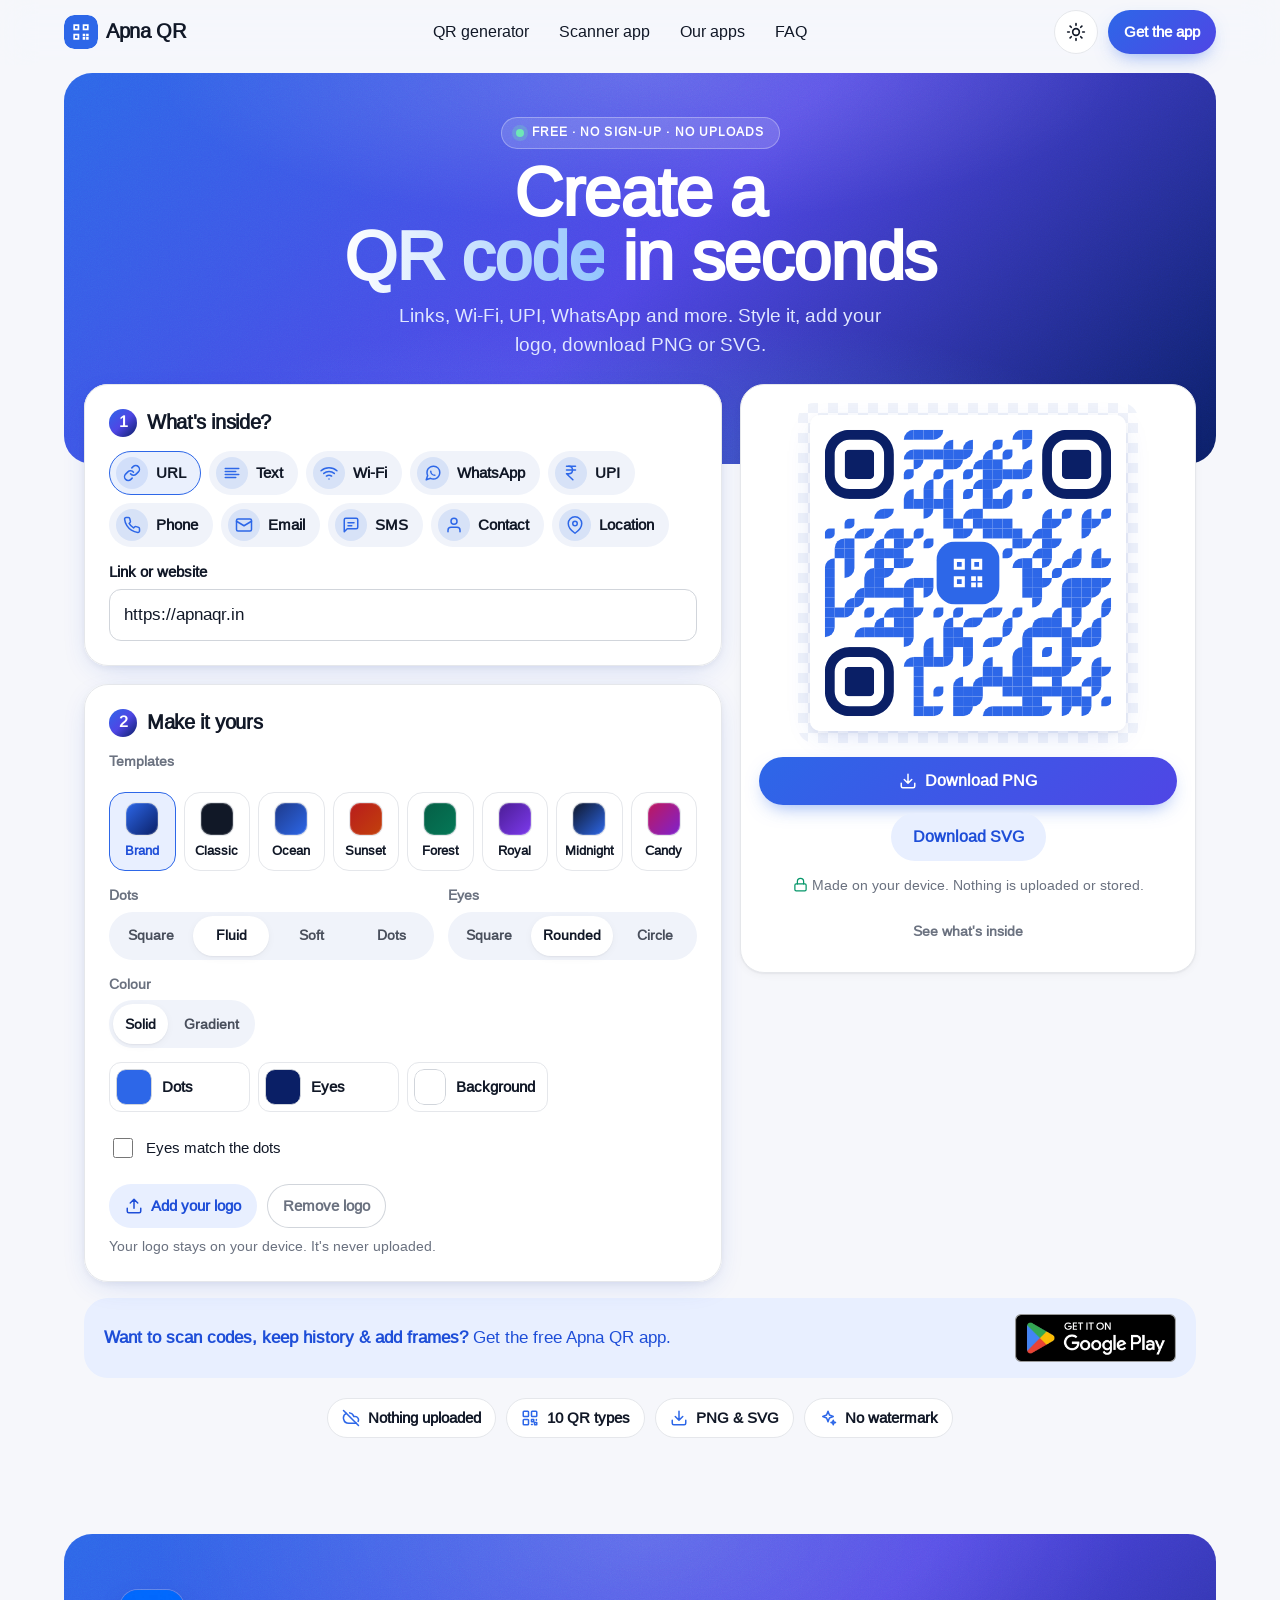
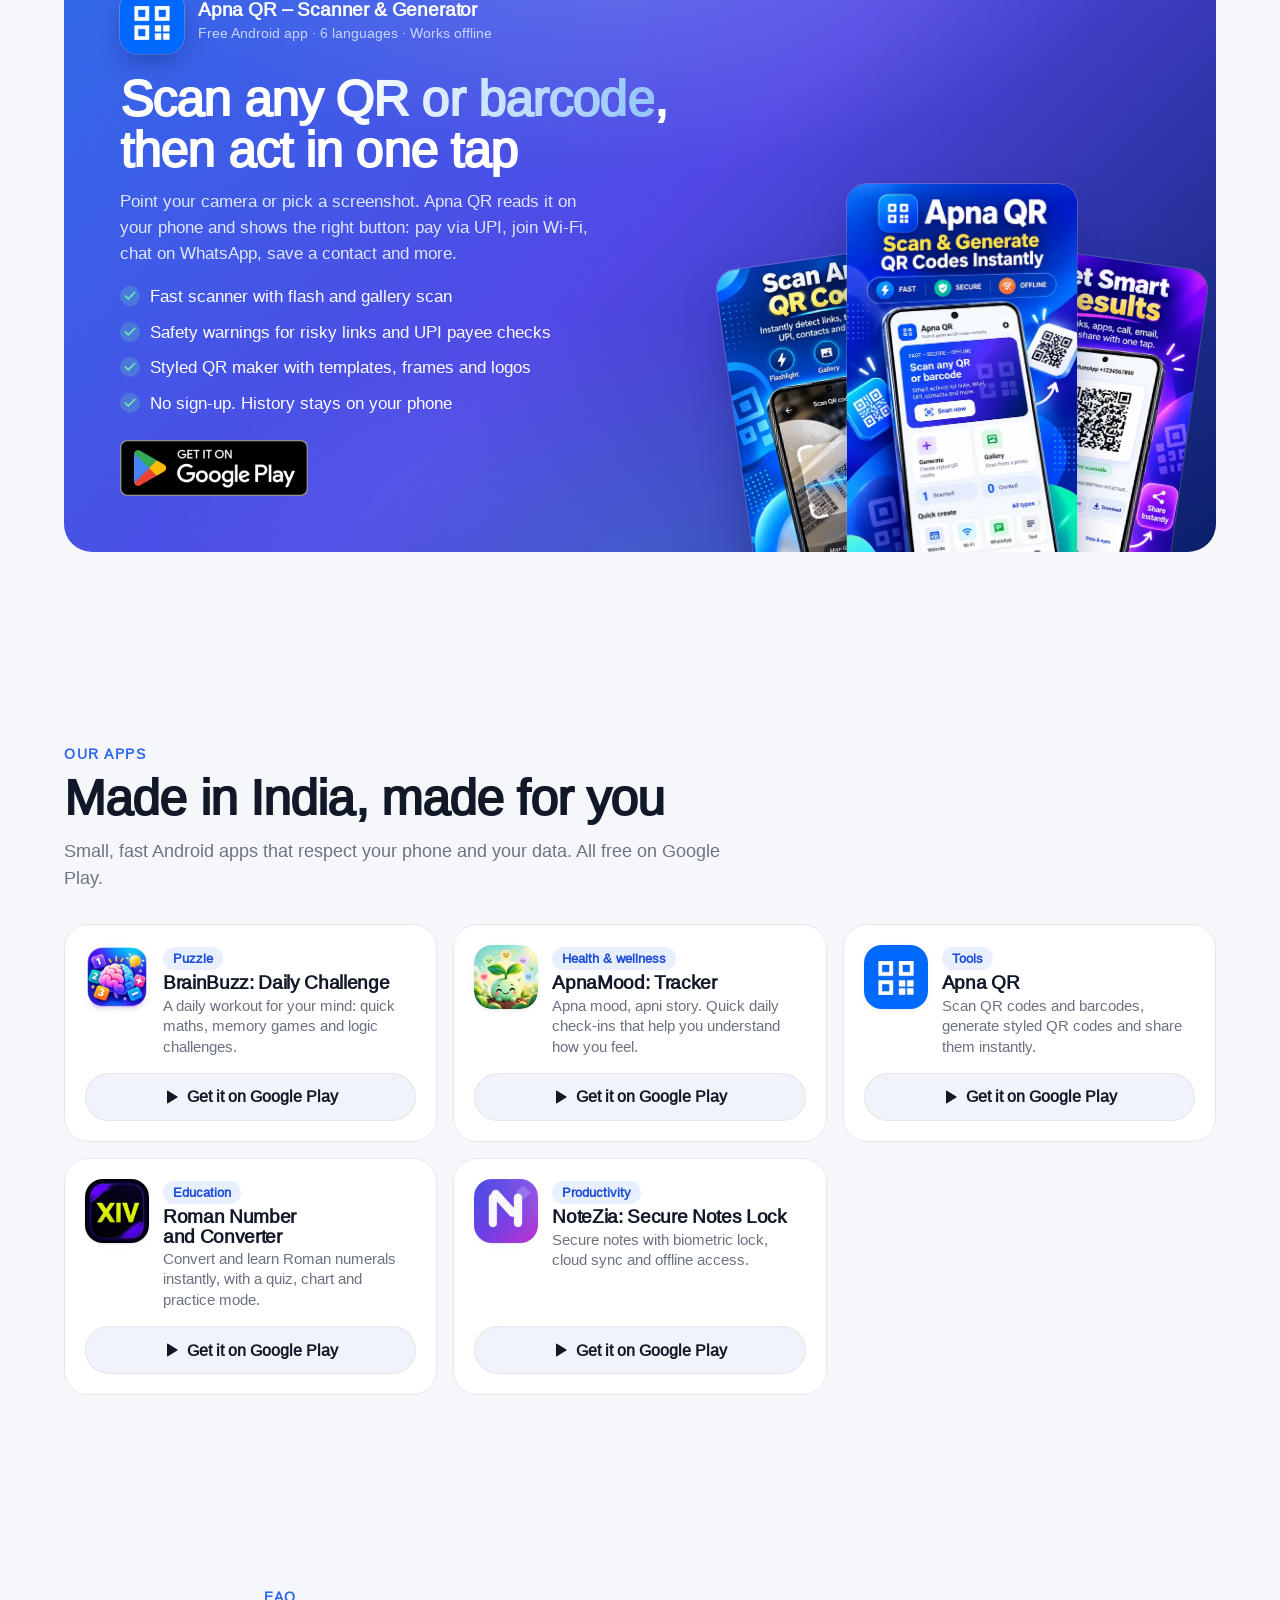
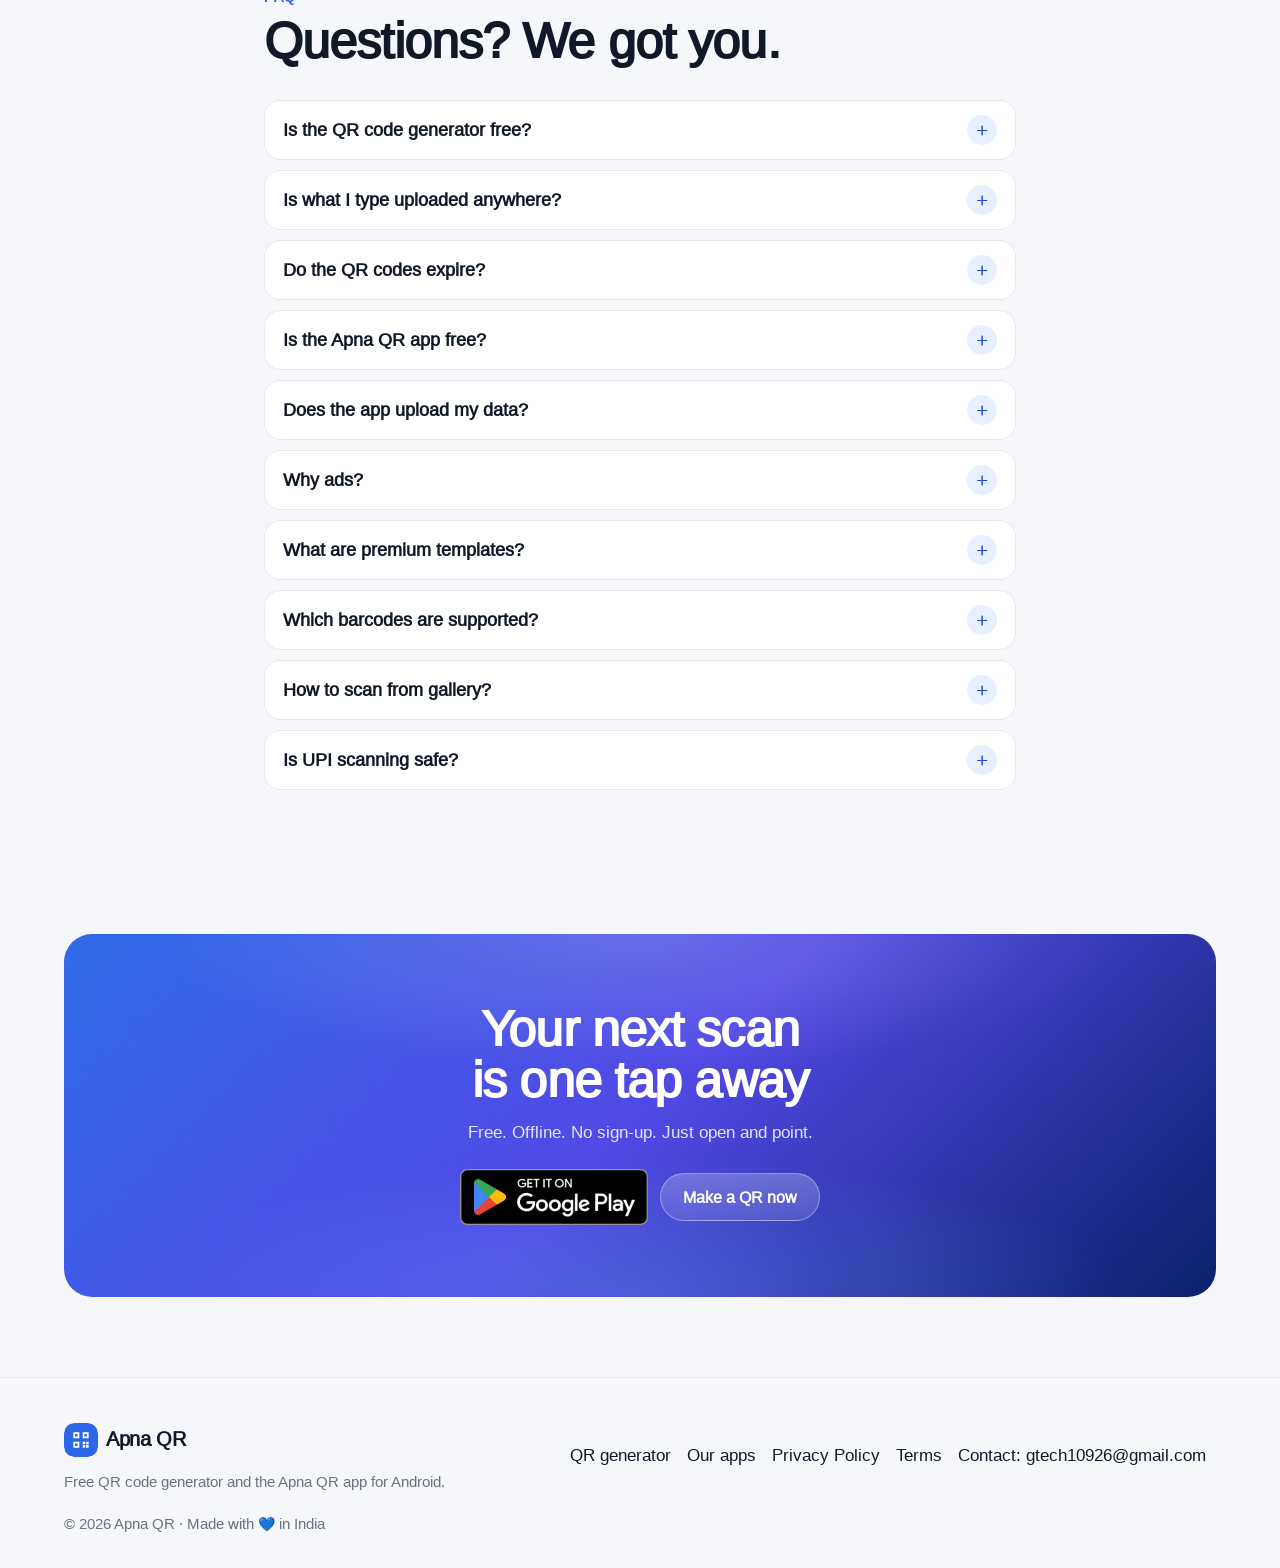
==== commit f4191051: "Remove screenshots, features, language and marquee sections Drop their markup, styles, the bento til" ====
--- a/index.html
+++ b/index.html
@@ -3,8 +3,8 @@
 <head>
 <meta charset="utf-8">
 <meta name="viewport" content="width=device-width, initial-scale=1, viewport-fit=cover">
-<title>Free QR Code Generator with Logo &amp; Styles + Apna QR Scanner App | apnaqr.in</title>
-<meta name="description" content="Make a free QR code for links, text, Wi-Fi, WhatsApp, UPI, phone, email, SMS, contacts and locations. Custom colours, dots, eyes and logo. Download PNG or SVG. Runs 100% in your browser. Plus the Apna QR scanner app for Android.">
+<title>Apna QR</title>
+<meta name="description" content="Make a free QR code for links, text, Wi-Fi, WhatsApp, UPI, phone, email, SMS, contacts and locations. Custom colours, dots, eyes and logo. Download PNG or SVG. Runs 100% in your browser. Plus the Apna QR app for Android.">
 <link rel="canonical" href="https://apnaqr.in/">
 <link rel="alternate" href="android-app://com.app.apnaqrscanner/https/apnaqr.in/">
 <meta name="theme-color" content="#2D67E8">
@@ -13,14 +13,14 @@
 <meta property="og:site_name" content="Apna QR">
 <meta property="og:locale" content="en_IN">
 <meta property="og:url" content="https://apnaqr.in/">
-<meta property="og:title" content="Free QR Code Generator + Apna QR Scanner App">
+<meta property="og:title" content="Apna QR – Free QR Code Generator">
 <meta property="og:description" content="Make styled QR codes for links, Wi-Fi, UPI, WhatsApp and more. PNG &amp; SVG downloads. 100% in your browser, nothing uploaded.">
 <meta property="og:image" content="https://apnaqr.in/assets/img/og-image.jpg">
 <meta property="og:image:width" content="1200">
 <meta property="og:image:height" content="630">
 <meta property="og:image:alt" content="Apna QR: Free QR code generator">
 <meta name="twitter:card" content="summary_large_image">
-<meta name="twitter:title" content="Free QR Code Generator + Apna QR Scanner App">
+<meta name="twitter:title" content="Apna QR – Free QR Code Generator">
 <meta name="twitter:description" content="Make styled QR codes for links, Wi-Fi, UPI, WhatsApp and more. PNG &amp; SVG downloads, nothing uploaded.">
 <meta name="twitter:image" content="https://apnaqr.in/assets/img/og-image.jpg">
 <link rel="icon" href="/favicon.ico" sizes="48x48">
@@ -39,13 +39,14 @@
 {
   "@context": "https://schema.org",
   "@type": "WebApplication",
-  "name": "Apna QR – Free QR Code Generator",
+  "name": "Apna QR",
   "url": "https://apnaqr.in/",
   "description": "Free online QR code generator for links, text, Wi-Fi, WhatsApp, UPI, phone, email, SMS, contacts and locations, with custom colours, dot and eye styles, logos, and PNG or SVG downloads. Runs entirely in the browser.",
   "applicationCategory": "UtilitiesApplication",
   "operatingSystem": "Any",
   "browserRequirements": "Requires JavaScript",
   "isAccessibleForFree": true,
+  "publisher": { "@type": "Organization", "name": "Apna QR", "url": "https://apnaqr.in/", "email": "gtech10926@gmail.com" },
   "offers": { "@type": "Offer", "price": "0", "priceCurrency": "INR" }
 }
 </script>
@@ -54,7 +55,7 @@
   "@context": "https://schema.org",
   "@type": "SoftwareApplication",
   "name": "Apna QR – Scanner & Generator",
-  "alternateName": ["Apna QR Scanner", "Apna QR"],
+  "alternateName": "Apna QR",
   "url": "https://apnaqr.in/",
   "image": "https://apnaqr.in/assets/img/icon-512.png",
   "screenshot": "https://apnaqr.in/assets/img/screens/apnaqr-1.webp",
@@ -288,7 +289,7 @@
     </div>
   </section>
 
-  <!-- 2. Apna QR Scanner app -->
+  <!-- 2. Apna QR app -->
   <section class="section" id="scanner" aria-labelledby="scanner-title">
     <div class="container">
       <div class="app-promo grain reveal">
@@ -320,163 +321,6 @@
           <img src="/assets/img/screens/apnaqr-3.webp" width="480" height="853" loading="lazy" decoding="async" alt="">
         </div>
       </div>
-
-      <div class="section__head section__head--sub reveal">
-        <p class="kicker">Screenshots</p>
-        <h2>A peek inside the app</h2>
-      </div>
-      <ul class="shots" aria-label="Apna QR screenshots">
-        <li><img src="/assets/img/screens/apnaqr-1.webp" width="480" height="853" loading="lazy" decoding="async" alt="Apna QR home screen with Scan now, Generate and Quick create"></li>
-        <li><img src="/assets/img/screens/apnaqr-2.webp" width="480" height="853" loading="lazy" decoding="async" alt="Scanner screen reading a barcode with flash and gallery buttons"></li>
-        <li><img src="/assets/img/screens/apnaqr-3.webp" width="480" height="853" loading="lazy" decoding="async" alt="Scan result for a WhatsApp code with open, copy and share actions"></li>
-        <li><img src="/assets/img/screens/apnaqr-4.webp" width="480" height="853" loading="lazy" decoding="async" alt="QR generator type picker with website, Wi-Fi, WhatsApp, UPI and more"></li>
-        <li><img src="/assets/img/screens/apnaqr-5.webp" width="480" height="853" loading="lazy" decoding="async" alt="QR style templates with colours, logos and dot styles"></li>
-      </ul>
-
-      <div class="section__head section__head--sub reveal">
-        <p class="kicker">Key features</p>
-        <h2>One app. Every code. Zero drama.</h2>
-      </div>
-      <div class="bento">
-        <article class="tile tile--scan tile--xl reveal" data-tilt>
-          <div class="tile__body">
-            <span class="chip-ic" style="--a: var(--c-url)"><svg class="i" aria-hidden="true"><use href="/assets/img/icons.svg#i-scan"/></svg></span>
-            <h3>Scan anything</h3>
-            <p>QR codes and every common barcode, from shop products to boarding passes. Dark corner? Flip on the flash.</p>
-            <ul class="mini-chips" aria-label="Supported formats">
-              <li>QR</li><li>EAN-13</li><li>UPC</li><li>Code 128</li><li>Data Matrix</li><li>PDF417</li><li>+ more</li>
-            </ul>
-          </div>
-          <img class="tile__art" src="/assets/img/scanner-hero.webp" width="640" height="691" loading="lazy" decoding="async" alt="A phone scanning a QR code on a desk with the Apna QR viewfinder">
-        </article>
-
-        <article class="tile tile--photo reveal" data-tilt>
-          <span class="chip-ic" style="--a: var(--c-wifi)"><svg class="i" aria-hidden="true"><use href="/assets/img/icons.svg#i-image"/></svg></span>
-          <h3>Scan from a photo</h3>
-          <p>Got a screenshot? Pick it from your gallery and we read it right on your phone.</p>
-          <div class="lottie-box lottie-box--bar" data-lottie="/assets/lottie/scanning-anim.json" aria-hidden="true"></div>
-        </article>
-
-        <article class="tile tile--safety tile--tall reveal" data-tilt>
-          <span class="chip-ic" style="--a: var(--tertiary)"><svg class="i" aria-hidden="true"><use href="/assets/img/icons.svg#i-shield"/></svg></span>
-          <h3>Safety shield</h3>
-          <p>We check every code before you tap.</p>
-          <ul class="alerts">
-            <li class="alert alert--block"><svg class="i" aria-hidden="true"><use href="/assets/img/icons.svg#i-x"/></svg><span><b>Blocked</b> Harmful link types never open</span></li>
-            <li class="alert alert--warn"><svg class="i" aria-hidden="true"><use href="/assets/img/icons.svg#i-alert"/></svg><span><b>Not secure</b> Heads-up for plain HTTP links</span></li>
-            <li class="alert alert--ok"><svg class="i" aria-hidden="true"><use href="/assets/img/icons.svg#i-upi"/></svg><span><b>Verify the payee name</b> Before every UPI payment</span></li>
-          </ul>
-        </article>
-
-        <article class="tile tile--actions tile--wide reveal" data-tilt>
-          <span class="chip-ic" style="--a: var(--c-upi)"><svg class="i" aria-hidden="true"><use href="/assets/img/icons.svg#i-sparkles"/></svg></span>
-          <h3>Smart actions</h3>
-          <p>The right button shows up for every code. One tap and you're done.</p>
-          <ul class="action-chips">
-            <li style="--a: var(--c-upi)"><span class="chip-ic chip-ic--sm"><svg class="i" aria-hidden="true"><use href="/assets/img/icons.svg#i-upi"/></svg></span>Pay via UPI</li>
-            <li style="--a: var(--c-whatsapp)"><span class="chip-ic chip-ic--sm"><svg class="i" aria-hidden="true"><use href="/assets/img/icons.svg#i-whatsapp"/></svg></span>WhatsApp chat</li>
-            <li style="--a: var(--c-wifi)"><span class="chip-ic chip-ic--sm"><svg class="i" aria-hidden="true"><use href="/assets/img/icons.svg#i-wifi"/></svg></span>Join Wi-Fi</li>
-            <li style="--a: var(--c-contact)"><span class="chip-ic chip-ic--sm"><svg class="i" aria-hidden="true"><use href="/assets/img/icons.svg#i-user"/></svg></span>Save contact</li>
-            <li style="--a: var(--c-location)"><span class="chip-ic chip-ic--sm"><svg class="i" aria-hidden="true"><use href="/assets/img/icons.svg#i-pin"/></svg></span>Open in Maps</li>
-            <li style="--a: var(--c-event)"><span class="chip-ic chip-ic--sm"><svg class="i" aria-hidden="true"><use href="/assets/img/icons.svg#i-calendar"/></svg></span>Add to calendar</li>
-          </ul>
-        </article>
-
-        <article class="tile tile--types reveal" data-tilt>
-          <h3><span class="big-num">10</span> QR types</h3>
-          <p>Make a code for anything you share.</p>
-          <ul class="type-dots" aria-label="QR types">
-            <li style="--a: var(--c-url)" title="Website"><svg class="i" aria-hidden="true"><use href="/assets/img/icons.svg#i-link"/></svg><span class="sr-only">Website</span></li>
-            <li style="--a: var(--c-wifi)" title="Wi-Fi"><svg class="i" aria-hidden="true"><use href="/assets/img/icons.svg#i-wifi"/></svg><span class="sr-only">Wi-Fi</span></li>
-            <li style="--a: var(--c-whatsapp)" title="WhatsApp"><svg class="i" aria-hidden="true"><use href="/assets/img/icons.svg#i-whatsapp"/></svg><span class="sr-only">WhatsApp</span></li>
-            <li style="--a: var(--c-upi)" title="UPI"><svg class="i" aria-hidden="true"><use href="/assets/img/icons.svg#i-upi"/></svg><span class="sr-only">UPI</span></li>
-            <li style="--a: var(--c-text)" title="Text"><svg class="i" aria-hidden="true"><use href="/assets/img/icons.svg#i-text"/></svg><span class="sr-only">Text</span></li>
-            <li style="--a: var(--c-phone)" title="Phone"><svg class="i" aria-hidden="true"><use href="/assets/img/icons.svg#i-phone"/></svg><span class="sr-only">Phone</span></li>
-            <li style="--a: var(--c-email)" title="Email"><svg class="i" aria-hidden="true"><use href="/assets/img/icons.svg#i-mail"/></svg><span class="sr-only">Email</span></li>
-            <li style="--a: var(--c-sms)" title="SMS"><svg class="i" aria-hidden="true"><use href="/assets/img/icons.svg#i-sms"/></svg><span class="sr-only">SMS</span></li>
-            <li style="--a: var(--c-contact)" title="Contact"><svg class="i" aria-hidden="true"><use href="/assets/img/icons.svg#i-user"/></svg><span class="sr-only">Contact</span></li>
-            <li style="--a: var(--c-location)" title="Location"><svg class="i" aria-hidden="true"><use href="/assets/img/icons.svg#i-pin"/></svg><span class="sr-only">Location</span></li>
-          </ul>
-        </article>
-
-        <article class="tile tile--designer tile--wide reveal" data-tilt>
-          <span class="chip-ic" style="--a: var(--c-deeplink)"><svg class="i" aria-hidden="true"><use href="/assets/img/icons.svg#i-palette"/></svg></span>
-          <h3>Styled QR designer</h3>
-          <p>Dots, eyes, frames with labels, gradients and your own logo. Your QR, your vibe.</p>
-          <ul class="dot-styles" aria-label="Dot styles">
-            <li><span class="dot-demo dot-demo--square" aria-hidden="true"><i></i><i></i><i></i><i></i></span>Square</li>
-            <li><span class="dot-demo dot-demo--fluid" aria-hidden="true"><i></i><i></i><i></i><i></i></span>Fluid</li>
-            <li><span class="dot-demo dot-demo--soft" aria-hidden="true"><i></i><i></i><i></i><i></i></span>Soft</li>
-            <li><span class="dot-demo dot-demo--dots" aria-hidden="true"><i></i><i></i><i></i><i></i></span>Dots</li>
-          </ul>
-          <p class="tile__fine">Eyes: Square, Rounded, Circle · Frames with labels · Gradients · Your logo</p>
-        </article>
-
-        <article class="tile tile--templates reveal" data-tilt>
-          <h3><span class="big-num">8</span> templates</h3>
-          <p>One tap, fresh look.</p>
-          <ul class="swatches" aria-label="Templates">
-            <li style="--s1:#2D67E8;--s2:#0A1F66">Brand</li>
-            <li style="--s1:#111827;--s2:#111827">Classic</li>
-            <li style="--s1:#1E3A8A;--s2:#2D67E8">Ocean</li>
-            <li style="--s1:#B91C1C;--s2:#C2410C">Sunset</li>
-            <li style="--s1:#065F46;--s2:#047857">Forest</li>
-            <li style="--s1:#4C1D95;--s2:#7C3AED">Royal</li>
-            <li style="--s1:#0F172A;--s2:#2D67E8">Midnight</li>
-            <li style="--s1:#BE185D;--s2:#7E22CE">Candy</li>
-          </ul>
-        </article>
-
-        <article class="tile tile--history reveal" data-tilt>
-          <span class="chip-ic" style="--a: var(--c-phone)"><svg class="i" aria-hidden="true"><use href="/assets/img/icons.svg#i-history"/></svg></span>
-          <h3>History with search &amp; filters</h3>
-          <div class="fake-search" aria-hidden="true"><svg class="i"><use href="/assets/img/icons.svg#i-search"/></svg>chai point upi</div>
-          <ul class="filter-pills" aria-hidden="true"><li class="is-on">All</li><li>Scanned</li><li>Created</li></ul>
-        </article>
-
-        <article class="tile tile--export reveal" data-tilt>
-          <span class="chip-ic" style="--a: var(--c-sms)"><svg class="i" aria-hidden="true"><use href="/assets/img/icons.svg#i-download"/></svg></span>
-          <h3>Export PNG / share</h3>
-          <p>Save in HD or send straight to WhatsApp, Insta or anywhere.</p>
-        </article>
-
-        <article class="tile tile--theme reveal" data-tilt>
-          <div class="theme-split" aria-hidden="true">
-            <span class="theme-split__light"><svg class="i"><use href="/assets/img/icons.svg#i-sun"/></svg></span>
-            <span class="theme-split__dark"><svg class="i"><use href="/assets/img/icons.svg#i-moon"/></svg></span>
-          </div>
-          <h3>Light &amp; dark mode</h3>
-          <p>Easy on the eyes at 2&nbsp;AM.</p>
-        </article>
-      </div>
-
-      <div class="lang card reveal">
-        <div>
-          <p class="kicker">Speaks your language</p>
-          <h2>Apni bhasha mein scan karo</h2>
-          <p class="section__sub">The whole app works in six languages. Switch any time from settings.</p>
-        </div>
-        <ul class="lang__chips">
-          <li lang="en">English</li>
-          <li lang="hi">हिन्दी</li>
-          <li lang="ta">தமிழ்</li>
-          <li lang="te">తెలుగు</li>
-          <li lang="bn">বাংলা</li>
-          <li lang="mr">मराठी</li>
-        </ul>
-      </div>
-    </div>
-  </section>
-
-  <!-- Use-case marquee -->
-  <section class="marquee-wrap" aria-label="Things people use Apna QR for">
-    <div class="marquee">
-      <ul class="marquee__track">
-        <li>🛍️ Shop ka UPI QR</li><li>Wi-Fi share karo bina password bataye</li><li>📇 Visiting card ab QR mein</li><li>Insta bio link</li><li>💍 Wedding location pin</li><li>Café menu QR</li><li>Product barcode check</li>
-      </ul>
-      <ul class="marquee__track" aria-hidden="true">
-        <li>🛍️ Shop ka UPI QR</li><li>Wi-Fi share karo bina password bataye</li><li>📇 Visiting card ab QR mein</li><li>Insta bio link</li><li>💍 Wedding location pin</li><li>Café menu QR</li><li>Product barcode check</li>
-      </ul>
     </div>
   </section>
 
@@ -609,14 +453,14 @@
   <div class="container footer__inner">
     <div class="footer__brand">
       <a class="brand" href="/" aria-label="Apna QR home"><img src="/assets/img/logo-mark.svg" width="34" height="34" alt=""><span>Apna QR</span></a>
-      <p>Free QR code generator and the Apna QR scanner app for Android.</p>
+      <p>Free QR code generator and the Apna QR app for Android.</p>
     </div>
     <nav class="footer__links" aria-label="Footer">
       <a href="/create/">QR generator</a>
       <a href="/#apps">Our apps</a>
       <a href="/privacy.html">Privacy Policy</a>
       <a href="/terms.html">Terms</a>
-      <a href="mailto:support@apnaqr.in">Contact: support@apnaqr.in</a>
+      <a href="mailto:gtech10926@gmail.com">Contact: gtech10926@gmail.com</a>
     </nav>
     <p class="footer__legal">© <span data-year>2026</span> Apna QR · Made with 💙 in India</p>
   </div>
--- a/assets/css/styles.css
+++ b/assets/css/styles.css
@@ -326,112 +326,6 @@
 .kicker { margin-bottom: 10px; font-size: 13px; font-weight: 700; letter-spacing: .12em; text-transform: uppercase; color: var(--primary); }
 .section__sub { margin-top: 12px; color: var(--text-2); font-size: 1.0625rem; }
 
-/* ---------- Bento ---------- */
-.bento { display: grid; gap: 14px; grid-template-columns: 1fr; grid-auto-flow: dense; }
-.tile {
-  position: relative; display: flex; flex-direction: column; gap: 10px; overflow: hidden;
-  padding: 22px; border-radius: var(--r-lg);
-  background: var(--surface); border: 1px solid var(--outline-variant); box-shadow: var(--shadow-sm);
-  transform: perspective(900px) rotateX(var(--rx, 0deg)) rotateY(var(--ry, 0deg));
-  transition: transform .35s var(--ease), box-shadow .35s var(--ease), border-color .35s;
-}
-.tile:hover { box-shadow: var(--shadow-md); border-color: color-mix(in srgb, var(--primary) 35%, var(--outline-variant)); }
-.tile p { color: var(--text-2); }
-.tile h3 { font-size: 1.25rem; }
-.tile__fine { font-size: 14px; }
-.big-num { font-size: 2.25rem; font-weight: 800; background: var(--hero-gradient); -webkit-background-clip: text; background-clip: text; color: transparent; margin-right: 4px; }
-:root[data-theme="dark"] .big-num { background: linear-gradient(135deg, #93C5FD, #C4B5FD); -webkit-background-clip: text; background-clip: text; }
-@media (prefers-color-scheme: dark) { :root:not([data-theme="light"]) .big-num { background: linear-gradient(135deg, #93C5FD, #C4B5FD); -webkit-background-clip: text; background-clip: text; } }
-
-.tile--scan { padding: 0; background: var(--hero-glow), var(--hero-gradient); color: #FFFFFF; border: 0; }
-.tile--scan p { color: #E0E7FF; }
-.tile--scan .tile__body { display: flex; flex-direction: column; gap: 10px; padding: 22px 22px 0; }
-:root .tile.tile--scan .chip-ic { background: rgb(255 255 255 / 0.18); color: #FFFFFF; }
-.tile__art { width: 100%; max-width: 360px; margin: 6px auto -40px; border-radius: 24px 24px 0 0; }
-.mini-chips { display: flex; flex-wrap: wrap; gap: 6px; }
-.mini-chips li { padding: 4px 10px; border-radius: var(--r-pill); font-size: 12px; font-weight: 600; background: rgb(255 255 255 / 0.16); border: 1px solid rgb(255 255 255 / 0.28); }
-
-.lottie-box { width: 100%; margin-top: auto; }
-.lottie-box--bar { max-width: 220px; aspect-ratio: 292 / 208; align-self: center; }
-
-.alerts { display: grid; gap: 8px; margin-top: 6px; }
-.alert { display: flex; gap: 10px; align-items: flex-start; padding: 12px; border-radius: var(--r-sm); font-size: 14px; color: var(--text); line-height: 1.35; }
-.alert span { display: grid; gap: 2px; }
-.alert .i { width: 18px; height: 18px; margin-top: 1px; }
-.alert--block { background: color-mix(in srgb, var(--error) 10%, transparent); }
-.alert--block .i { color: var(--error); }
-.alert--warn { background: color-mix(in srgb, #F59E0B 14%, transparent); }
-.alert--warn .i { color: var(--warn); }
-.alert--ok { background: color-mix(in srgb, var(--tertiary) 12%, transparent); }
-.alert--ok .i { color: var(--tertiary); }
-
-.action-chips { display: flex; flex-wrap: wrap; gap: 8px; margin-top: 4px; }
-.action-chips li { display: inline-flex; align-items: center; gap: 8px; padding: 6px 12px 6px 6px; border-radius: var(--r-pill); background: var(--surface-variant); font-size: 14px; font-weight: 600; }
-.action-chips .chip-ic--sm { border-radius: 50%; }
-
-.type-dots { display: grid; grid-template-columns: repeat(5, 1fr); gap: 8px; margin-top: auto; }
-.type-dots li { --a: var(--primary); display: grid; place-items: center; aspect-ratio: 1; border-radius: var(--r-chip); color: var(--a); background: color-mix(in srgb, var(--a) 12%, transparent); }
-.type-dots .i { width: 20px; height: 20px; }
-
-.dot-styles { display: grid; grid-template-columns: repeat(4, 1fr); gap: 10px; }
-.dot-styles li { display: grid; justify-items: center; gap: 6px; padding: 12px 6px; border-radius: var(--r-md); background: var(--surface-variant); font-size: 13px; font-weight: 600; }
-.dot-demo { display: grid; grid-template-columns: repeat(2, 16px); gap: 3px; }
-.dot-demo i { width: 16px; height: 16px; background: var(--hero-gradient); }
-.dot-demo--fluid i:nth-child(1) { border-radius: 8px 2px 2px 2px; }
-.dot-demo--fluid i:nth-child(2) { border-radius: 2px 8px 2px 2px; }
-.dot-demo--fluid i:nth-child(3) { border-radius: 2px 2px 2px 8px; }
-.dot-demo--fluid i:nth-child(4) { border-radius: 2px 2px 8px 2px; }
-.dot-demo--soft i { border-radius: 5px; }
-.dot-demo--dots i { border-radius: 50%; }
-
-.swatches { display: grid; grid-template-columns: repeat(4, 1fr); gap: 10px 6px; margin-top: auto; }
-.swatches li { display: grid; justify-items: center; gap: 4px; font-size: 12px; font-weight: 600; color: var(--text-2); }
-.swatches li::before { content: ""; width: 36px; height: 36px; border-radius: 12px; background: linear-gradient(135deg, var(--s1), var(--s2)); box-shadow: inset 0 0 0 1px rgb(255 255 255 / 0.25); }
-
-.fake-search { display: flex; align-items: center; gap: 8px; padding: 10px 14px; border-radius: var(--r-pill); background: var(--surface-variant); color: var(--text-2); font-size: 14px; }
-.fake-search .i { width: 16px; height: 16px; }
-.filter-pills { display: flex; gap: 6px; }
-.filter-pills li { padding: 6px 12px; border-radius: var(--r-pill); font-size: 13px; font-weight: 600; border: 1px solid var(--outline-variant); }
-.filter-pills .is-on { background: var(--primary); color: var(--on-primary); border-color: transparent; }
-
-.theme-split { display: grid; grid-template-columns: 1fr 1fr; height: 64px; border-radius: var(--r-md); overflow: hidden; border: 1px solid var(--outline-variant); }
-.theme-split span { display: grid; place-items: center; }
-.theme-split__light { background: #F6F7FB; color: #CA8A04; }
-.theme-split__dark { background: #0F1219; color: #7DA2FF; }
-
-@media (min-width: 640px) {
-  .bento { grid-template-columns: repeat(2, 1fr); }
-  .tile--xl, .tile--wide { grid-column: span 2; }
-  .tile--scan { flex-direction: row; align-items: stretch; }
-  .tile--scan .tile__body { padding: 28px 0 28px 28px; flex: 1.1; }
-  .tile__art { flex: 1; width: 50%; max-width: 300px; margin: 28px 0 -60px 0; align-self: flex-end; }
-}
-@media (min-width: 1024px) {
-  .bento { grid-template-columns: repeat(4, 1fr); gap: 16px; }
-  .tile { padding: 26px; }
-  .tile--xl { grid-column: span 2; grid-row: span 2; flex-direction: column; }
-  .tile--scan .tile__body { padding: 30px 30px 0; flex: none; }
-  .tile--scan .tile__art { width: 78%; max-width: 360px; margin: auto auto -60px; align-self: center; }
-  .tile--tall { grid-row: span 2; }
-  .tile--wide { grid-column: span 2; }
-}
-
-/* ---------- Languages ---------- */
-.lang { display: grid; gap: 24px; padding: 28px 22px; border-radius: var(--r-xl); background: linear-gradient(135deg, var(--primary-container), var(--secondary-container)); border: 0; }
-.lang h2 { font-size: clamp(1.5rem, 1.1rem + 2vw, 2.25rem); }
-.lang__chips { display: flex; flex-wrap: wrap; gap: 10px; }
-.lang__chips li { padding: 10px 18px; border-radius: var(--r-pill); background: var(--surface); font-weight: 600; font-size: 1.0625rem; box-shadow: var(--shadow-sm); transition: transform .25s var(--ease); }
-.lang__chips li:hover { transform: translateY(-3px) rotate(-2deg); }
-@media (min-width: 900px) { .lang { grid-template-columns: 1fr 1fr; align-items: center; padding: 48px; } .lang__chips { justify-content: flex-end; } }
-
-/* ---------- Marquee ---------- */
-.marquee-wrap { display: grid; gap: 12px; padding: 24px 0; overflow: hidden; }
-.marquee { display: flex; width: max-content; gap: 12px; }
-.marquee__track { display: flex; flex: none; gap: 12px; animation: marquee 40s linear infinite; }
-.marquee:hover .marquee__track { animation-play-state: paused; }
-.marquee__track li { padding: 12px 20px; border-radius: var(--r-pill); white-space: nowrap; font-weight: 600; background: var(--surface); border: 1px solid var(--outline-variant); }
-@keyframes marquee { to { transform: translateX(calc(-100% - 12px)); } }
-
 /* ---------- Generator ---------- */
 /* Order on phones: content → preview → style, so the QR shows up right under the input. */
 .gen { display: grid; gap: 14px; align-items: start; grid-template-areas: "content" "preview" "style"; }
@@ -447,8 +341,7 @@
 .gen__label { font-size: 13px; font-weight: 700; color: var(--text-2); margin-bottom: 6px; }
 .gen__hint { font-size: 13px; color: var(--text-2); }
 
-.type-tabs { display: flex; gap: 8px; overflow-x: auto; padding: 2px 2px 6px; margin-inline: -2px; scrollbar-width: none; }
-.type-tabs::-webkit-scrollbar { display: none; }
+.type-tabs { display: flex; flex-wrap: wrap; gap: 8px; }
 .type-chip {
   --a: var(--primary);
   position: relative; display: inline-flex; align-items: center; gap: 8px; flex: none;
@@ -529,9 +422,7 @@
 
 .preview__note { font-size: 13px; color: var(--text-2); text-align: center; text-wrap: balance; }
 .preview__note .i { display: inline-block; vertical-align: -2px; width: 15px; height: 15px; margin-right: 4px; color: var(--tertiary); }
-@media (max-width: 559px) {
-  .type-tabs { -webkit-mask-image: linear-gradient(90deg, #000 82%, transparent); mask-image: linear-gradient(90deg, #000 82%, transparent); padding-right: 32px; }
-}
+
 
 @media (min-width: 900px) {
   .gen { grid-template-columns: minmax(0, 1.4fr) minmax(0, 1fr); grid-template-areas: "content preview" "style preview"; gap: 18px; }
@@ -593,15 +484,6 @@
   .app-promo__shots img:nth-child(2) { width: 230px; }
 }
 
-.section__head--sub { margin: 56px 0 24px; }
-.section__head--sub h2 { font-size: clamp(1.5rem, 1.1rem + 2vw, 2.25rem); }
-
-.shots { display: grid; grid-auto-flow: column; grid-auto-columns: 58%; gap: 14px; overflow-x: auto; scroll-snap-type: x mandatory; padding: 4px 4px 16px; margin-inline: -4px; scrollbar-width: thin; }
-.shots li { scroll-snap-align: start; }
-.shots img { width: 100%; border-radius: 22px; box-shadow: var(--shadow-md); border: 1px solid var(--outline-variant); }
-@media (min-width: 640px) { .shots { grid-auto-columns: 32%; } }
-@media (min-width: 1024px) { .shots { grid-auto-flow: row; grid-template-columns: repeat(5, 1fr); overflow: visible; } }
-#scanner .lang { margin-top: 40px; }
 
 .nudge {
   display: flex; flex-wrap: wrap; align-items: center; justify-content: space-between; gap: 14px;
@@ -705,12 +587,9 @@
   *, *::before, *::after { animation-duration: .001ms !important; animation-iteration-count: 1 !important; transition-duration: .001ms !important; }
   .js .reveal { opacity: 1; transform: none; }
   .scan-line { top: 50%; }
-  .marquee, .marquee__track { width: auto; flex-wrap: wrap; justify-content: center; }
-  .marquee__track[aria-hidden="true"] { display: none; }
-  .tile { transform: none !important; }
-}
-
-@media (min-width: 560px) { .type-tabs { flex-wrap: wrap; overflow: visible; } }
+}
+
+
 .prose code, .page-head code { color: var(--text); font-size: .9em; padding: 2px 6px; border-radius: 6px; background: var(--surface-variant); }
 .gen__legend + * { clear: both; }
 .gen-hero .grad-word, .app-promo .grad-word { white-space: nowrap; }
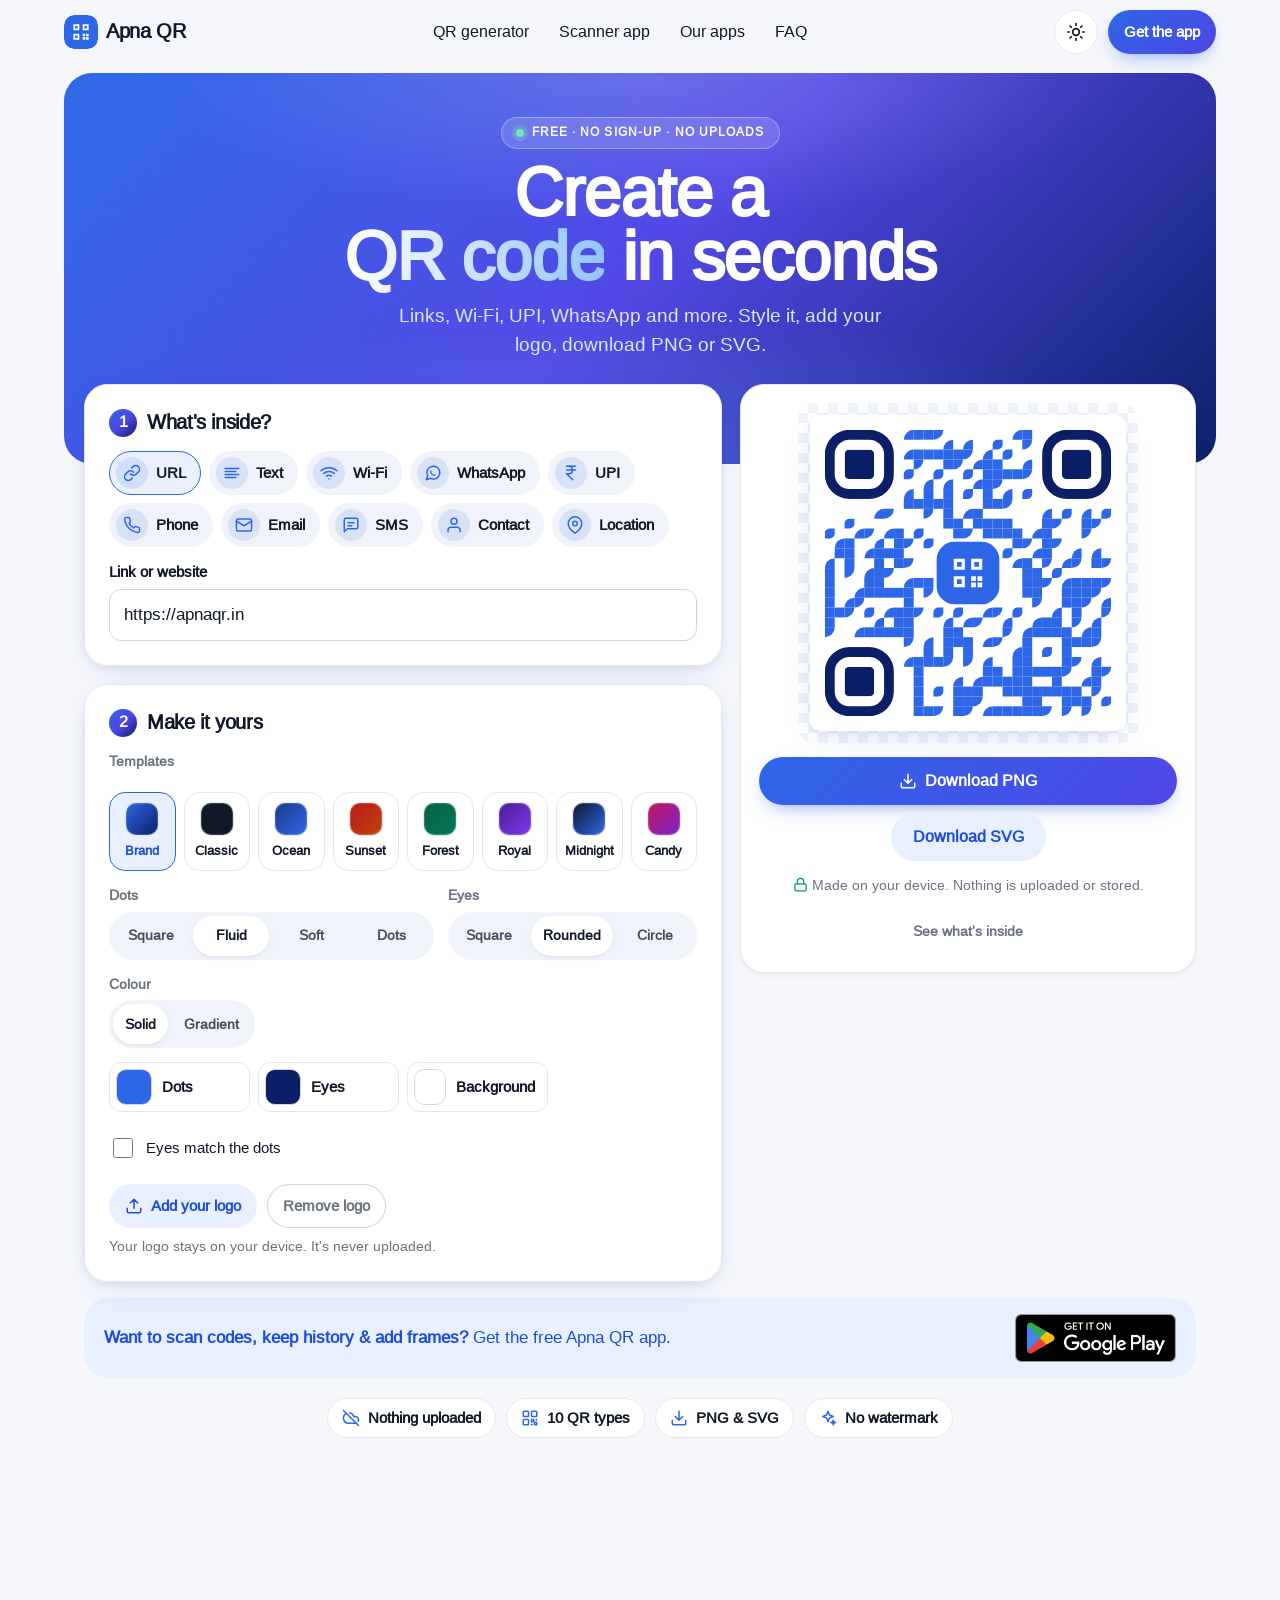
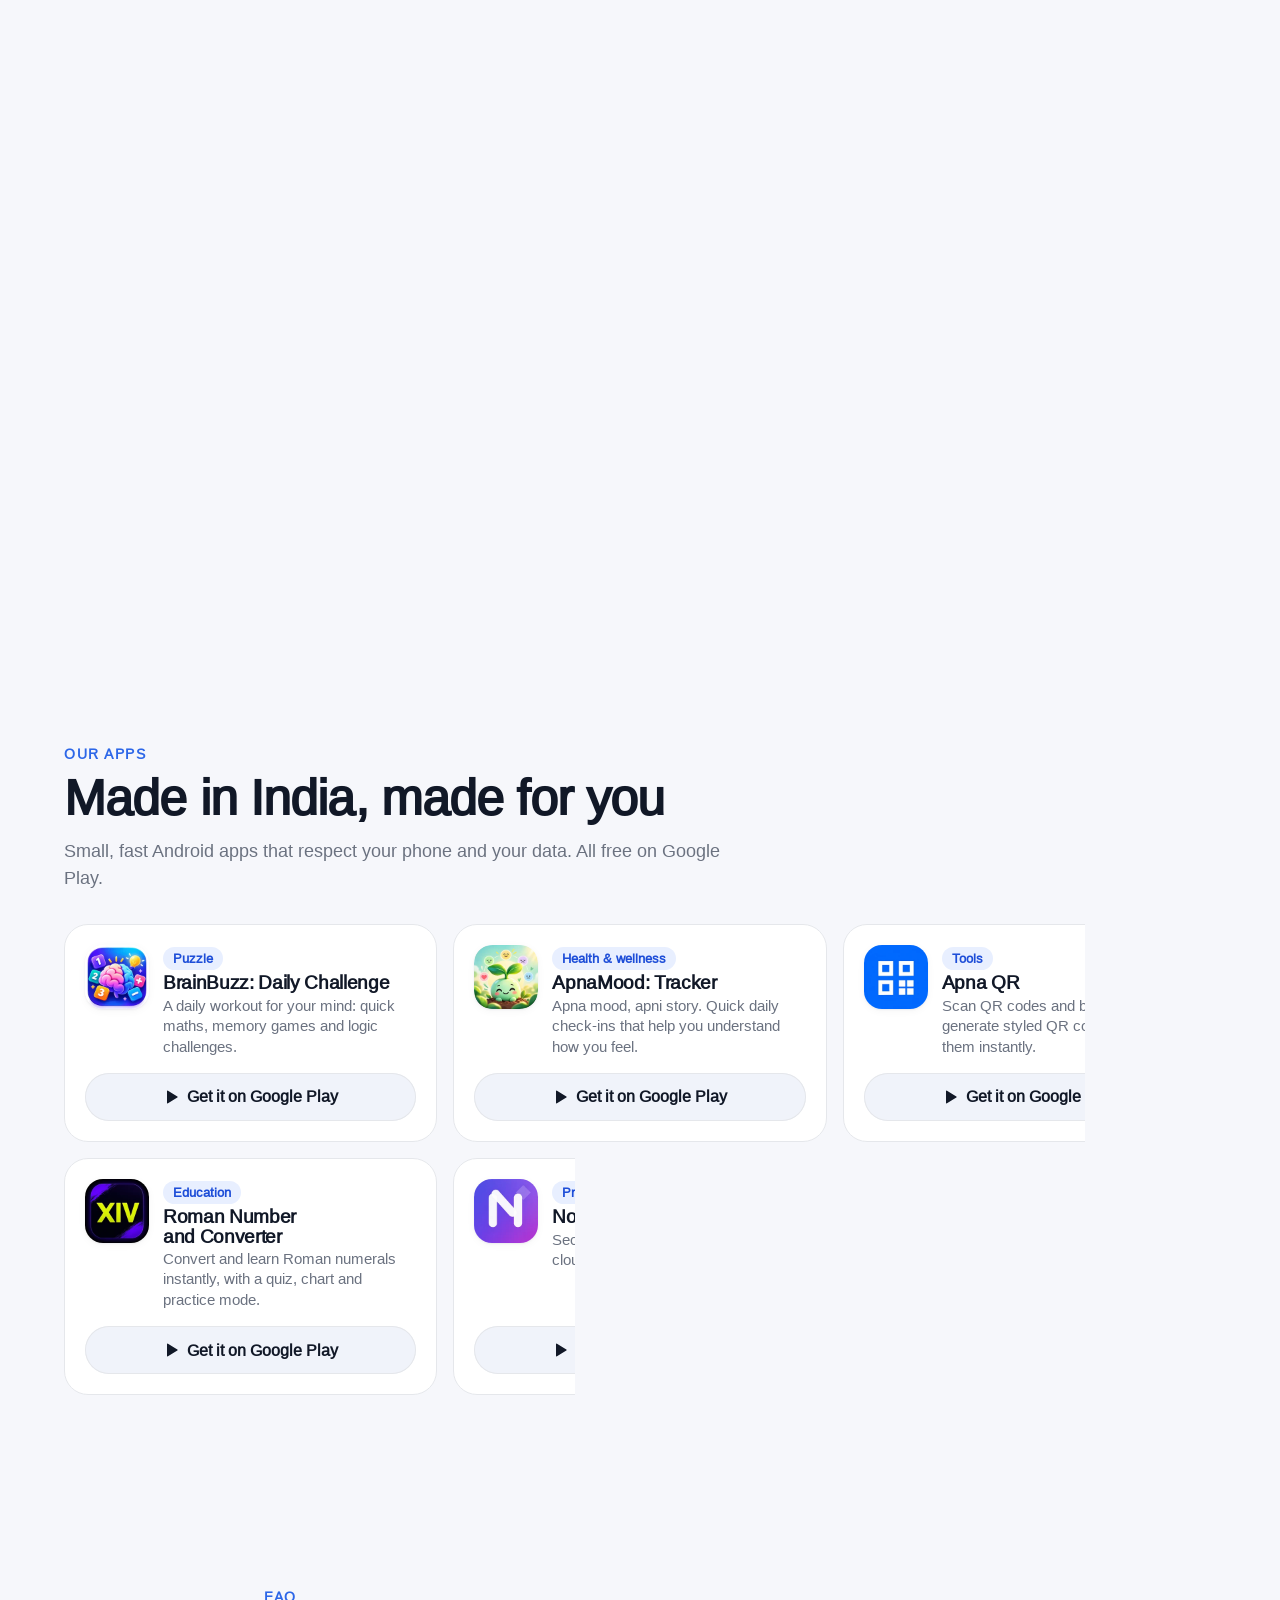
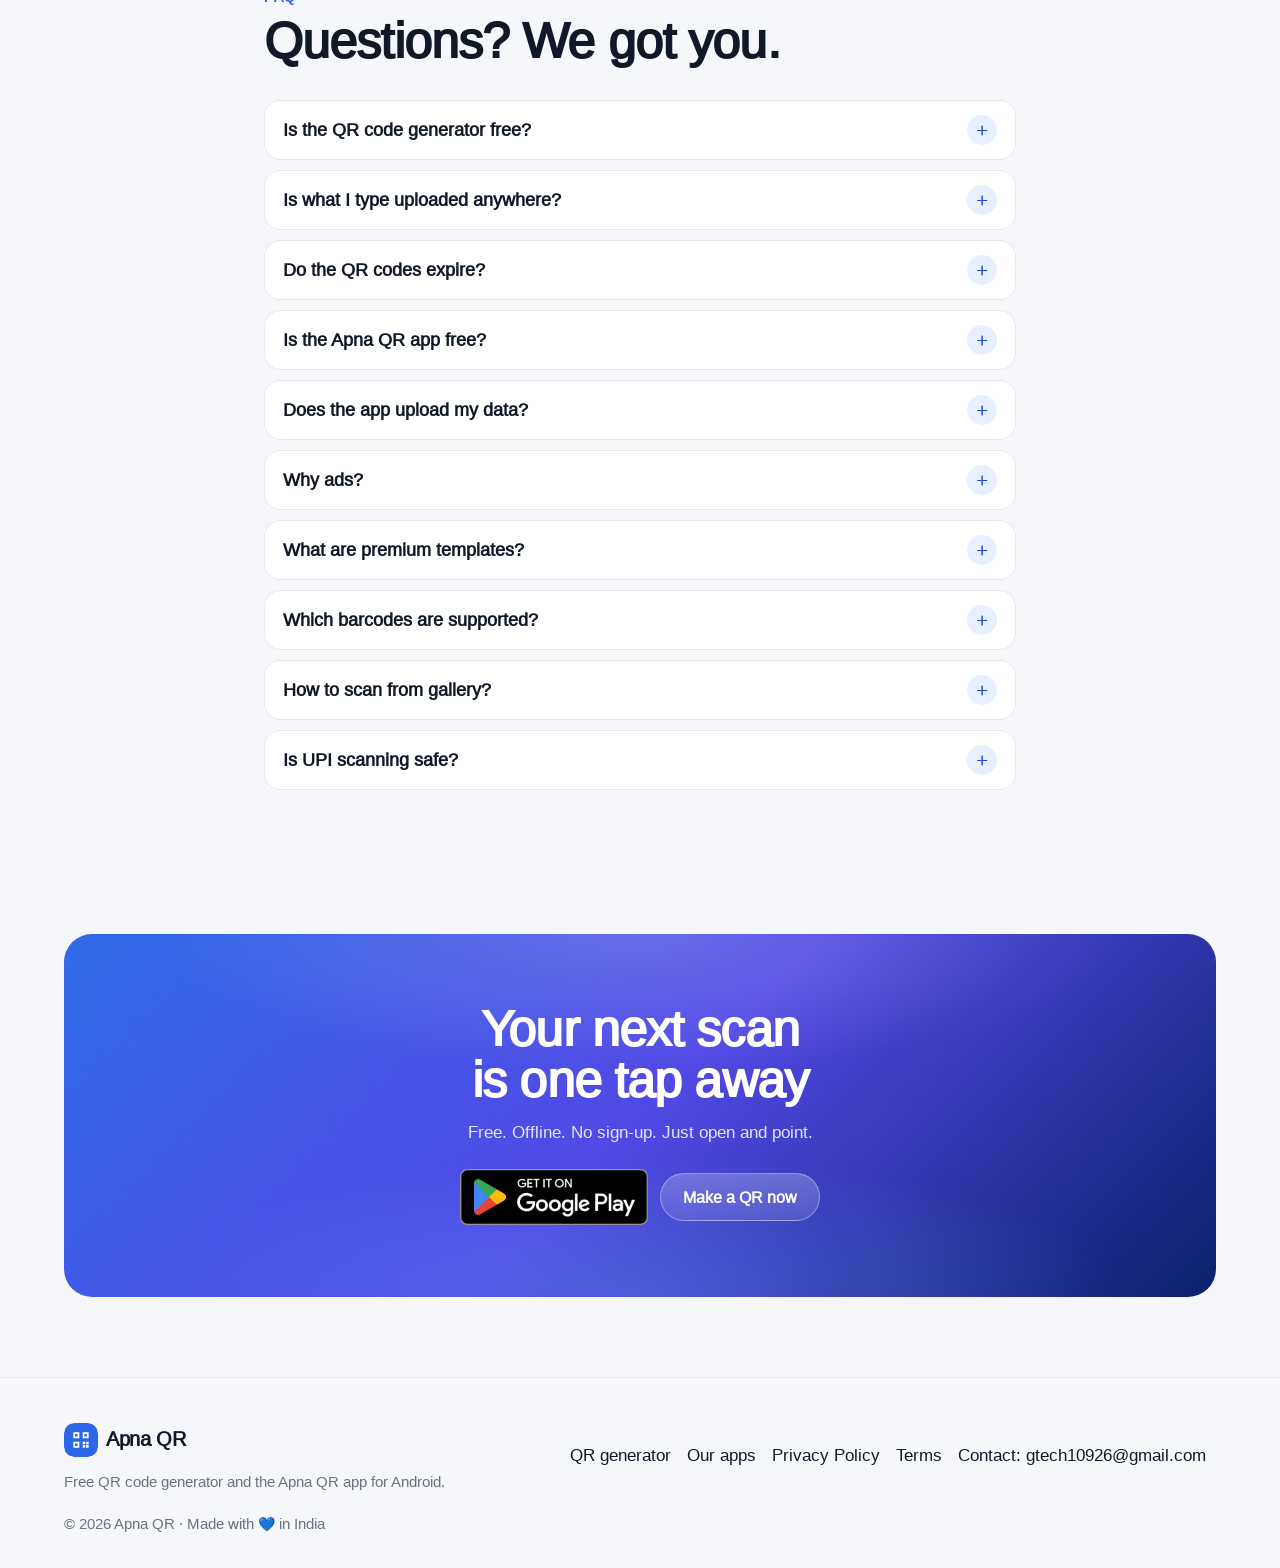
==== commit 35dc7c92: "Add AdSense banner slots, switched off until real IDs are set Two labelled responsive slots on the h" ====
--- a/index.html
+++ b/index.html
@@ -23,6 +23,8 @@
 <meta name="twitter:title" content="Apna QR – Free QR Code Generator">
 <meta name="twitter:description" content="Make styled QR codes for links, Wi-Fi, UPI, WhatsApp and more. PNG &amp; SVG downloads, nothing uploaded.">
 <meta name="twitter:image" content="https://apnaqr.in/assets/img/og-image.jpg">
+<!-- AdSense site verification: replace with your publisher ID (same as in /assets/js/ads.js) -->
+<meta name="google-adsense-account" content="ca-pub-XXXXXXXXXXXXXXXX">
 <link rel="icon" href="/favicon.ico" sizes="48x48">
 <link rel="apple-touch-icon" href="/assets/img/apple-touch-icon.png">
 <link rel="manifest" href="/manifest.webmanifest">
@@ -35,6 +37,7 @@
 <script>(function(){var d=document.documentElement;d.className+=' js';try{var t=localStorage.getItem('apnaqr-theme');if(t==='light'||t==='dark')d.setAttribute('data-theme',t)}catch(e){}})();</script>
 <script src="/assets/js/main.js" defer></script>
 <script src="/assets/js/generator.js" defer></script>
+<script src="/assets/js/ads.js" defer></script>
 <script type="application/ld+json">
 {
   "@context": "https://schema.org",
@@ -289,6 +292,16 @@
     </div>
   </section>
 
+  <!-- Ad: below the QR generator. Hidden until AdSense IDs are set in /assets/js/ads.js -->
+  <aside class="ad-slot" data-ad-slot-key="below-generator" aria-label="Advertisement" hidden>
+    <div class="container">
+      <div class="ad-slot__box">
+        <p class="ad-slot__label">Advertisement</p>
+        <ins class="adsbygoogle ad-slot__unit" style="display:block" data-ad-format="horizontal" data-full-width-responsive="true"></ins>
+      </div>
+    </div>
+  </aside>
+
   <!-- 2. Apna QR app -->
   <section class="section" id="scanner" aria-labelledby="scanner-title">
     <div class="container">
@@ -382,6 +395,16 @@
     </div>
   </section>
 
+  <!-- Ad: between Our apps and FAQ. Hidden until AdSense IDs are set in /assets/js/ads.js -->
+  <aside class="ad-slot" data-ad-slot-key="between-sections" aria-label="Advertisement" hidden>
+    <div class="container">
+      <div class="ad-slot__box">
+        <p class="ad-slot__label">Advertisement</p>
+        <ins class="adsbygoogle ad-slot__unit" style="display:block" data-ad-format="horizontal" data-full-width-responsive="true"></ins>
+      </div>
+    </div>
+  </aside>
+
   <!-- FAQ -->
   <section class="section" id="faq" aria-labelledby="faq-title">
     <div class="container container--narrow">
@@ -460,6 +483,7 @@
       <a href="/#apps">Our apps</a>
       <a href="/privacy.html">Privacy Policy</a>
       <a href="/terms.html">Terms</a>
+      <a href="/privacy.html#ads" data-ad-privacy hidden>Ad privacy choices</a>
       <a href="mailto:gtech10926@gmail.com">Contact: gtech10926@gmail.com</a>
     </nav>
     <p class="footer__legal">© <span data-year>2026</span> Apna QR · Made with 💙 in India</p>
--- a/assets/css/styles.css
+++ b/assets/css/styles.css
@@ -595,3 +595,16 @@
 .gen-hero .grad-word, .app-promo .grad-word { white-space: nowrap; }
 @media (min-width: 768px) { .gen-hero__band h1 { max-width: 22ch; } }
 .tpl::before { box-shadow: inset 0 0 0 1px rgb(255 255 255 / 0.18), 0 0 0 1px var(--outline-variant); }
+
+/* ---------- Ad slots (Google AdSense) ----------
+   Neutral box with an "Advertisement" label so ads never look like generator controls.
+   Space is reserved to limit layout shift; unfilled units collapse. */
+.ad-slot { margin: 40px 0 8px; }
+.ad-slot__box {
+  max-width: 970px; margin-inline: auto; padding: 10px 12px 12px;
+  border-radius: var(--r-md); border: 1px solid var(--outline-variant); background: var(--surface);
+}
+.ad-slot__label { margin-bottom: 6px; font-size: 11px; font-weight: 600; letter-spacing: .08em; text-transform: uppercase; color: var(--text-2); text-align: center; }
+.ad-slot__unit { width: 100%; min-height: 100px; overflow: hidden; }
+@media (min-width: 768px) { .ad-slot__unit { min-height: 90px; } }
+.ad-slot:has(ins[data-ad-status="unfilled"]) { display: none; }
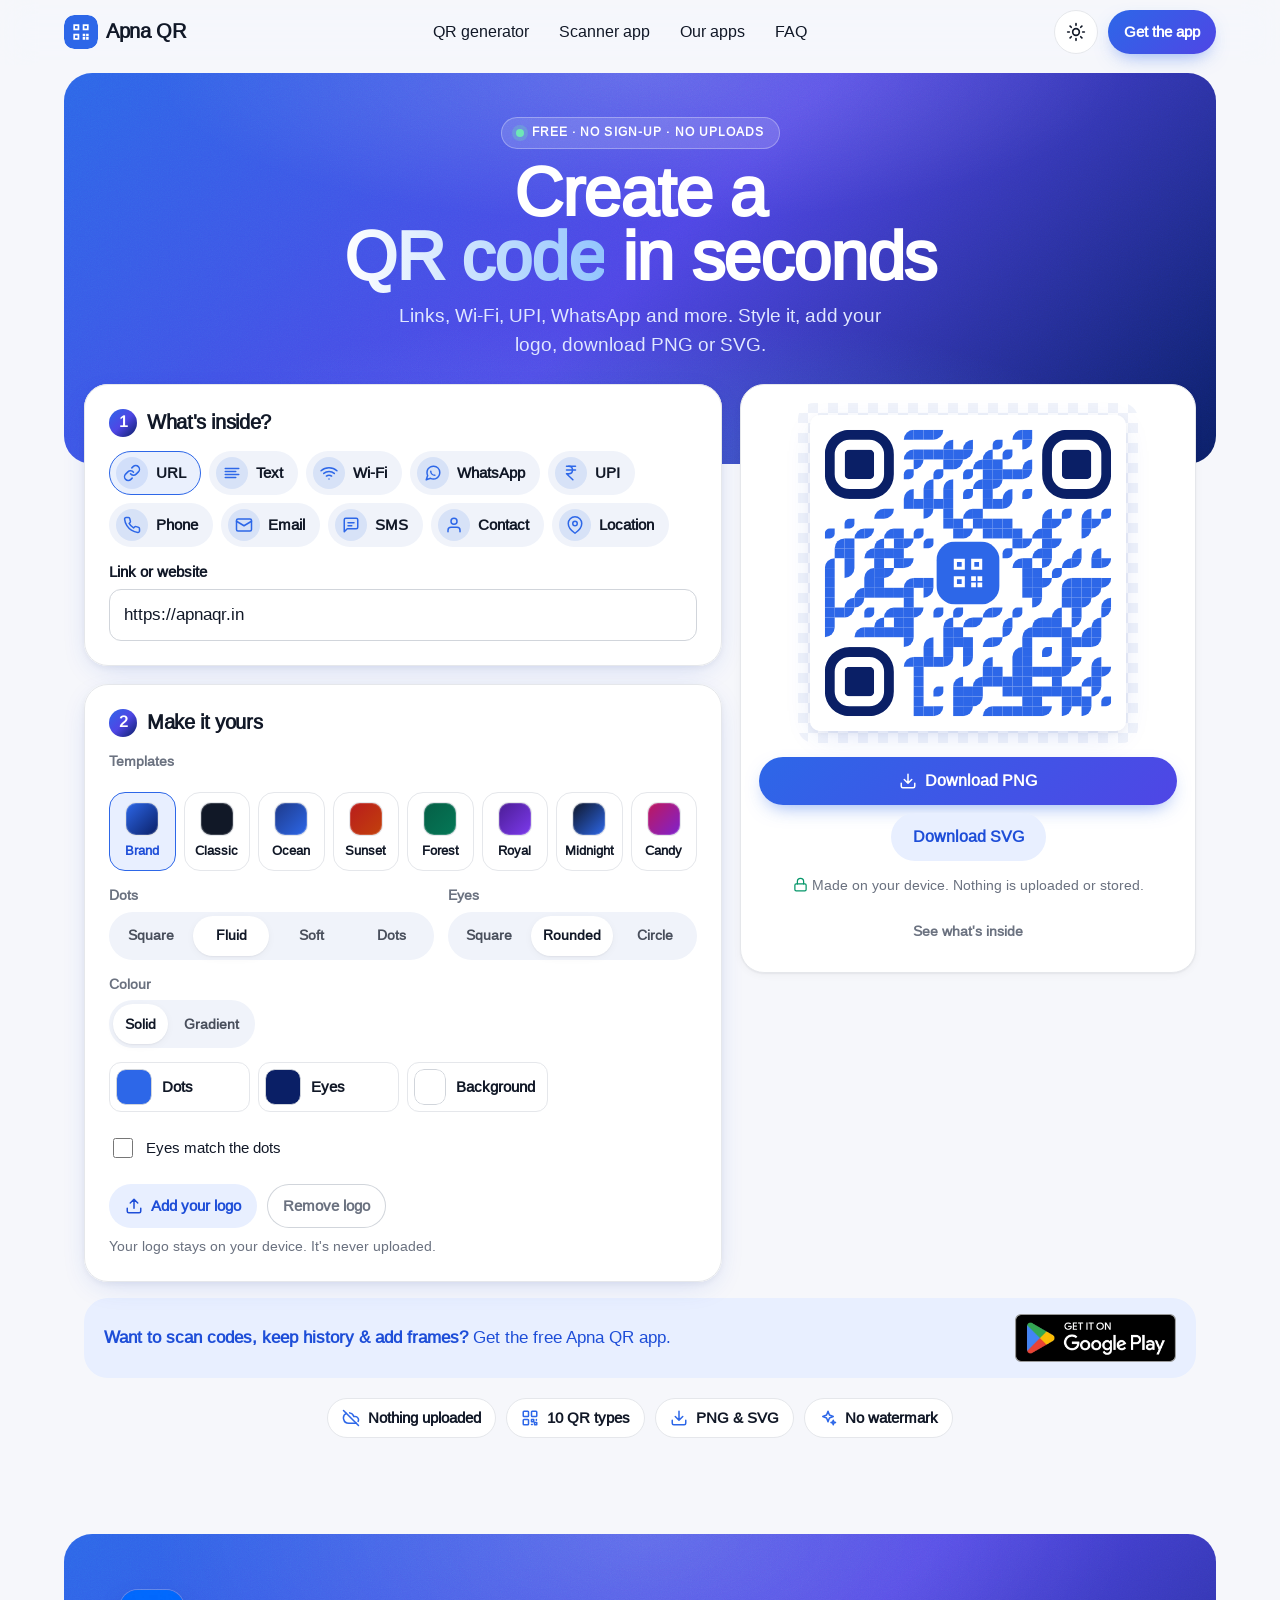
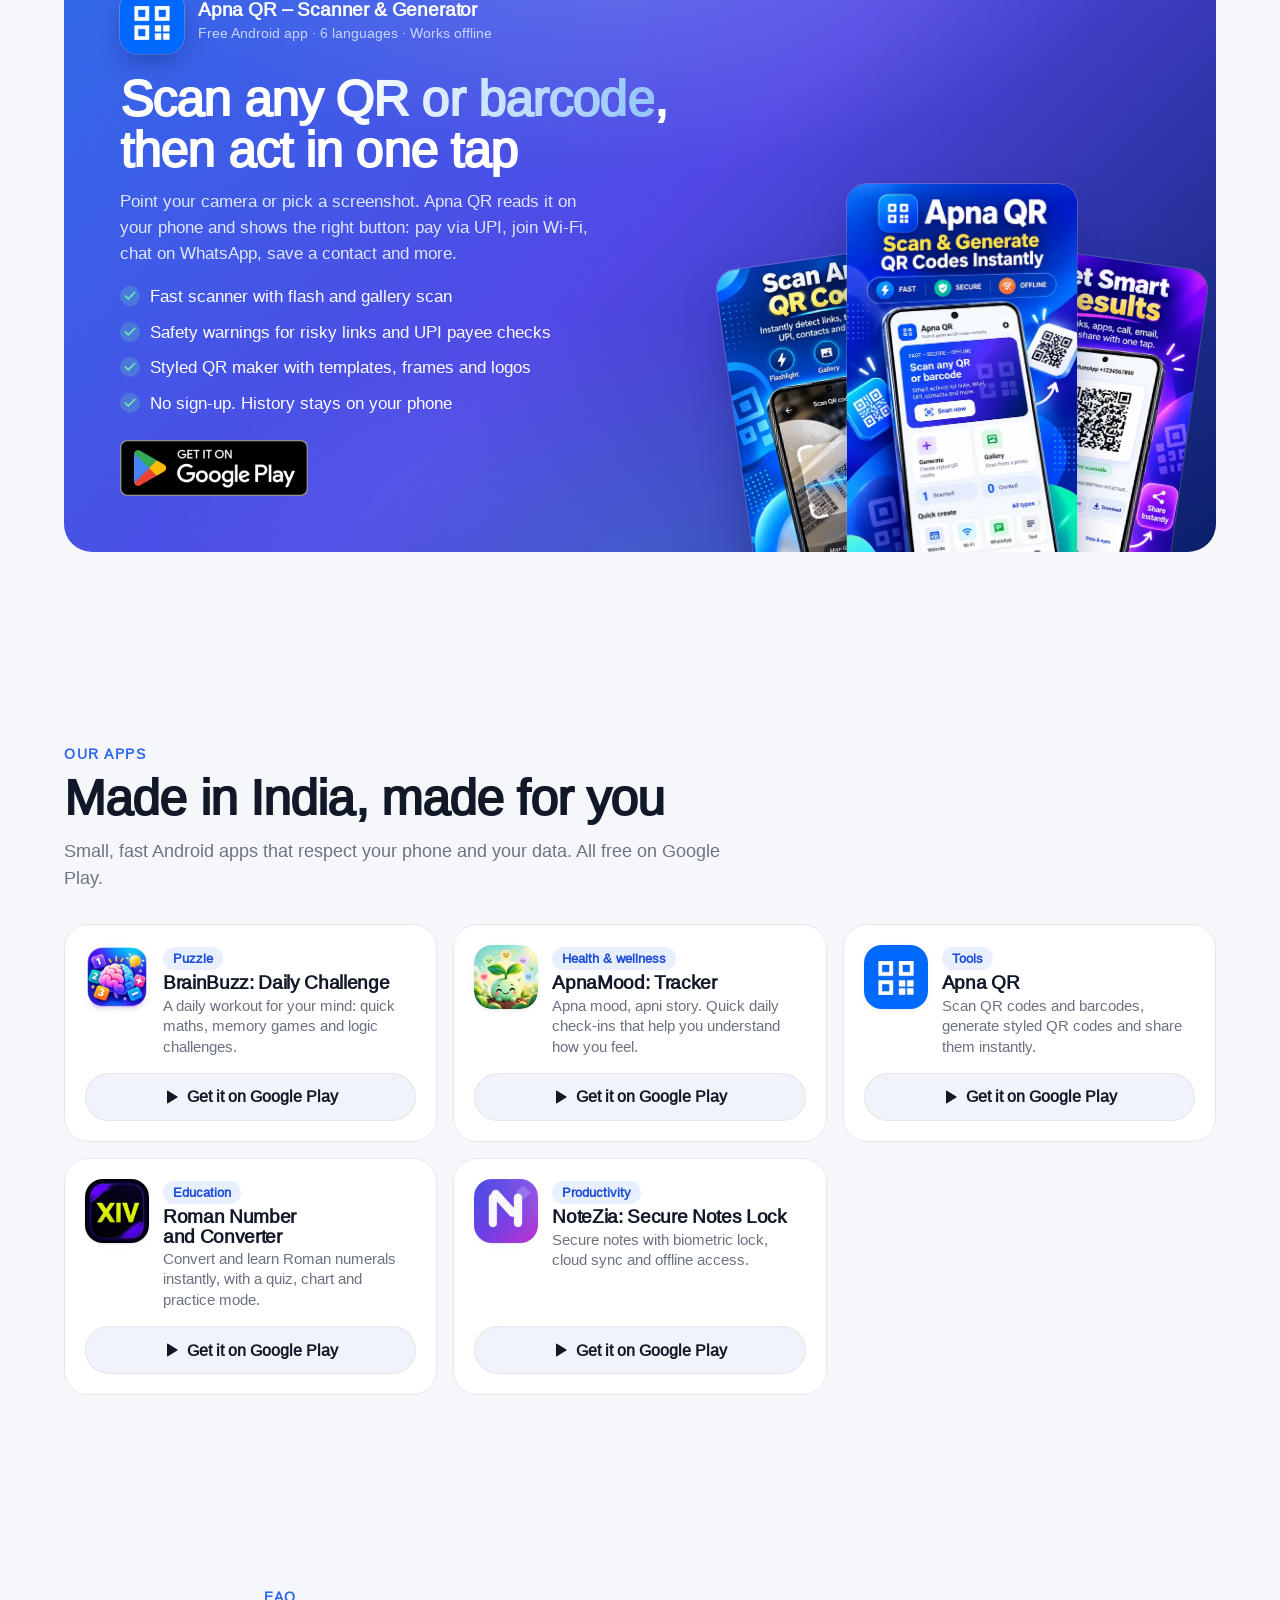
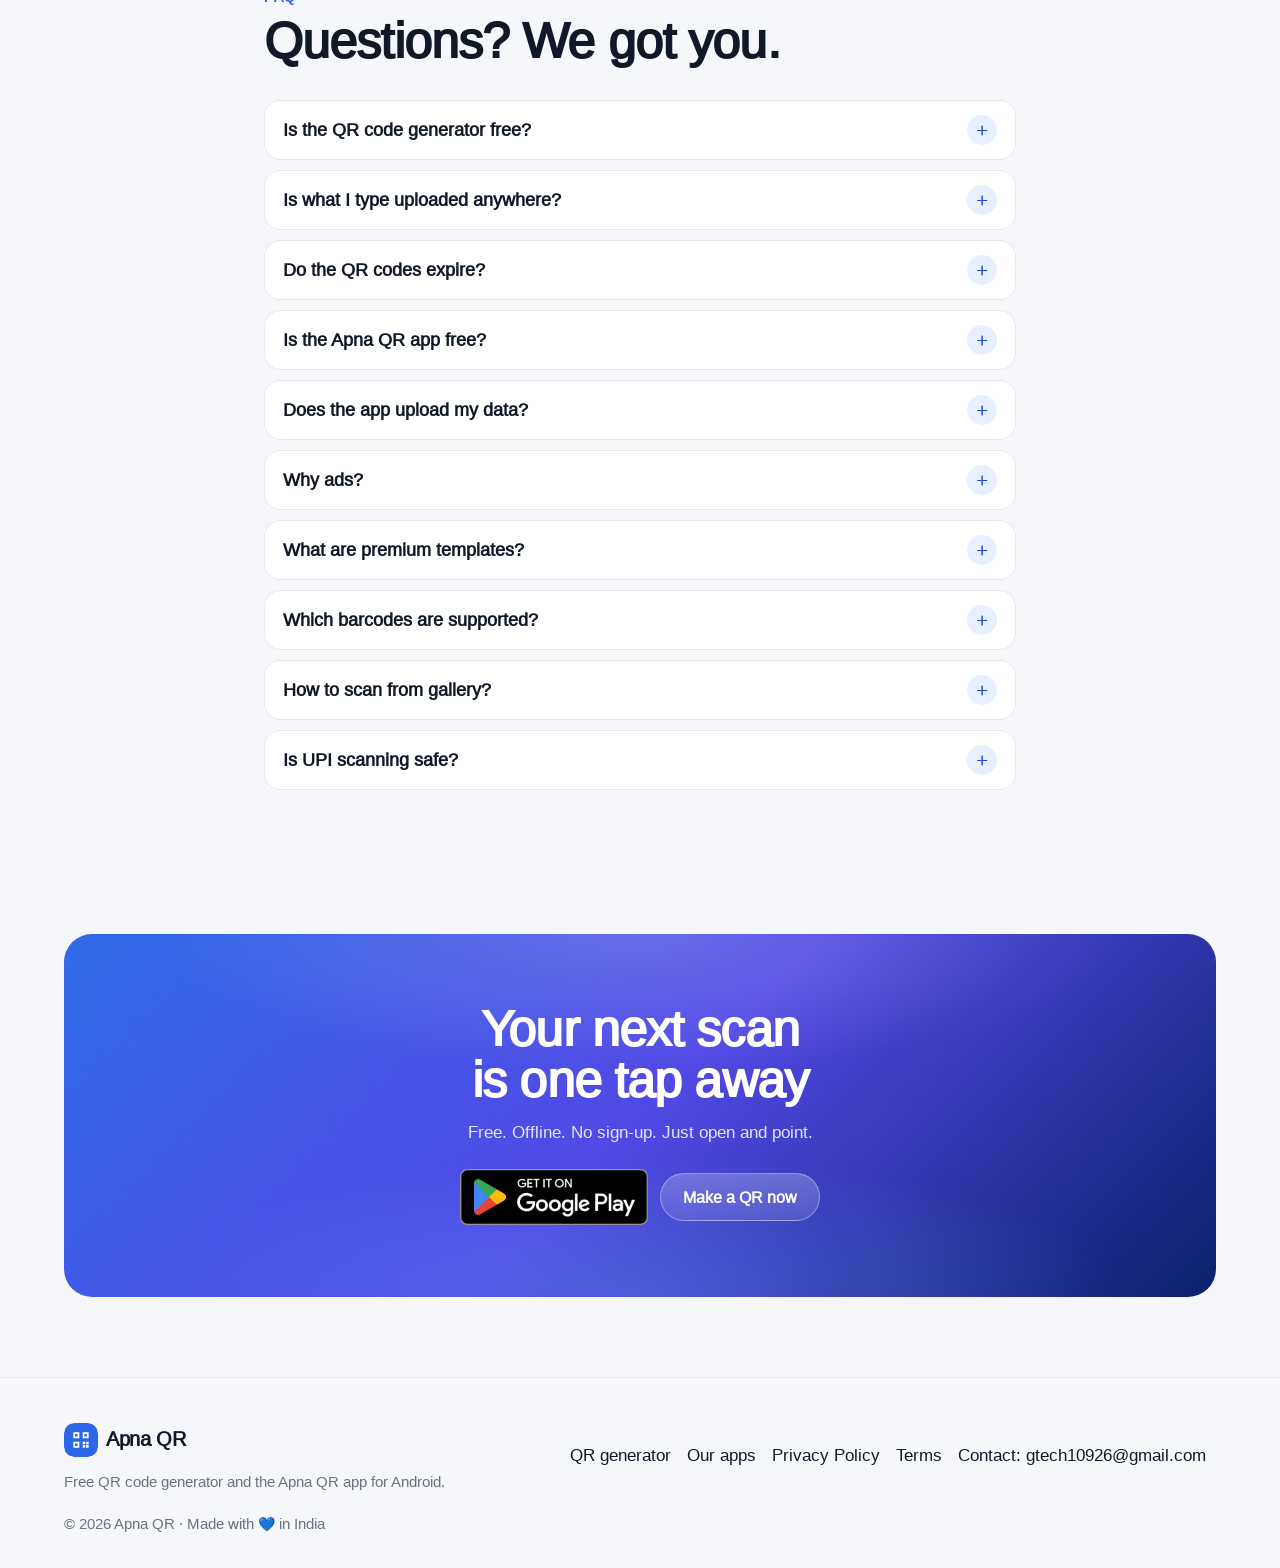
==== commit 6cae5fb7: "Configure AdSense units and add local demo mode ads.js now picks its mode from the hostname: real un" ====
--- a/index.html
+++ b/index.html
@@ -23,8 +23,7 @@
 <meta name="twitter:title" content="Apna QR – Free QR Code Generator">
 <meta name="twitter:description" content="Make styled QR codes for links, Wi-Fi, UPI, WhatsApp and more. PNG &amp; SVG downloads, nothing uploaded.">
 <meta name="twitter:image" content="https://apnaqr.in/assets/img/og-image.jpg">
-<!-- AdSense site verification: replace with your publisher ID (same as in /assets/js/ads.js) -->
-<meta name="google-adsense-account" content="ca-pub-XXXXXXXXXXXXXXXX">
+<meta name="google-adsense-account" content="ca-pub-2294761279203706">
 <link rel="icon" href="/favicon.ico" sizes="48x48">
 <link rel="apple-touch-icon" href="/assets/img/apple-touch-icon.png">
 <link rel="manifest" href="/manifest.webmanifest">
@@ -292,8 +291,8 @@
     </div>
   </section>
 
-  <!-- Ad: below the QR generator. Hidden until AdSense IDs are set in /assets/js/ads.js -->
-  <aside class="ad-slot" data-ad-slot-key="below-generator" aria-label="Advertisement" hidden>
+  <!-- Ad: horizontal unit below the QR generator. Shown by /assets/js/ads.js (real on apnaqr.in, demo on localhost) -->
+  <aside class="ad-slot ad-slot--horizontal" data-ad-slot-key="horizontal" aria-label="Advertisement" hidden>
     <div class="container">
       <div class="ad-slot__box">
         <p class="ad-slot__label">Advertisement</p>
@@ -395,12 +394,12 @@
     </div>
   </section>
 
-  <!-- Ad: between Our apps and FAQ. Hidden until AdSense IDs are set in /assets/js/ads.js -->
-  <aside class="ad-slot" data-ad-slot-key="between-sections" aria-label="Advertisement" hidden>
+  <!-- Ad: square unit between Our apps and FAQ. Shown by /assets/js/ads.js (real on apnaqr.in, demo on localhost) -->
+  <aside class="ad-slot ad-slot--square" data-ad-slot-key="square" aria-label="Advertisement" hidden>
     <div class="container">
       <div class="ad-slot__box">
         <p class="ad-slot__label">Advertisement</p>
-        <ins class="adsbygoogle ad-slot__unit" style="display:block" data-ad-format="horizontal" data-full-width-responsive="true"></ins>
+        <ins class="adsbygoogle ad-slot__unit" style="display:block" data-ad-format="rectangle" data-full-width-responsive="true"></ins>
       </div>
     </div>
   </aside>
--- a/assets/css/styles.css
+++ b/assets/css/styles.css
@@ -605,6 +605,28 @@
   border-radius: var(--r-md); border: 1px solid var(--outline-variant); background: var(--surface);
 }
 .ad-slot__label { margin-bottom: 6px; font-size: 11px; font-weight: 600; letter-spacing: .08em; text-transform: uppercase; color: var(--text-2); text-align: center; }
+/* Reserved heights match the units: horizontal 320×100 / 728×90, square 300×250 / 336×280. */
 .ad-slot__unit { width: 100%; min-height: 100px; overflow: hidden; }
-@media (min-width: 768px) { .ad-slot__unit { min-height: 90px; } }
+.ad-slot--square .ad-slot__box { max-width: 380px; }
+.ad-slot--square .ad-slot__unit { min-height: 250px; }
+@media (min-width: 768px) {
+  .ad-slot--horizontal .ad-slot__unit { min-height: 90px; }
+  .ad-slot--square .ad-slot__unit { min-height: 280px; }
+}
 .ad-slot:has(ins[data-ad-status="unfilled"]) { display: none; }
+
+/* Local demo placeholders (localhost only, see ads.js). Same footprint as the real units. */
+.ad-demo {
+  display: grid; place-content: center; justify-items: center; gap: 4px; margin-inline: auto;
+  width: min(100%, 320px); height: 100px; padding: 8px; text-align: center;
+  border: 1.5px dashed var(--outline); border-radius: 6px; color: var(--text-2); font-size: 12px; line-height: 1.3;
+  background: repeating-linear-gradient(-45deg, var(--surface-variant) 0 10px, var(--surface) 10px 20px);
+}
+.ad-demo strong { color: var(--text); font-size: 13px; }
+.ad-demo__size::before { content: attr(data-mobile) " px"; }
+.ad-demo--square { width: min(100%, 300px); height: 250px; }
+@media (min-width: 768px) {
+  .ad-demo--horizontal { width: min(100%, 728px); height: 90px; }
+  .ad-demo--square { width: min(100%, 336px); height: 280px; }
+  .ad-demo__size::before { content: attr(data-desktop) " px"; }
+}
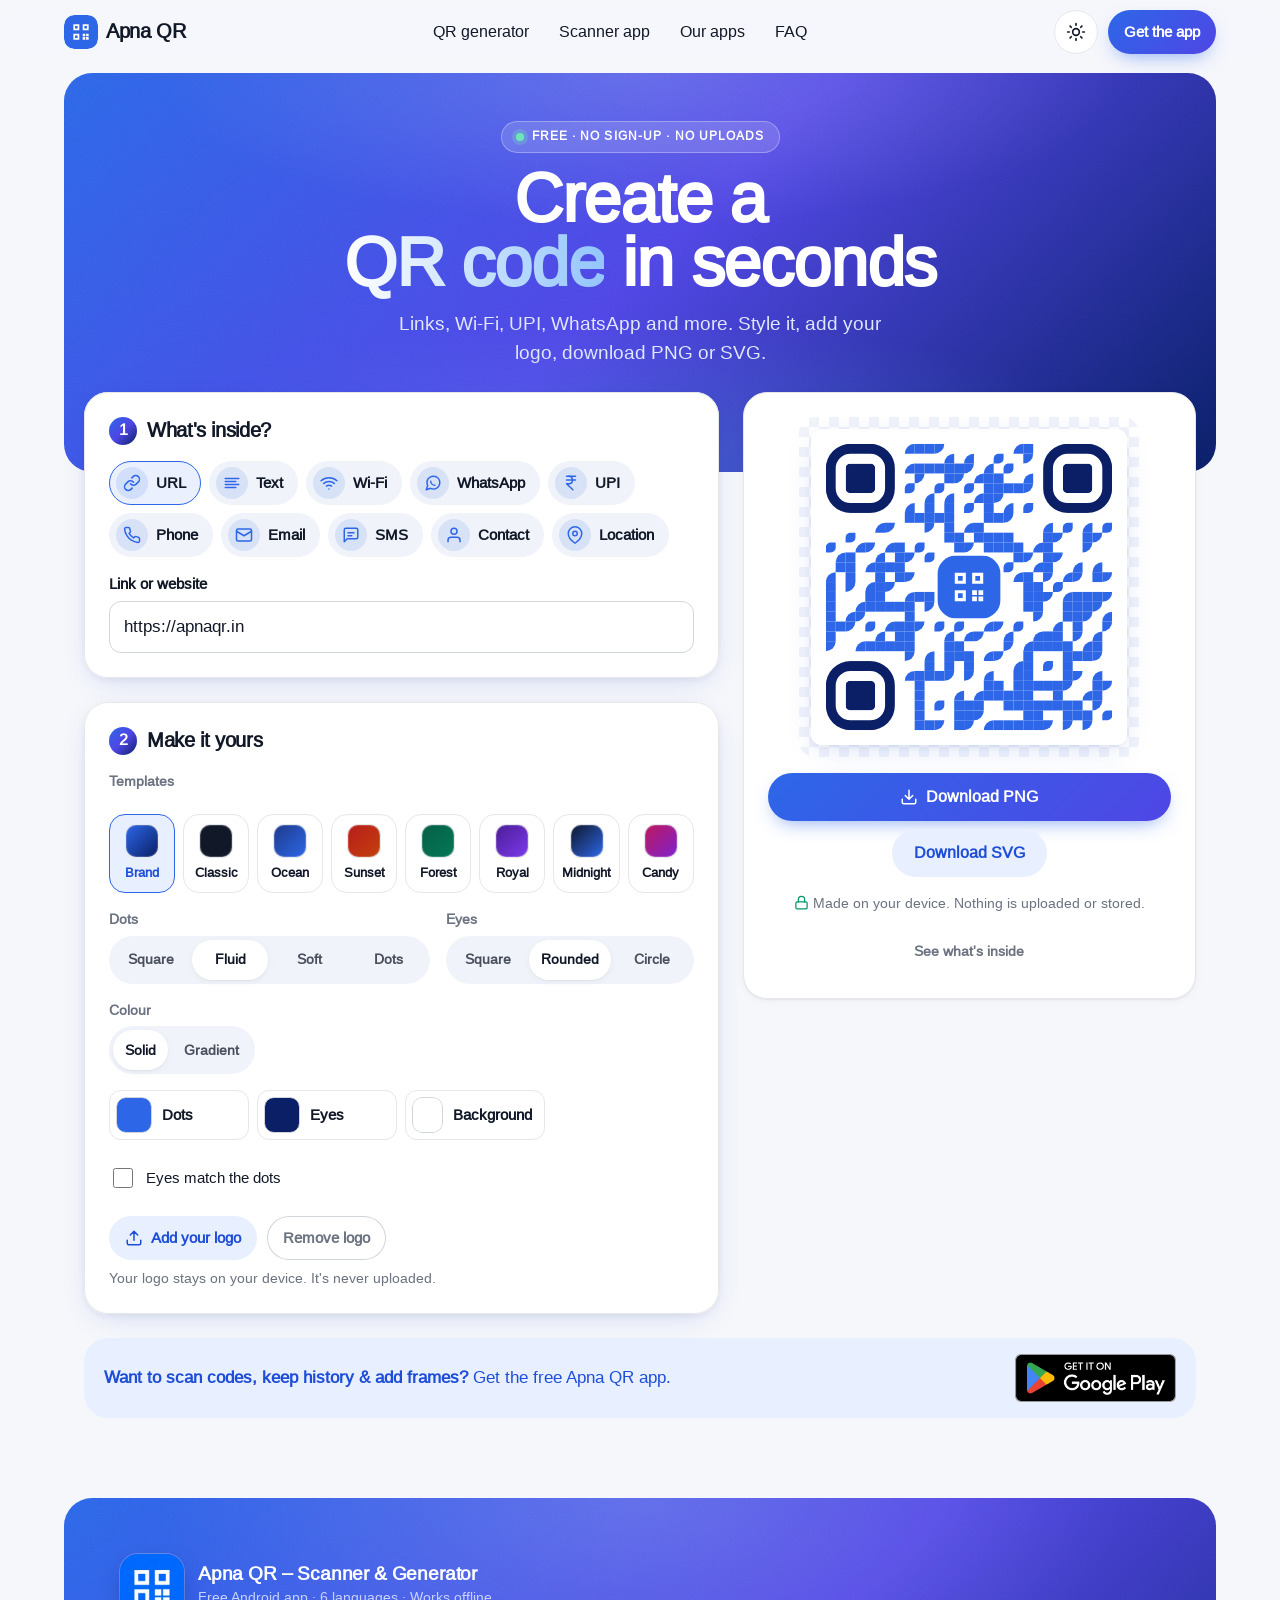
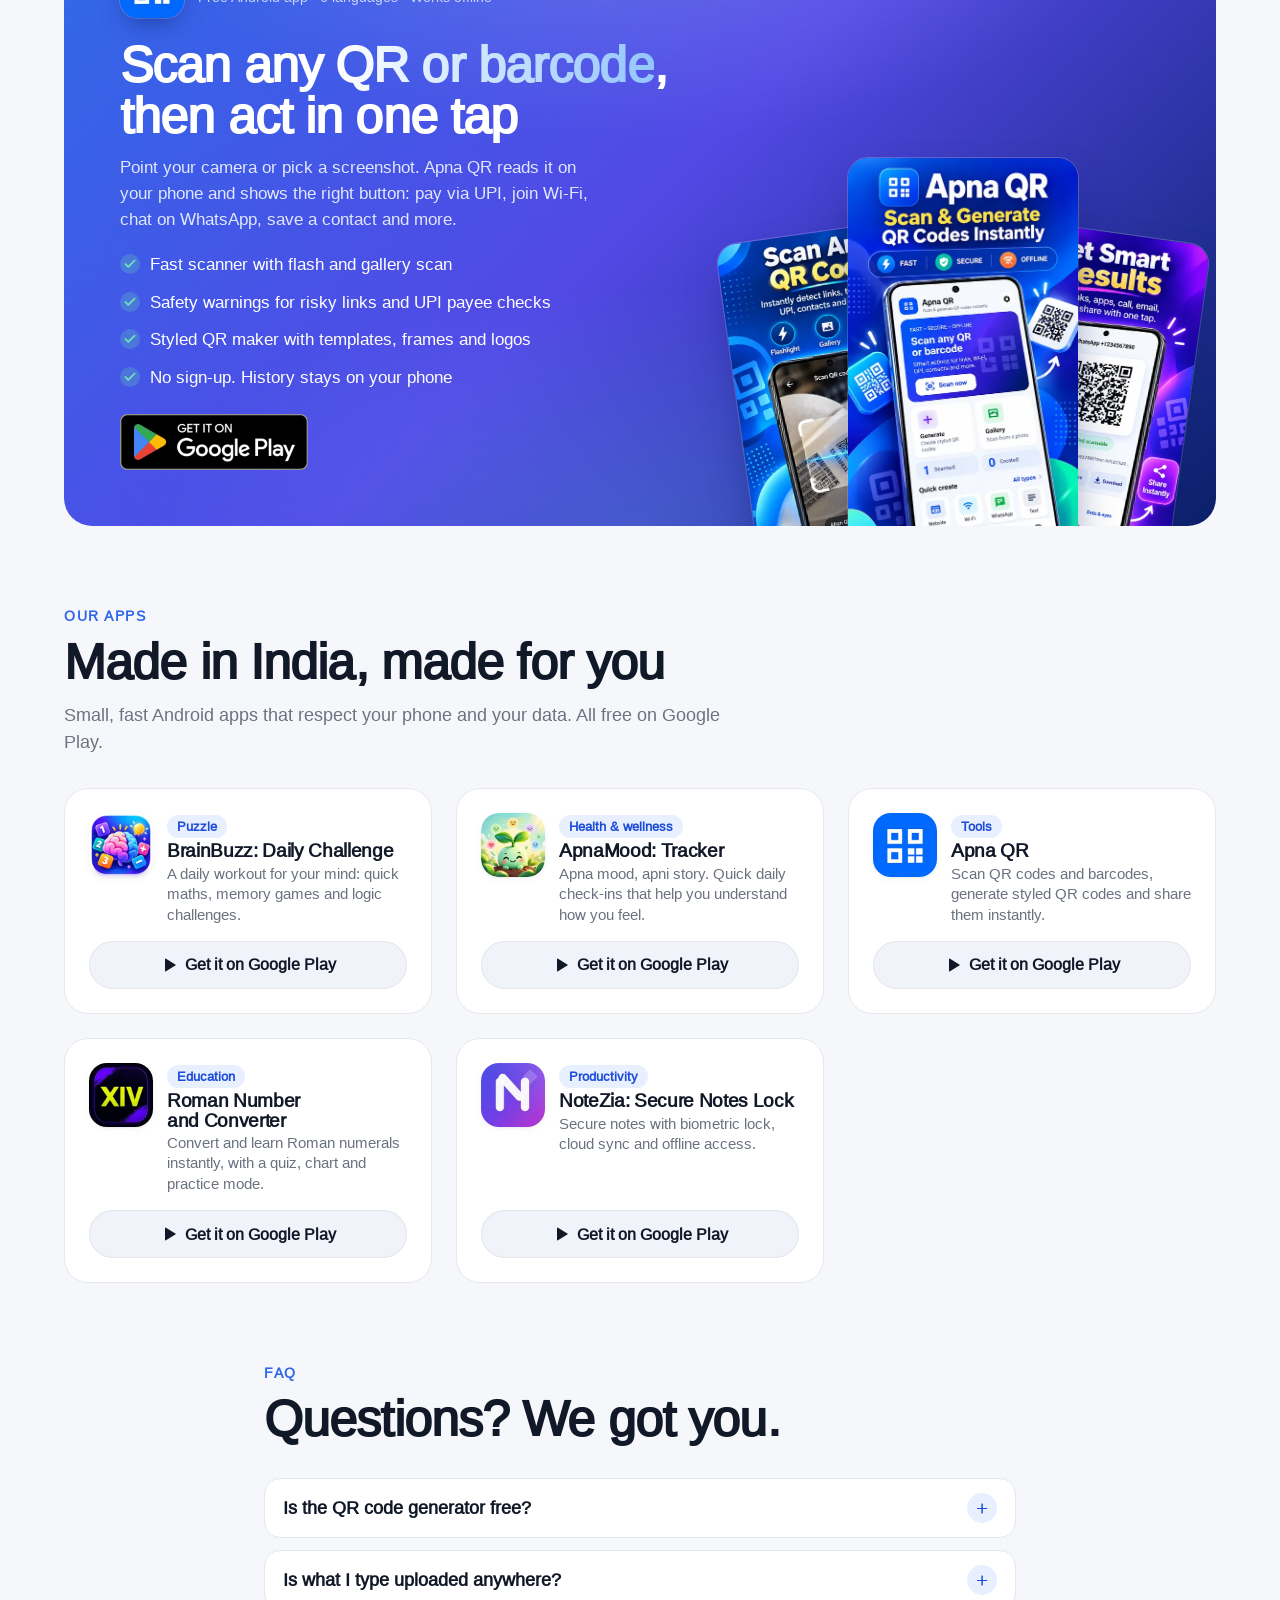
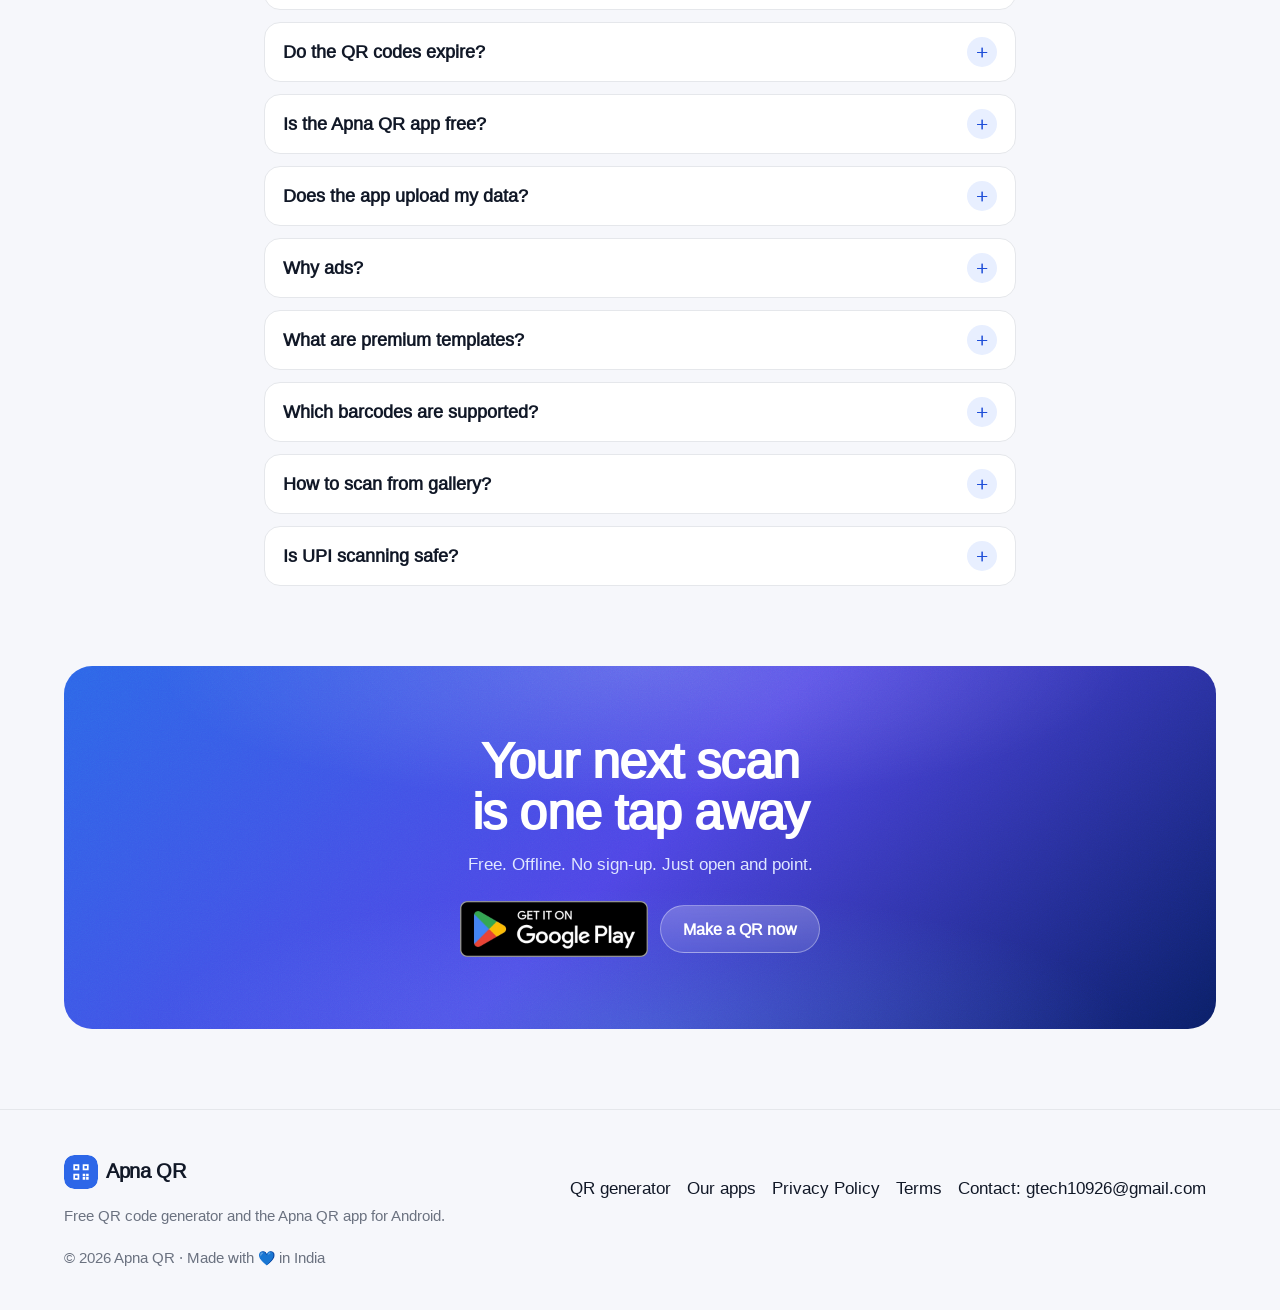
==== commit 316d4d28: "remove unused chips in websites" ====
--- a/index.html
+++ b/index.html
@@ -282,17 +282,11 @@
         <a class="play-badge play-badge--sm" href="https://play.google.com/store/apps/details?id=com.app.apnaqrscanner" rel="noopener"><img src="/assets/img/google-play-badge.webp" width="161" height="48" loading="lazy" alt="Get it on Google Play"></a>
       </div>
 <!-- GENERATOR:END -->
-      <ul class="trust__list">
-        <li><svg class="i" aria-hidden="true"><use href="/assets/img/icons.svg#i-cloud-off"/></svg>Nothing uploaded</li>
-        <li><svg class="i" aria-hidden="true"><use href="/assets/img/icons.svg#i-qr"/></svg>10 QR types</li>
-        <li><svg class="i" aria-hidden="true"><use href="/assets/img/icons.svg#i-download"/></svg>PNG &amp; SVG</li>
-        <li><svg class="i" aria-hidden="true"><use href="/assets/img/icons.svg#i-sparkles"/></svg>No watermark</li>
-      </ul>
     </div>
   </section>
 
-  <!-- Ad: horizontal unit below the QR generator. Shown by /assets/js/ads.js (real on apnaqr.in, demo on localhost) -->
-  <aside class="ad-slot ad-slot--horizontal" data-ad-slot-key="horizontal" aria-label="Advertisement" hidden>
+  <!-- Ad: horizontal ad 1, below the QR generator. Shown by /assets/js/ads.js (real on apnaqr.in, demo on localhost) -->
+  <aside class="ad-slot" data-ad-slot-key="horizontal-1" aria-label="Advertisement" hidden>
     <div class="container">
       <div class="ad-slot__box">
         <p class="ad-slot__label">Advertisement</p>
@@ -394,12 +388,12 @@
     </div>
   </section>
 
-  <!-- Ad: square unit between Our apps and FAQ. Shown by /assets/js/ads.js (real on apnaqr.in, demo on localhost) -->
-  <aside class="ad-slot ad-slot--square" data-ad-slot-key="square" aria-label="Advertisement" hidden>
+  <!-- Ad: horizontal ad 2, between Our apps and FAQ. Shown by /assets/js/ads.js (real on apnaqr.in, demo on localhost) -->
+  <aside class="ad-slot" data-ad-slot-key="horizontal-2" aria-label="Advertisement" hidden>
     <div class="container">
       <div class="ad-slot__box">
         <p class="ad-slot__label">Advertisement</p>
-        <ins class="adsbygoogle ad-slot__unit" style="display:block" data-ad-format="rectangle" data-full-width-responsive="true"></ins>
+        <ins class="adsbygoogle ad-slot__unit" style="display:block" data-ad-format="horizontal" data-full-width-responsive="true"></ins>
       </div>
     </div>
   </aside>
@@ -457,7 +451,7 @@
   </section>
 
   <!-- CTA band -->
-  <section class="section section--tight" aria-labelledby="cta-title">
+  <section class="section"aria-labelledby="cta-title">
     <div class="container">
       <div class="cta grain reveal">
         <h2 id="cta-title">Your next scan is one tap away</h2>
--- a/assets/css/styles.css
+++ b/assets/css/styles.css
@@ -72,7 +72,31 @@
   --ease: cubic-bezier(.2, .8, .2, 1);
   --nav-h: 64px;
 
+  /* Spacing scale (use these for every margin, padding and gap) */
+  --space-1: 4px;
+  --space-2: 8px;
+  --space-3: 12px;
+  --space-4: 16px;
+  --space-5: 20px;
+  --space-6: 24px;
+  --space-7: 32px;
+  --space-8: 40px;
+  --space-9: 48px;
+  --space-10: 64px;
+  --space-11: 80px;
+  /* Layout rhythm */
+  --page-top: var(--space-2);       /* nav → first block */
+  --section-gap: var(--space-9);    /* between top-level blocks in <main> (sections, ads) and before the footer */
+  --block-gap: var(--space-4);      /* between sibling cards and panels */
+  --card-pad: var(--space-5);
+
   color-scheme: light;
+}
+@media (min-width: 768px) {
+  :root { --section-gap: var(--space-10); --block-gap: var(--space-6); --card-pad: var(--space-6); }
+}
+@media (min-width: 1100px) {
+  :root { --section-gap: var(--space-11); }
 }
 
 @media (prefers-color-scheme: dark) {
@@ -292,7 +316,7 @@
   animation: shimmer 6s linear infinite;
 }
 @keyframes shimmer { to { background-position: 300% 0; } }
-.hero__ctas { display: flex; flex-wrap: wrap; align-items: center; gap: 12px; margin-top: 28px; }
+.hero__ctas { display: flex; flex-wrap: wrap; align-items: center; gap: var(--space-3); margin-top: var(--space-6); }
 
 /* Scanner viewfinder (404 page) */
 .viewfinder { position: relative; margin: auto 0; padding: 14px; }
@@ -318,20 +342,21 @@
 }
 .trust__list .i { width: 18px; height: 18px; color: var(--primary); }
 
-/* ---------- Sections ---------- */
-.section { padding: 64px 0; }
-.section--tight { padding: 32px 0; }
-@media (min-width: 768px) { .section { padding: 96px 0; } .section--tight { padding: 48px 0; } }
-.section__head { max-width: 680px; margin-bottom: 32px; }
-.kicker { margin-bottom: 10px; font-size: 13px; font-weight: 700; letter-spacing: .12em; text-transform: uppercase; color: var(--primary); }
-.section__sub { margin-top: 12px; color: var(--text-2); font-size: 1.0625rem; }
+/* ---------- Sections ----------
+   <main> owns the vertical rhythm: every top-level block (section, ad slot) is
+   separated by one --section-gap, so padding never stacks between neighbours. */
+main { padding-block: var(--page-top) var(--section-gap); }
+main > * + * { margin-top: var(--section-gap); }
+.section__head { max-width: 680px; margin-bottom: var(--space-7); }
+.kicker { margin-bottom: var(--space-3); font-size: 13px; font-weight: 700; letter-spacing: .12em; text-transform: uppercase; color: var(--primary); }
+.section__sub { margin-top: var(--space-3); color: var(--text-2); font-size: 1.0625rem; }
 
 /* ---------- Generator ---------- */
 /* Order on phones: content → preview → style, so the QR shows up right under the input. */
-.gen { display: grid; gap: 14px; align-items: start; grid-template-areas: "content" "preview" "style"; }
+.gen { display: grid; gap: var(--block-gap); align-items: start; grid-template-areas: "content" "preview" "style"; }
 .gen__content, .gen__style {
-  display: grid; gap: 14px; min-width: 0; margin: 0;
-  padding: 18px; border-radius: var(--r-lg); box-shadow: var(--shadow-md);
+  display: grid; gap: var(--space-4); min-width: 0; margin: 0;
+  padding: var(--card-pad); border-radius: var(--r-lg); box-shadow: var(--shadow-md);
 }
 .gen__content { grid-area: content; }
 .gen__style { grid-area: style; }
@@ -379,7 +404,7 @@
 .tpl[aria-pressed="true"] { border-color: var(--primary); background: var(--primary-container); color: var(--on-primary-container); }
 @media (min-width: 560px) { .templates { grid-template-columns: repeat(8, 1fr); } }
 
-.seg-row { display: grid; gap: 14px; }
+.seg-row { display: grid; gap: var(--space-4); }
 @media (min-width: 560px) { .seg-row { grid-template-columns: 1.3fr 1fr; } }
 .seg { display: flex; padding: 4px; gap: 4px; border-radius: var(--r-pill); background: var(--surface-variant); }
 .seg--fit { width: fit-content; }
@@ -403,7 +428,7 @@
 .file-btn:has(input:focus-visible) { outline: 3px solid var(--primary); outline-offset: 2px; }
 
 .gen__preview { position: sticky; top: calc(var(--nav-h) + 16px); }
-.preview { display: grid; gap: 14px; padding: 18px; border-radius: var(--r-lg); }
+.preview { display: grid; gap: var(--space-4); padding: var(--card-pad); border-radius: var(--r-lg); }
 .preview__qr {
   display: grid; place-items: center; aspect-ratio: 1; width: 100%; max-width: 340px; margin-inline: auto;
   padding: 12px; border-radius: var(--r-md);
@@ -425,28 +450,26 @@
 
 
 @media (min-width: 900px) {
-  .gen { grid-template-columns: minmax(0, 1.4fr) minmax(0, 1fr); grid-template-areas: "content preview" "style preview"; gap: 18px; }
-  .gen__content, .gen__style { padding: 24px; }
+  .gen { grid-template-columns: minmax(0, 1.4fr) minmax(0, 1fr); grid-template-areas: "content preview" "style preview"; }
 }
 @media (max-width: 899px) { .gen__preview { position: static; } }
 
 /* ---------- Generator hero ---------- */
-.gen-hero { padding-top: 8px; }
 .gen-hero__band {
   overflow: hidden; text-align: center;
-  padding: 22px 18px 80px; border-radius: var(--r-hero);
+  padding: var(--space-6) var(--space-5) var(--space-11); border-radius: var(--r-hero);
   color: #FFFFFF; background: var(--hero-glow), var(--hero-gradient);
 }
-.gen-hero__band h1 { margin: 14px auto 0; max-width: 18ch; font-size: clamp(1.875rem, 1.2rem + 3.6vw, 3.75rem); line-height: 1.08; }
-.gen-hero__sub { margin: 10px auto 0; max-width: 46ch; color: #E0E7FF; font-size: clamp(.975rem, .9rem + .4vw, 1.125rem); }
+.gen-hero__band h1 { margin: var(--space-4) auto 0; max-width: 18ch; font-size: clamp(1.875rem, 1.2rem + 3.6vw, 3.75rem); line-height: 1.08; }
+.gen-hero__sub { margin: var(--space-3) auto 0; max-width: 46ch; color: #E0E7FF; font-size: clamp(.975rem, .9rem + .4vw, 1.125rem); }
 .gen-hero .eyebrow { font-size: 11px; letter-spacing: .1em; }
 .gen-hero .gen { position: relative; margin-top: -64px; padding-inline: 6px; }
 .gen-hero .nudge { margin-inline: 6px; }
-.gen-hero .trust__list { margin-top: 20px; }
+.gen-hero .trust__list { margin-top: var(--block-gap); }
 .gen-hero__band:hover .hero__cursor { opacity: 1; }
 .gen-hero__band.is-pointer .hero__cursor { opacity: 1; }
 @media (min-width: 768px) {
-  .gen-hero__band { padding: 44px 32px 104px; }
+  .gen-hero__band { padding: var(--space-9) var(--space-7) 104px; }
   .gen-hero .gen { margin-top: -80px; padding-inline: 20px; }
   .gen-hero .nudge { margin-inline: 20px; }
 }
@@ -454,20 +477,19 @@
 
 /* ---------- Scanner app promo ---------- */
 .app-promo {
-  display: grid; gap: 28px; overflow: hidden;
-  padding: 28px 20px 0; border-radius: var(--r-hero);
+  display: grid; gap: var(--space-7); overflow: hidden;
+  padding: var(--space-7) var(--space-5) 0; border-radius: var(--r-hero);
   color: #FFFFFF; background: var(--hero-glow), var(--hero-gradient);
 }
 .app-promo__id { display: flex; align-items: center; gap: 14px; }
 .app-promo__id img { width: 64px; height: 64px; border-radius: 18px; box-shadow: 0 10px 24px -8px rgb(10 31 102 / 0.6), 0 0 0 1px rgb(255 255 255 / 0.25); }
 .app-promo__name { font: 700 1.0625rem/1.25 var(--font-head); letter-spacing: -0.01em; }
 .app-promo__meta { font-size: 13px; color: #C7D2FE; margin-top: 2px; }
-.app-promo h2 { margin-top: 22px; font-size: clamp(1.75rem, 1.2rem + 2.4vw, 2.75rem); }
-.app-promo__sub { margin-top: 12px; color: #E0E7FF; max-width: 52ch; }
-.app-promo__points { display: grid; gap: 10px; margin-top: 18px; }
+.app-promo h2 { margin-top: var(--space-6); font-size: clamp(1.75rem, 1.2rem + 2.4vw, 2.75rem); }
+.app-promo__sub { margin-top: var(--space-3); color: #E0E7FF; max-width: 52ch; }
+.app-promo__points { display: grid; gap: var(--space-3); margin-top: var(--space-5); }
 .app-promo__points li { display: flex; gap: 10px; align-items: flex-start; font-weight: 500; }
 .app-promo__points .i { width: 20px; height: 20px; flex: none; margin-top: 2px; padding: 3px; border-radius: 50%; background: rgb(110 231 183 / 0.22); color: #6EE7B7; stroke-width: 3; }
-.app-promo .hero__ctas { margin-top: 24px; }
 .app-promo__shots { position: relative; display: flex; justify-content: center; align-items: flex-end; height: 300px; }
 .app-promo__shots img {
   position: absolute; bottom: -40px; width: 150px; height: auto; border-radius: 20px;
@@ -486,16 +508,16 @@
 
 
 .nudge {
-  display: flex; flex-wrap: wrap; align-items: center; justify-content: space-between; gap: 14px;
-  margin-top: 16px; padding: 16px 20px; border-radius: var(--r-lg);
+  display: flex; flex-wrap: wrap; align-items: center; justify-content: space-between; gap: var(--space-4);
+  margin-top: var(--block-gap); padding: var(--space-4) var(--space-5); border-radius: var(--r-lg);
   background: var(--primary-container); color: var(--on-primary-container);
 }
 
 /* ---------- Apps ---------- */
-.apps { display: grid; gap: 14px; }
+.apps { display: grid; gap: var(--block-gap); }
 .app-card {
   position: relative; display: grid; grid-template-columns: 64px 1fr; grid-template-rows: auto 1fr; align-items: start; gap: 16px 14px; overflow: hidden;
-  padding: 18px; border-radius: var(--r-lg);
+  padding: var(--card-pad); border-radius: var(--r-lg);
   background: var(--surface); border: 1px solid var(--outline-variant);
   transition: transform .3s var(--ease), box-shadow .3s var(--ease), border-color .3s;
 }
@@ -515,14 +537,11 @@
 .btn--app { width: 100%; background: var(--surface-variant); color: var(--text); box-shadow: inset 0 0 0 1px var(--outline-variant); }
 .btn--app .i { fill: currentColor; stroke: none; width: 16px; height: 16px; }
 .app-card:hover .btn--app { background: var(--text); color: var(--bg); box-shadow: none; }
-@media (min-width: 768px) {
-  .apps { grid-template-columns: repeat(2, 1fr); gap: 16px; }
-  .app-card { padding: 20px; }
-}
+@media (min-width: 768px) { .apps { grid-template-columns: repeat(2, 1fr); } }
 @media (min-width: 1100px) { .apps { grid-template-columns: repeat(3, 1fr); } }
 
 /* ---------- FAQ ---------- */
-.faq { display: grid; gap: 10px; }
+.faq { display: grid; gap: var(--space-3); }
 .faq details { border-radius: var(--r-md); background: var(--surface); border: 1px solid var(--outline-variant); transition: border-color .2s; }
 .faq details[open] { border-color: color-mix(in srgb, var(--primary) 45%, var(--outline-variant)); }
 .faq summary {
@@ -537,41 +556,42 @@
 
 /* ---------- CTA ---------- */
 .cta {
-  display: grid; justify-items: center; gap: 12px; text-align: center; overflow: hidden;
-  padding: 48px 20px; border-radius: var(--r-hero);
+  display: grid; justify-items: center; gap: var(--space-3); text-align: center; overflow: hidden;
+  padding: var(--space-9) var(--space-5); border-radius: var(--r-hero);
   color: #FFFFFF; background: var(--hero-glow), var(--hero-gradient);
 }
 .cta h2 { max-width: 16ch; }
 .cta p { color: #E0E7FF; }
-.cta .hero__ctas { justify-content: center; margin-top: 12px; }
+.cta .hero__ctas { justify-content: center; margin-top: var(--space-3); }
 @media (min-width: 768px) { .cta { padding: 72px 40px; } }
 
 /* ---------- Footer ---------- */
-.footer { padding: 40px 0 32px; border-top: 1px solid var(--outline-variant); margin-top: 32px; }
-.footer__inner { display: grid; gap: 20px; }
-.footer__brand p { color: var(--text-2); font-size: 14px; margin-top: 6px; }
+.footer { padding: var(--space-8) 0; border-top: 1px solid var(--outline-variant); }
+.footer__inner { display: grid; gap: var(--space-5); }
+.footer__brand p { color: var(--text-2); font-size: 14px; margin-top: var(--space-2); }
 .footer__links { display: flex; flex-wrap: wrap; gap: 4px 6px; }
 .footer__links a { display: inline-flex; align-items: center; min-height: 44px; padding: 0 10px; margin-left: -10px; color: var(--text); text-decoration: none; font-weight: 500; }
 .footer__links a:hover { color: var(--primary); text-decoration: underline; }
 .footer__legal { color: var(--text-2); font-size: 14px; }
-@media (min-width: 768px) { .footer__inner { grid-template-columns: 1fr auto; align-items: center; } .footer__legal { grid-column: 1 / -1; } }
+@media (min-width: 768px) { .footer__inner { grid-template-columns: minmax(240px, 1fr) minmax(0, auto); align-items: center; column-gap: var(--space-7); } .footer__links { justify-content: flex-end; } .footer__legal { grid-column: 1 / -1; } }
 
 /* ---------- Legal / simple pages ---------- */
-.page-head { padding: 40px 0 8px; }
+.page-head { padding-top: var(--space-7); }
 .page-head h1 { font-size: clamp(2rem, 1.5rem + 2.5vw, 3rem); }
-.page-head p { margin-top: 10px; color: var(--text-2); }
-.prose { padding: 24px 0 64px; }
-.prose h2 { font-size: 1.375rem; margin: 36px 0 10px; }
+.page-head p { margin-top: var(--space-3); color: var(--text-2); }
+.prose { padding-top: var(--space-7); }
+.prose > :first-child { margin-top: 0; }
+.prose h2 { font-size: 1.375rem; margin: var(--space-8) 0 var(--space-3); }
 .prose p, .prose li { color: var(--text); }
-.prose p + p { margin-top: 12px; }
-.prose ul { list-style: disc; padding-left: 22px; margin-top: 10px; display: grid; gap: 6px; }
+.prose p + p { margin-top: var(--space-3); }
+.prose ul { list-style: disc; padding-left: 22px; margin-top: var(--space-3); display: grid; gap: var(--space-2); }
 .prose a { font-weight: 500; }
-.prose .callout { margin-top: 20px; padding: 16px 18px; border-radius: var(--r-md); background: var(--primary-container); color: var(--on-primary-container); }
-
-.notfound { display: grid; justify-items: center; gap: 16px; text-align: center; padding: 56px 24px; margin: 24px 0 48px; border-radius: var(--r-hero); color: #FFFFFF; background: var(--hero-glow), var(--hero-gradient); overflow: hidden; }
+.prose .callout { margin-top: var(--space-5); padding: var(--space-4) var(--space-5); border-radius: var(--r-md); background: var(--primary-container); color: var(--on-primary-container); }
+
+.notfound { display: grid; justify-items: center; gap: var(--space-4); text-align: center; padding: var(--space-10) var(--space-6); border-radius: var(--r-hero); color: #FFFFFF; background: var(--hero-glow), var(--hero-gradient); overflow: hidden; }
 .notfound h1 { font-size: clamp(4rem, 3rem + 6vw, 7rem); line-height: 1; }
 .notfound p { max-width: 36ch; color: #E0E7FF; font-size: 1.125rem; }
-.notfound .viewfinder { width: 180px; margin: 8px 0; }
+.notfound .viewfinder { width: 180px; margin: var(--space-2) 0; }
 .notfound__glitch { display: grid; place-items: center; aspect-ratio: 1; border-radius: 12px; background: rgb(255 255 255 / 0.1); font: 800 3rem/1 var(--font-head); }
 
 /* ---------- Reveal, confetti ---------- */
@@ -599,20 +619,14 @@
 /* ---------- Ad slots (Google AdSense) ----------
    Neutral box with an "Advertisement" label so ads never look like generator controls.
    Space is reserved to limit layout shift; unfilled units collapse. */
-.ad-slot { margin: 40px 0 8px; }
 .ad-slot__box {
   max-width: 970px; margin-inline: auto; padding: 10px 12px 12px;
   border-radius: var(--r-md); border: 1px solid var(--outline-variant); background: var(--surface);
 }
 .ad-slot__label { margin-bottom: 6px; font-size: 11px; font-weight: 600; letter-spacing: .08em; text-transform: uppercase; color: var(--text-2); text-align: center; }
-/* Reserved heights match the units: horizontal 320×100 / 728×90, square 300×250 / 336×280. */
+/* Reserved heights match the horizontal units: 320×100 on phones, 728×90 from 768px. */
 .ad-slot__unit { width: 100%; min-height: 100px; overflow: hidden; }
-.ad-slot--square .ad-slot__box { max-width: 380px; }
-.ad-slot--square .ad-slot__unit { min-height: 250px; }
-@media (min-width: 768px) {
-  .ad-slot--horizontal .ad-slot__unit { min-height: 90px; }
-  .ad-slot--square .ad-slot__unit { min-height: 280px; }
-}
+@media (min-width: 768px) { .ad-slot__unit { min-height: 90px; } }
 .ad-slot:has(ins[data-ad-status="unfilled"]) { display: none; }
 
 /* Local demo placeholders (localhost only, see ads.js). Same footprint as the real units. */
@@ -624,9 +638,7 @@
 }
 .ad-demo strong { color: var(--text); font-size: 13px; }
 .ad-demo__size::before { content: attr(data-mobile) " px"; }
-.ad-demo--square { width: min(100%, 300px); height: 250px; }
 @media (min-width: 768px) {
-  .ad-demo--horizontal { width: min(100%, 728px); height: 90px; }
-  .ad-demo--square { width: min(100%, 336px); height: 280px; }
+  .ad-demo { width: min(100%, 728px); height: 90px; }
   .ad-demo__size::before { content: attr(data-desktop) " px"; }
 }
